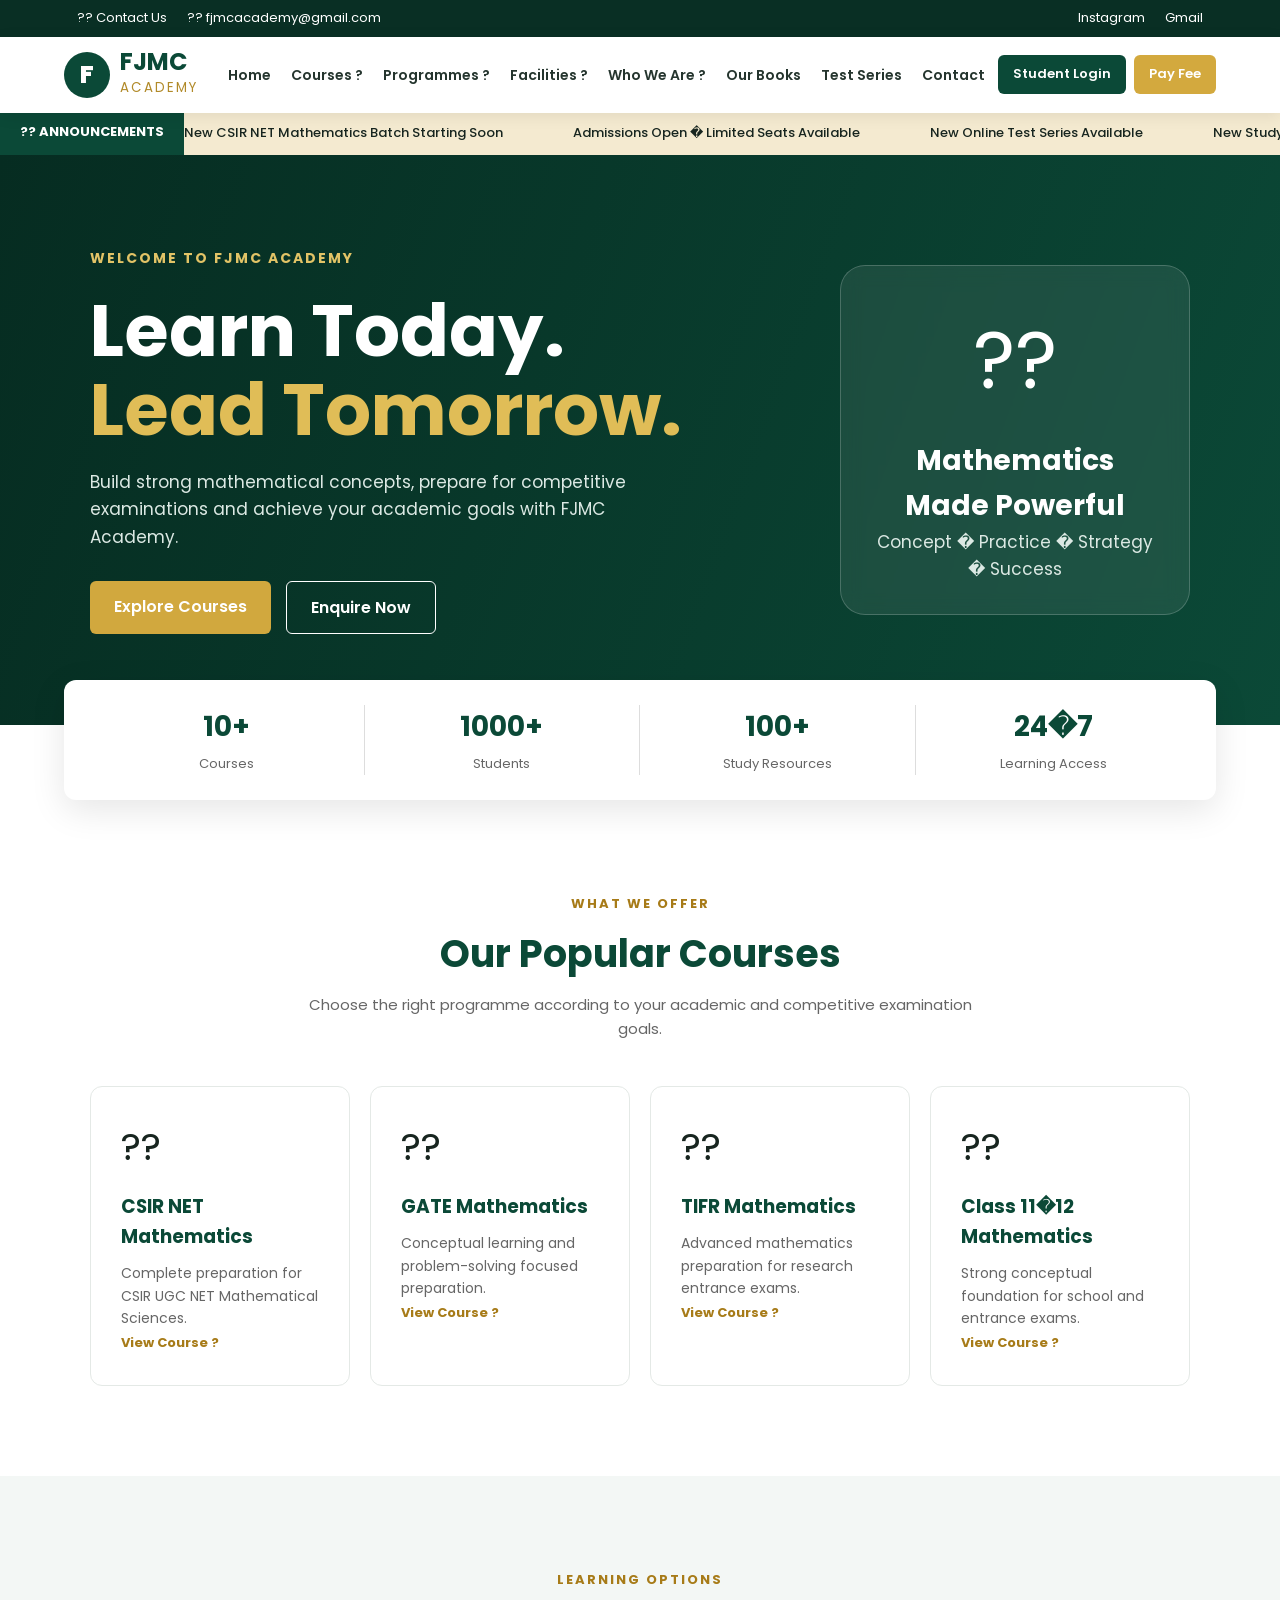
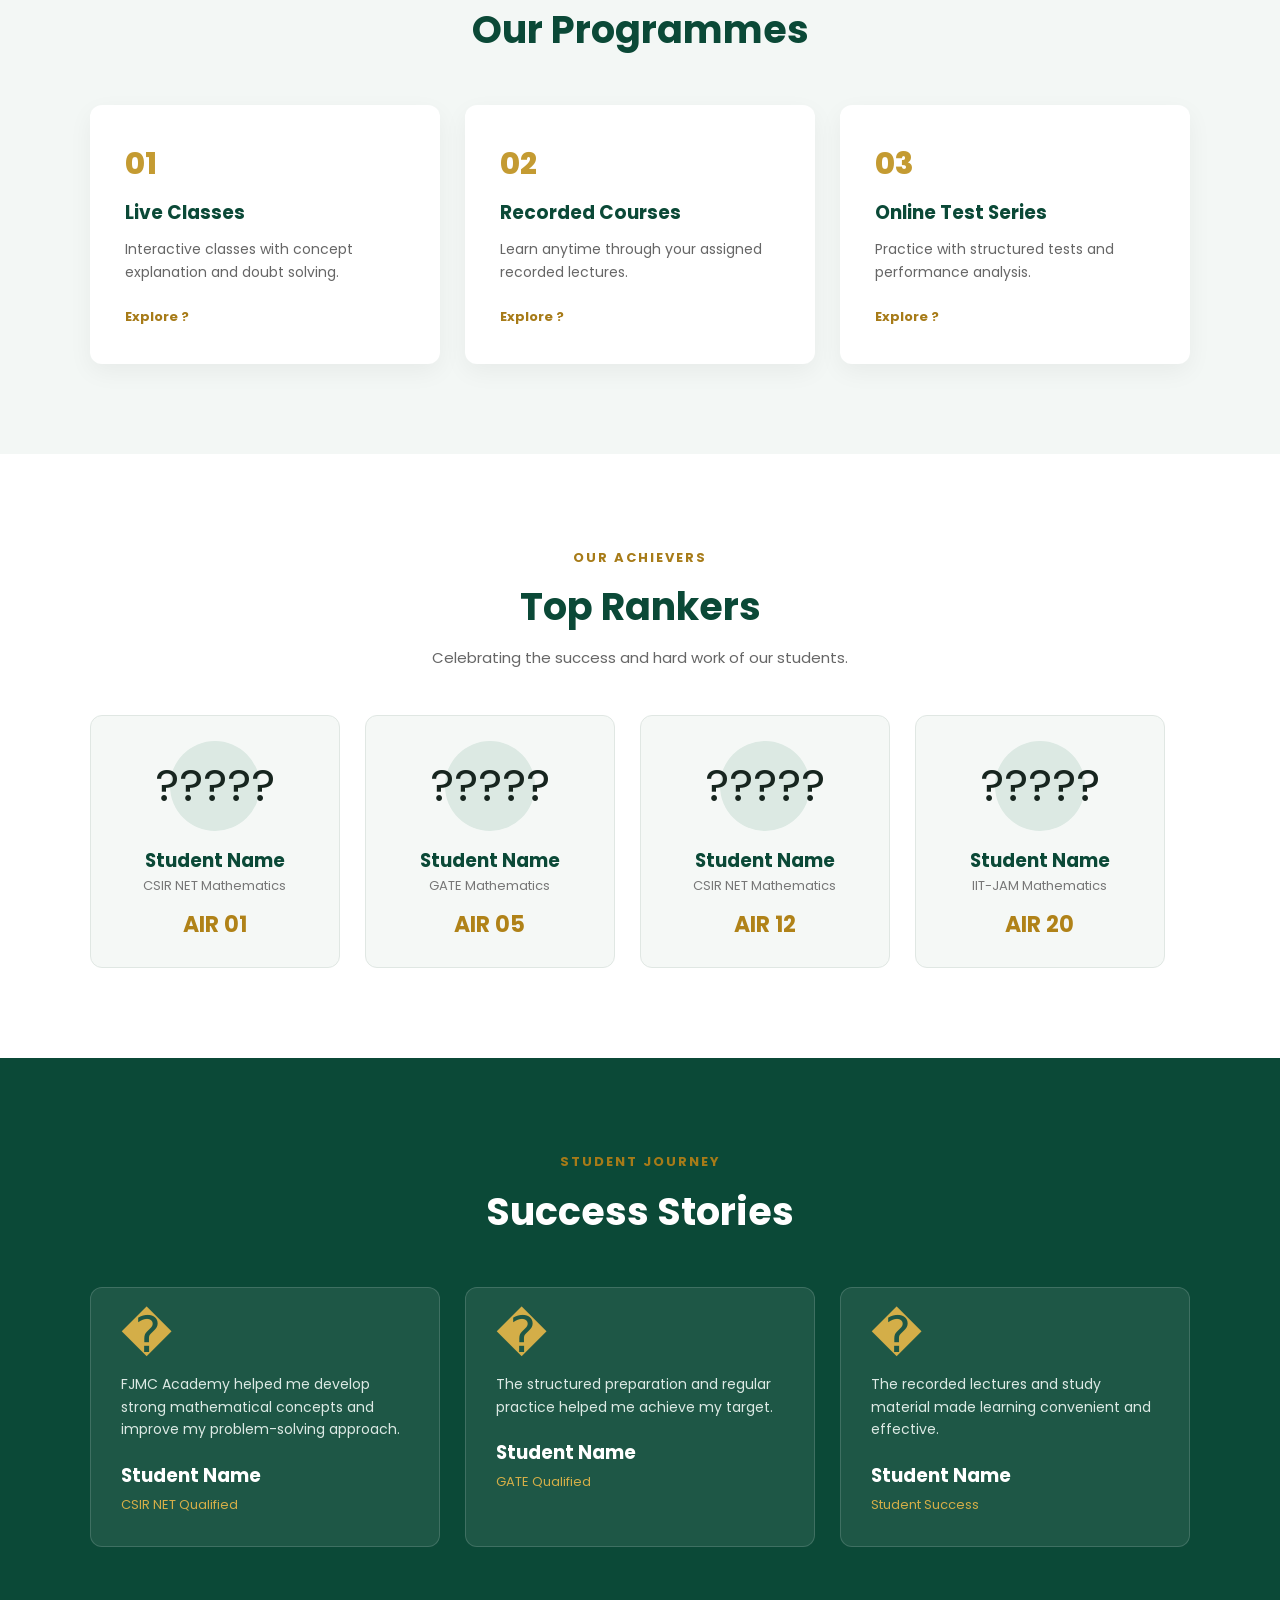
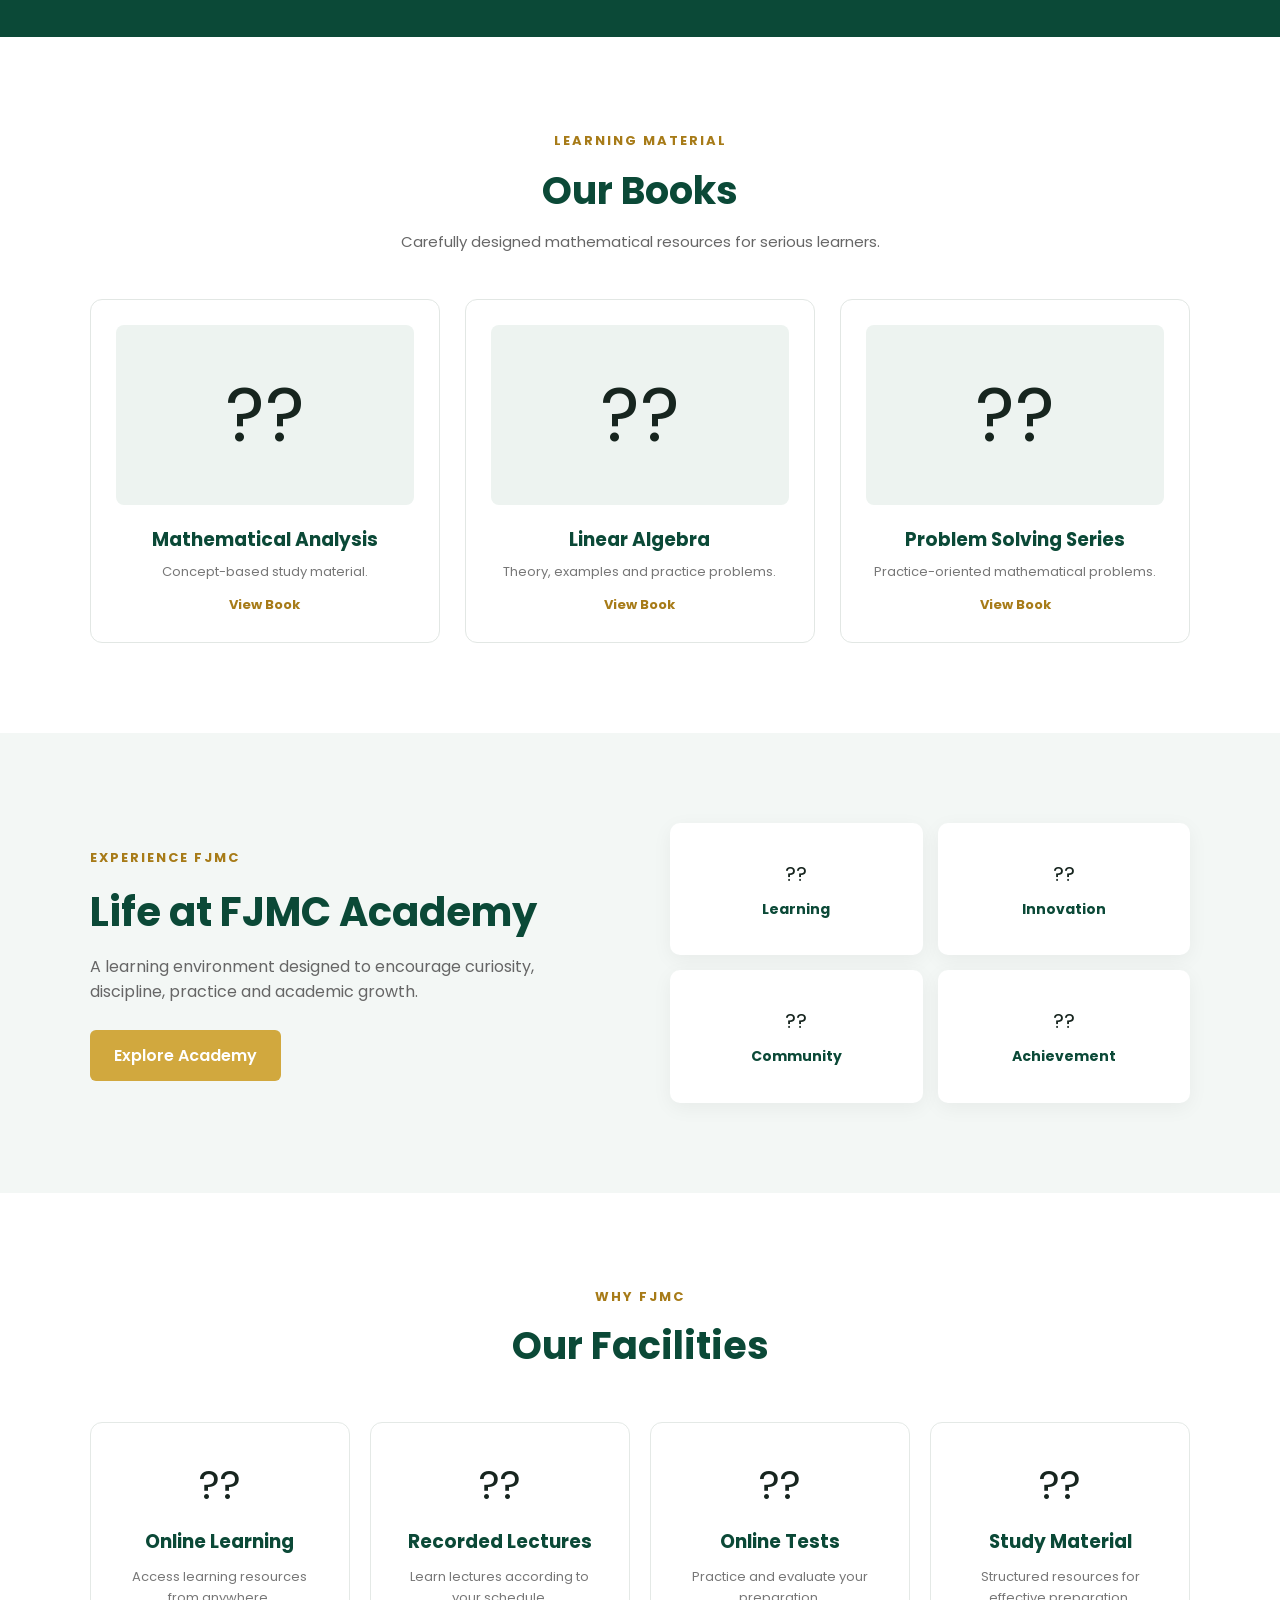
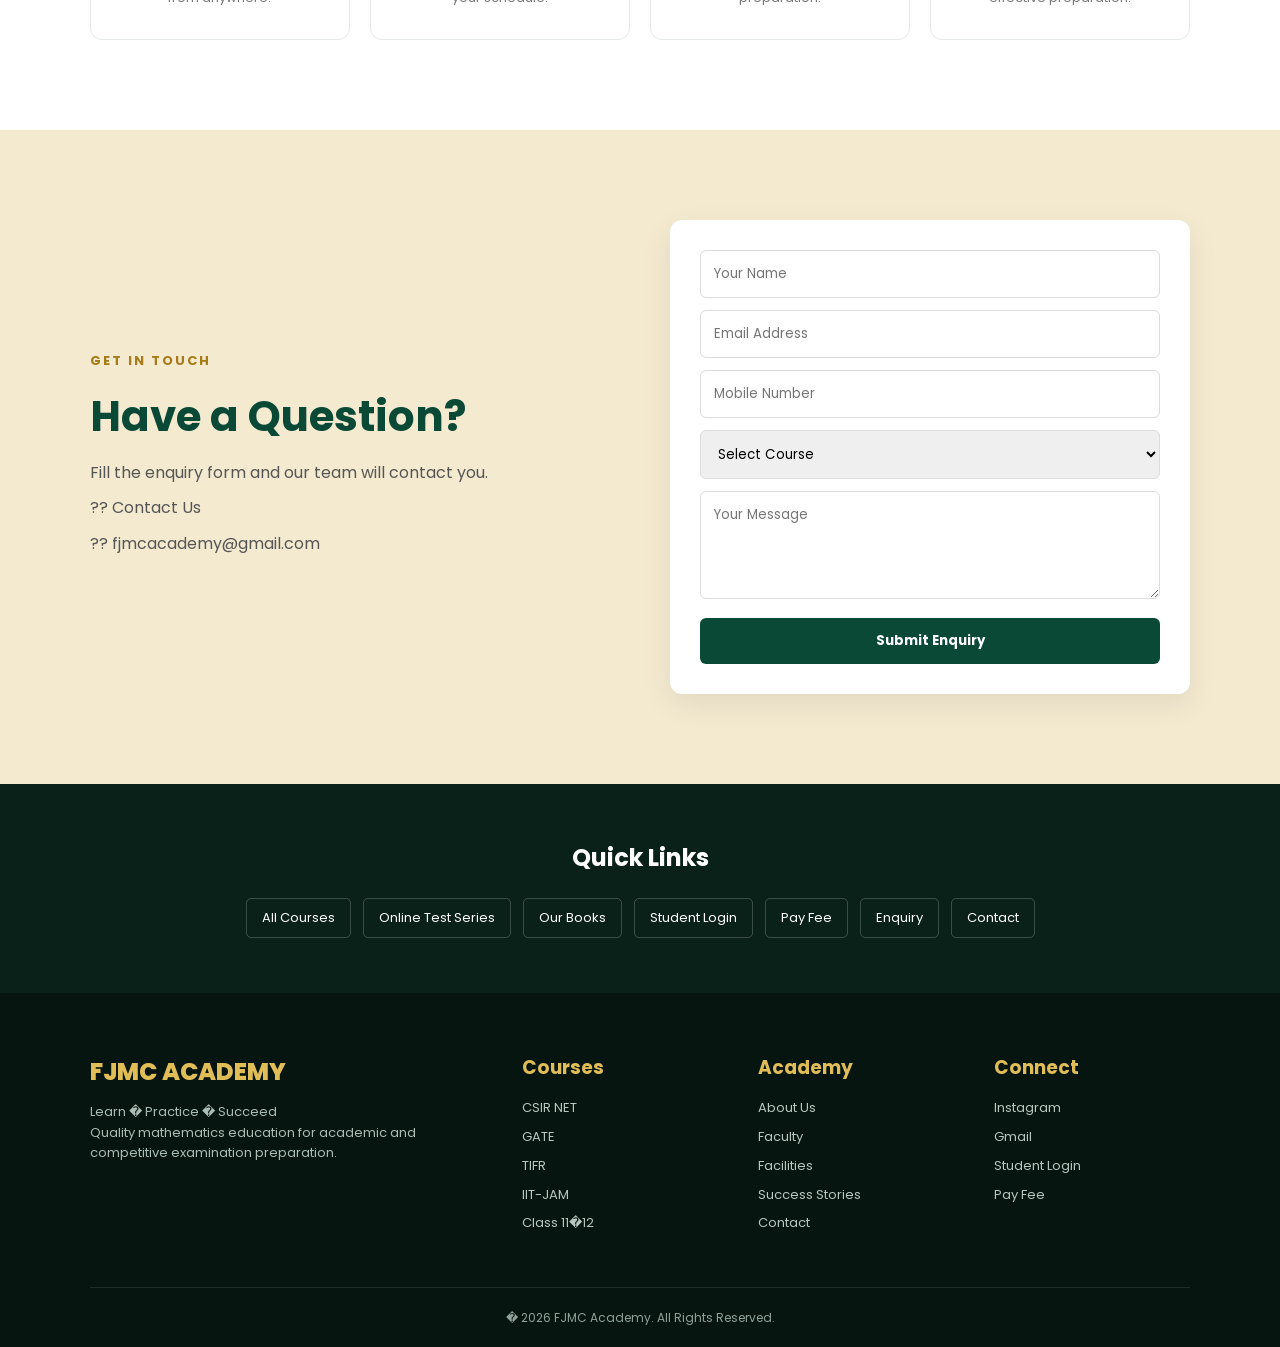
==== index.html @ 6f3a19d0 "Add files via upload" ====
<!DOCTYPE html>
<html lang="en">
<head>
    <meta charset="UTF-8">
    <meta name="viewport" content="width=device-width, initial-scale=1.0">

    <title>FJMC Academy | Learn � Practice � Succeed</title>

    <link rel="stylesheet" href="style.css">

    <link rel="preconnect" href="https://fonts.googleapis.com">
    <link rel="preconnect" href="https://fonts.gstatic.com" crossorigin>

    <link href="https://fonts.googleapis.com/css2?family=Poppins:wght@400;500;600;700;800&display=swap" rel="stylesheet">
</head>

<body>

<!-- ================= TOP BAR ================= -->

<div class="top-bar">

    <div class="top-left">
        <span>?? Contact Us</span>
        <span>?? fjmcacademy@gmail.com</span>
    </div>

    <div class="top-right">
        <a href="#" target="_blank">Instagram</a>
        <a href="mailto:fjmcacademy@gmail.com">Gmail</a>
    </div>

</div>


<!-- ================= NAVBAR ================= -->

<header class="navbar">

    <div class="logo">
        <div class="logo-circle">F</div>

        <div>
            <h2>FJMC</h2>
            <small>ACADEMY</small>
        </div>
    </div>


    <nav>

        <a href="index.html">Home</a>


        <!-- COURSES -->

        <div class="dropdown">

            <button class="drop-btn">
                Courses ?
            </button>

            <div class="dropdown-menu">

                <a href="courses.html">All Courses</a>
                <a href="#">CSIR NET Mathematics</a>
                <a href="#">GATE Mathematics</a>
                <a href="#">TIFR</a>
                <a href="#">IIT-JAM</a>
                <a href="#">IIT-JEE Mathematics</a>
                <a href="#">Class 11�12 Mathematics</a>

            </div>

        </div>


        <!-- PROGRAMMES -->

        <div class="dropdown">

            <button class="drop-btn">
                Programmes ?
            </button>

            <div class="dropdown-menu">

                <a href="programmes.html">Our Programmes</a>
                <a href="#">Online Classes</a>
                <a href="#">Live Classes</a>
                <a href="#">Recorded Courses</a>
                <a href="#">Test Series</a>

            </div>

        </div>


        <!-- FACILITIES -->

        <div class="dropdown">

            <button class="drop-btn">
                Facilities ?
            </button>

            <div class="dropdown-menu">

                <a href="facilities.html">Our Facilities</a>
                <a href="#">Online Learning</a>
                <a href="#">Study Material</a>
                <a href="#">Doubt Support</a>

            </div>

        </div>


        <!-- WHO WE ARE -->

        <div class="dropdown">

            <button class="drop-btn">
                Who We Are ?
            </button>

            <div class="dropdown-menu">

                <a href="#">About FJMC</a>
                <a href="#">Our Faculty</a>
                <a href="#">Our Mission</a>
                <a href="success-stories.html">Success Stories</a>

            </div>

        </div>


        <a href="books.html">Our Books</a>

        <a href="test-series.html">Test Series</a>

        <a href="contact.html">Contact</a>

    </nav>


    <div class="nav-buttons">

        <a href="student/login.html" class="login-btn">
            Student Login
        </a>

        <a href="pay-fee.html" class="fee-btn">
            Pay Fee
        </a>

    </div>

</header>


<!-- ================= ANNOUNCEMENT ================= -->

<div class="announcement">

    <div class="announcement-title">
        ?? ANNOUNCEMENTS
    </div>

    <div class="announcement-content">

        <div class="announcement-track">

            <span>
                New CSIR NET Mathematics Batch Starting Soon
            </span>

            <span>
                Admissions Open � Limited Seats Available
            </span>

            <span>
                New Online Test Series Available
            </span>

            <span>
                New Study Material Uploaded
            </span>

        </div>

    </div>

</div>


<!-- ================= HERO ================= -->

<section class="hero">

    <div class="hero-content">

        <div class="hero-text">

            <span class="hero-small">
                WELCOME TO FJMC ACADEMY
            </span>

            <h1>
                Learn Today.
                <br>
                <span>Lead Tomorrow.</span>
            </h1>

            <p>
                Build strong mathematical concepts, prepare for
                competitive examinations and achieve your academic goals
                with FJMC Academy.
            </p>


            <div class="hero-buttons">

                <a href="courses.html" class="primary-btn">
                    Explore Courses
                </a>

                <a href="enquiry.html" class="secondary-btn">
                    Enquire Now
                </a>

            </div>

        </div>


        <div class="hero-card">

            <div class="hero-card-icon">
                ??
            </div>

            <h2>
                Mathematics
                <br>
                Made Powerful
            </h2>

            <p>
                Concept � Practice � Strategy � Success
            </p>

        </div>

    </div>

</section>


<!-- ================= QUICK STATS ================= -->

<section class="stats">

    <div>
        <strong>10+</strong>
        <span>Courses</span>
    </div>

    <div>
        <strong>1000+</strong>
        <span>Students</span>
    </div>

    <div>
        <strong>100+</strong>
        <span>Study Resources</span>
    </div>

    <div>
        <strong>24�7</strong>
        <span>Learning Access</span>
    </div>

</section>


<!-- ================= COURSES ================= -->

<section class="section">

    <div class="section-heading">

        <span>WHAT WE OFFER</span>

        <h2>
            Our Popular Courses
        </h2>

        <p>
            Choose the right programme according to your academic
            and competitive examination goals.
        </p>

    </div>


    <div class="course-grid">


        <div class="course-card">

            <div class="course-icon">??</div>

            <h3>CSIR NET Mathematics</h3>

            <p>
                Complete preparation for CSIR UGC NET Mathematical Sciences.
            </p>

            <a href="#">View Course ?</a>

        </div>


        <div class="course-card">

            <div class="course-icon">??</div>

            <h3>GATE Mathematics</h3>

            <p>
                Conceptual learning and problem-solving focused preparation.
            </p>

            <a href="#">View Course ?</a>

        </div>


        <div class="course-card">

            <div class="course-icon">??</div>

            <h3>TIFR Mathematics</h3>

            <p>
                Advanced mathematics preparation for research entrance exams.
            </p>

            <a href="#">View Course ?</a>

        </div>


        <div class="course-card">

            <div class="course-icon">??</div>

            <h3>Class 11�12 Mathematics</h3>

            <p>
                Strong conceptual foundation for school and entrance exams.
            </p>

            <a href="#">View Course ?</a>

        </div>


    </div>

</section>


<!-- ================= PROGRAMMES ================= -->

<section class="program-section">

    <div class="section-heading">

        <span>LEARNING OPTIONS</span>

        <h2>Our Programmes</h2>

    </div>


    <div class="programme-grid">

        <div class="programme-card">

            <span>01</span>

            <h3>Live Classes</h3>

            <p>
                Interactive classes with concept explanation and doubt solving.
            </p>

            <a href="#">Explore ?</a>

        </div>


        <div class="programme-card">

            <span>02</span>

            <h3>Recorded Courses</h3>

            <p>
                Learn anytime through your assigned recorded lectures.
            </p>

            <a href="#">Explore ?</a>

        </div>


        <div class="programme-card">

            <span>03</span>

            <h3>Online Test Series</h3>

            <p>
                Practice with structured tests and performance analysis.
            </p>

            <a href="test-series.html">Explore ?</a>

        </div>

    </div>

</section>


<!-- ================= TOP RANKERS ================= -->

<section class="section">

    <div class="section-heading">

        <span>OUR ACHIEVERS</span>

        <h2>Top Rankers</h2>

        <p>
            Celebrating the success and hard work of our students.
        </p>

    </div>


    <div class="ranker-slider">

        <div class="ranker-track">


            <div class="ranker-card">

                <div class="ranker-photo">
                    ?????
                </div>

                <h3>Student Name</h3>

                <p>CSIR NET Mathematics</p>

                <strong>AIR 01</strong>

            </div>


            <div class="ranker-card">

                <div class="ranker-photo">
                    ?????
                </div>

                <h3>Student Name</h3>

                <p>GATE Mathematics</p>

                <strong>AIR 05</strong>

            </div>


            <div class="ranker-card">

                <div class="ranker-photo">
                    ?????
                </div>

                <h3>Student Name</h3>

                <p>CSIR NET Mathematics</p>

                <strong>AIR 12</strong>

            </div>


            <div class="ranker-card">

                <div class="ranker-photo">
                    ?????
                </div>

                <h3>Student Name</h3>

                <p>IIT-JAM Mathematics</p>

                <strong>AIR 20</strong>

            </div>

        </div>

    </div>

</section>


<!-- ================= SUCCESS STORIES ================= -->

<section class="success-section">

    <div class="section-heading">

        <span>STUDENT JOURNEY</span>

        <h2>Success Stories</h2>

    </div>


    <div class="success-grid">


        <div class="success-card">

            <div class="quote">
                �
            </div>

            <p>
                FJMC Academy helped me develop strong mathematical
                concepts and improve my problem-solving approach.
            </p>

            <h3>Student Name</h3>

            <span>CSIR NET Qualified</span>

        </div>


        <div class="success-card">

            <div class="quote">
                �
            </div>

            <p>
                The structured preparation and regular practice
                helped me achieve my target.
            </p>

            <h3>Student Name</h3>

            <span>GATE Qualified</span>

        </div>


        <div class="success-card">

            <div class="quote">
                �
            </div>

            <p>
                The recorded lectures and study material made learning
                convenient and effective.
            </p>

            <h3>Student Name</h3>

            <span>Student Success</span>

        </div>


    </div>

</section>


<!-- ================= BOOKS ================= -->

<section class="section">

    <div class="section-heading">

        <span>LEARNING MATERIAL</span>

        <h2>Our Books</h2>

        <p>
            Carefully designed mathematical resources for serious learners.
        </p>

    </div>


    <div class="book-grid">


        <div class="book-card">

            <div class="book-cover">
                ??
            </div>

            <h3>Mathematical Analysis</h3>

            <p>
                Concept-based study material.
            </p>

            <a href="books.html">View Book</a>

        </div>


        <div class="book-card">

            <div class="book-cover">
                ??
            </div>

            <h3>Linear Algebra</h3>

            <p>
                Theory, examples and practice problems.
            </p>

            <a href="books.html">View Book</a>

        </div>


        <div class="book-card">

            <div class="book-cover">
                ??
            </div>

            <h3>Problem Solving Series</h3>

            <p>
                Practice-oriented mathematical problems.
            </p>

            <a href="books.html">View Book</a>

        </div>

    </div>

</section>


<!-- ================= LIFE AT ACADEMY ================= -->

<section class="life-section">

    <div class="life-content">

        <div>

            <span>EXPERIENCE FJMC</span>

            <h2>
                Life at FJMC Academy
            </h2>

            <p>
                A learning environment designed to encourage
                curiosity, discipline, practice and academic growth.
            </p>

            <a href="life-at-academy.html" class="primary-btn">
                Explore Academy
            </a>

        </div>


        <div class="life-boxes">

            <div>?? <b>Learning</b></div>

            <div>?? <b>Innovation</b></div>

            <div>?? <b>Community</b></div>

            <div>?? <b>Achievement</b></div>

        </div>

    </div>

</section>


<!-- ================= FACILITIES ================= -->

<section class="section">

    <div class="section-heading">

        <span>WHY FJMC</span>

        <h2>Our Facilities</h2>

    </div>


    <div class="facility-grid">


        <div class="facility-card">
            <div>??</div>
            <h3>Online Learning</h3>
            <p>Access learning resources from anywhere.</p>
        </div>


        <div class="facility-card">
            <div>??</div>
            <h3>Recorded Lectures</h3>
            <p>Learn lectures according to your schedule.</p>
        </div>


        <div class="facility-card">
            <div>??</div>
            <h3>Online Tests</h3>
            <p>Practice and evaluate your preparation.</p>
        </div>


        <div class="facility-card">
            <div>??</div>
            <h3>Study Material</h3>
            <p>Structured resources for effective preparation.</p>
        </div>

    </div>

</section>


<!-- ================= ENQUIRY ================= -->

<section class="enquiry-section">

    <div class="enquiry-container">

        <div class="enquiry-info">

            <span>GET IN TOUCH</span>

            <h2>
                Have a Question?
            </h2>

            <p>
                Fill the enquiry form and our team will contact you.
            </p>

            <p>?? Contact Us</p>
            <p>?? fjmcacademy@gmail.com</p>

        </div>


        <form class="enquiry-form" id="enquiryForm">

            <input
                type="text"
                id="name"
                placeholder="Your Name"
                required
            >

            <input
                type="email"
                id="email"
                placeholder="Email Address"
                required
            >

            <input
                type="tel"
                id="phone"
                placeholder="Mobile Number"
                required
            >

            <select id="course">

                <option value="">
                    Select Course
                </option>

                <option>
                    CSIR NET Mathematics
                </option>

                <option>
                    GATE Mathematics
                </option>

                <option>
                    TIFR
                </option>

                <option>
                    Class 11�12 Mathematics
                </option>

            </select>


            <textarea
                id="message"
                placeholder="Your Message"
                rows="4"
            ></textarea>


            <button type="submit">
                Submit Enquiry
            </button>

        </form>

    </div>

</section>


<!-- ================= QUICK LINKS ================= -->

<section class="quick-links">

    <h2>Quick Links</h2>

    <div>

        <a href="courses.html">All Courses</a>

        <a href="test-series.html">Online Test Series</a>

        <a href="books.html">Our Books</a>

        <a href="student/login.html">Student Login</a>

        <a href="pay-fee.html">Pay Fee</a>

        <a href="enquiry.html">Enquiry</a>

        <a href="contact.html">Contact</a>

    </div>

</section>


<!-- ================= FOOTER ================= -->

<footer>

    <div class="footer-grid">


        <div>

            <div class="footer-logo">
                FJMC ACADEMY
            </div>

            <p>
                Learn � Practice � Succeed
            </p>

            <p>
                Quality mathematics education for academic
                and competitive examination preparation.
            </p>

        </div>


        <div>

            <h3>Courses</h3>

            <a href="#">CSIR NET</a>
            <a href="#">GATE</a>
            <a href="#">TIFR</a>
            <a href="#">IIT-JAM</a>
            <a href="#">Class 11�12</a>

        </div>


        <div>

            <h3>Academy</h3>

            <a href="#">About Us</a>
            <a href="#">Faculty</a>
            <a href="#">Facilities</a>
            <a href="#">Success Stories</a>
            <a href="#">Contact</a>

        </div>


        <div>

            <h3>Connect</h3>

            <a href="#">Instagram</a>

            <a href="mailto:fjmcacademy@gmail.com">
                Gmail
            </a>

            <a href="student/login.html">
                Student Login
            </a>

            <a href="pay-fee.html">
                Pay Fee
            </a>

        </div>

    </div>


    <div class="copyright">

        � 2026 FJMC Academy. All Rights Reserved.

    </div>

</footer>


<script>

document
.getElementById("enquiryForm")
.addEventListener("submit", function(event) {

    event.preventDefault();

    alert(
        "Thank you! Your enquiry has been submitted."
    );

    this.reset();

});

</script>

</body>
</html>
---- style.css ----
* {
    margin: 0;
    padding: 0;
    box-sizing: border-box;
}

body {
    font-family: "Poppins", sans-serif;
    color: #17251f;
    background: #ffffff;
    line-height: 1.6;
}

a {
    text-decoration: none;
    color: inherit;
}


/* ================= TOP BAR ================= */

.top-bar {
    background: #092f24;
    color: white;

    padding: 8px 6%;

    display: flex;
    justify-content: space-between;
    align-items: center;

    font-size: 13px;
}

.top-left,
.top-right {
    display: flex;
    gap: 20px;
}

.top-right a:hover {
    color: #d9b85c;
}


/* ================= NAVBAR ================= */

.navbar {
    min-height: 76px;

    padding: 10px 5%;

    display: flex;
    align-items: center;
    justify-content: space-between;

    background: white;

    box-shadow: 0 3px 15px rgba(0,0,0,.08);

    position: sticky;
    top: 0;
    z-index: 1000;
}


/* LOGO */

.logo {
    display: flex;
    align-items: center;
    gap: 10px;

    min-width: 150px;
}

.logo-circle {
    width: 46px;
    height: 46px;

    border-radius: 50%;

    background: #0b4937;
    color: white;

    display: flex;
    align-items: center;
    justify-content: center;

    font-size: 25px;
    font-weight: 800;
}

.logo h2 {
    color: #0b4937;
    line-height: 1;
}

.logo small {
    color: #b18a29;
    letter-spacing: 2px;
}


/* NAV */

.navbar nav {
    display: flex;
    align-items: center;
    gap: 20px;
}

.navbar nav > a,
.drop-btn {
    font-family: inherit;

    border: none;
    background: none;

    font-size: 14px;
    font-weight: 600;

    cursor: pointer;

    color: #25352e;
}

.navbar nav > a:hover,
.drop-btn:hover {
    color: #a77b18;
}


/* DROPDOWN */

.dropdown {
    position: relative;
}

.dropdown-menu {
    position: absolute;

    top: 35px;
    left: -10px;

    min-width: 220px;

    background: white;

    border-radius: 8px;

    box-shadow: 0 10px 30px rgba(0,0,0,.15);

    padding: 8px;

    display: none;
}

.dropdown:hover .dropdown-menu {
    display: block;
}

.dropdown-menu a {
    display: block;

    padding: 10px 14px;

    font-size: 13px;

    border-radius: 5px;
}

.dropdown-menu a:hover {
    background: #edf5f1;
    color: #0b4937;
}


/* BUTTONS */

.nav-buttons {
    display: flex;
    gap: 8px;
}

.login-btn,
.fee-btn {
    padding: 9px 15px;

    border-radius: 6px;

    font-size: 13px;
    font-weight: 600;
}

.login-btn {
    background: #0b4937;
    color: white;
}

.fee-btn {
    background: #d3a93e;
    color: white;
}


/* ================= ANNOUNCEMENT ================= */

.announcement {
    display: flex;

    background: #f4ead0;

    height: 42px;

    overflow: hidden;
}

.announcement-title {
    background: #0b4937;
    color: white;

    padding: 9px 20px;

    font-size: 13px;
    font-weight: 700;

    white-space: nowrap;
}

.announcement-content {
    overflow: hidden;
    flex: 1;
}

.announcement-track {
    height: 100%;

    display: flex;
    align-items: center;

    gap: 70px;

    width: max-content;

    animation: announcement 25s linear infinite;
}

.announcement-track span {
    font-size: 13px;
    font-weight: 500;
}

@keyframes announcement {

    from {
        transform: translateX(100%);
    }

    to {
        transform: translateX(-100%);
    }

}


/* ================= HERO ================= */

.hero {
    min-height: 570px;

    background:
        linear-gradient(
            110deg,
            #062c21,
            #0b4937
        );

    color: white;

    display: flex;
    align-items: center;

    padding: 70px 7%;
}

.hero-content {
    width: 100%;

    display: flex;
    justify-content: space-between;
    align-items: center;

    gap: 50px;
}

.hero-text {
    max-width: 650px;
}

.hero-small {
    color: #e2c366;

    font-size: 14px;

    font-weight: 700;

    letter-spacing: 2px;
}

.hero h1 {
    font-size: clamp(42px, 6vw, 72px);

    line-height: 1.1;

    margin: 20px 0;
}

.hero h1 span {
    color: #e0bd57;
}

.hero p {
    max-width: 600px;

    color: #dce9e4;

    font-size: 17px;
}

.hero-buttons {
    margin-top: 30px;

    display: flex;
    gap: 15px;
}

.primary-btn,
.secondary-btn {
    padding: 13px 24px;

    border-radius: 6px;

    font-weight: 600;

    display: inline-block;
}

.primary-btn {
    background: #d1a83e;
    color: white;
}

.secondary-btn {
    border: 1px solid white;
    color: white;
}

.hero-card {
    width: 350px;
    height: 350px;

    border-radius: 25px;

    background: rgba(255,255,255,.08);

    border: 1px solid rgba(255,255,255,.2);

    backdrop-filter: blur(10px);

    display: flex;

    flex-direction: column;

    justify-content: center;

    align-items: center;

    text-align: center;

    padding: 30px;
}

.hero-card-icon {
    font-size: 80px;

    margin-bottom: 15px;
}

.hero-card h2 {
    font-size: 28px;
}


/* ================= STATS ================= */

.stats {
    background: white;

    width: 90%;

    margin: -45px auto 0;

    position: relative;

    border-radius: 12px;

    box-shadow: 0 10px 35px rgba(0,0,0,.1);

    padding: 25px;

    display: grid;

    grid-template-columns: repeat(4,1fr);

    text-align: center;
}

.stats div {
    border-right: 1px solid #ddd;
}

.stats div:last-child {
    border: none;
}

.stats strong {
    display: block;

    color: #0b4937;

    font-size: 28px;
}

.stats span {
    font-size: 13px;
    color: #666;
}


/* ================= SECTIONS ================= */

.section {
    padding: 90px 7%;
}

.section-heading {
    text-align: center;

    max-width: 700px;

    margin: 0 auto 45px;
}

.section-heading span,
.life-section span,
.enquiry-info span {
    color: #a77b18;

    font-size: 13px;

    font-weight: 700;

    letter-spacing: 2px;
}

.section-heading h2 {
    color: #0b4937;

    font-size: 38px;

    margin: 8px 0;
}

.section-heading p {
    color: #666;

    font-size: 15px;
}


/* ================= COURSES ================= */

.course-grid {
    display: grid;

    grid-template-columns: repeat(4,1fr);

    gap: 20px;
}

.course-card {
    padding: 30px;

    border: 1px solid #e4e9e6;

    border-radius: 12px;

    transition: .3s;

    background: white;
}

.course-card:hover {
    transform: translateY(-8px);

    box-shadow: 0 15px 35px rgba(0,0,0,.1);

    border-color: #c9a746;
}

.course-icon {
    font-size: 38px;

    margin-bottom: 15px;
}

.course-card h3 {
    color: #0b4937;

    margin-bottom: 10px;
}

.course-card p {
    color: #666;

    font-size: 14px;

    min-height: 65px;
}

.course-card a {
    color: #a77b18;

    font-size: 13px;

    font-weight: 700;
}


/* ================= PROGRAMMES ================= */

.program-section {
    padding: 90px 7%;

    background: #f3f7f5;
}

.programme-grid {
    max-width: 1100px;

    margin: auto;

    display: grid;

    grid-template-columns: repeat(3,1fr);

    gap: 25px;
}

.programme-card {
    background: white;

    padding: 35px;

    border-radius: 12px;

    box-shadow: 0 8px 25px rgba(0,0,0,.05);
}

.programme-card span {
    color: #c49b32;

    font-size: 30px;

    font-weight: 800;
}

.programme-card h3 {
    color: #0b4937;

    margin: 10px 0;
}

.programme-card p {
    color: #666;

    font-size: 14px;

    margin-bottom: 20px;
}

.programme-card a {
    color: #a77b18;

    font-weight: 700;

    font-size: 13px;
}


/* ================= RANKERS ================= */

.ranker-slider {
    overflow: hidden;
}

.ranker-track {
    display: flex;

    gap: 25px;

    width: max-content;

    animation: rankerMove 20s linear infinite;
}

.ranker-slider:hover .ranker-track {
    animation-play-state: paused;
}

.ranker-card {
    width: 250px;

    padding: 25px;

    text-align: center;

    border-radius: 12px;

    background: #f5f8f6;

    border: 1px solid #e0e7e3;
}

.ranker-photo {
    width: 90px;
    height: 90px;

    border-radius: 50%;

    margin: auto;

    background: #dce9e3;

    display: flex;

    align-items: center;
    justify-content: center;

    font-size: 45px;
}

.ranker-card h3 {
    margin-top: 15px;

    color: #0b4937;
}

.ranker-card p {
    font-size: 13px;

    color: #777;
}

.ranker-card strong {
    display: block;

    color: #b08218;

    font-size: 22px;

    margin-top: 10px;
}

@keyframes rankerMove {

    from {
        transform: translateX(0);
    }

    to {
        transform: translateX(-50%);
    }

}


/* ================= SUCCESS ================= */

.success-section {
    padding: 90px 7%;

    background: #0b4937;

    color: white;
}

.success-section .section-heading h2 {
    color: white;
}

.success-grid {
    display: grid;

    grid-template-columns: repeat(3,1fr);

    gap: 25px;
}

.success-card {
    background: rgba(255,255,255,.08);

    border: 1px solid rgba(255,255,255,.15);

    padding: 30px;

    border-radius: 12px;
}

.quote {
    color: #d4ae48;

    font-size: 50px;

    line-height: .7;
}

.success-card p {
    color: #dce9e4;

    font-size: 14px;

    margin: 20px 0;
}

.success-card h3 {
    color: white;
}

.success-card span {
    color: #d4ae48;

    font-size: 13px;
}


/* ================= BOOKS ================= */

.book-grid {
    display: grid;

    grid-template-columns: repeat(3,1fr);

    gap: 25px;
}

.book-card {
    text-align: center;

    border: 1px solid #e2e7e4;

    padding: 25px;

    border-radius: 12px;
}

.book-cover {
    height: 180px;

    background: #edf3f0;

    border-radius: 8px;

    display: flex;

    align-items: center;
    justify-content: center;

    font-size: 75px;

    margin-bottom: 20px;
}

.book-card h3 {
    color: #0b4937;
}

.book-card p {
    color: #777;

    font-size: 13px;

    margin: 8px;
}

.book-card a {
    color: #a77b18;

    font-weight: 700;

    font-size: 13px;
}


/* ================= LIFE ================= */

.life-section {
    padding: 90px 7%;

    background: #f3f7f5;
}

.life-content {
    max-width: 1100px;

    margin: auto;

    display: grid;

    grid-template-columns: 1fr 1fr;

    gap: 60px;

    align-items: center;
}

.life-content h2 {
    color: #0b4937;

    font-size: 40px;

    margin: 10px 0;
}

.life-content p {
    color: #666;

    margin-bottom: 25px;
}

.life-boxes {
    display: grid;

    grid-template-columns: 1fr 1fr;

    gap: 15px;
}

.life-boxes div {
    background: white;

    padding: 35px 20px;

    border-radius: 10px;

    text-align: center;

    font-size: 20px;

    box-shadow: 0 5px 20px rgba(0,0,0,.05);
}

.life-boxes b {
    display: block;

    font-size: 14px;

    margin-top: 8px;

    color: #0b4937;
}


/* ================= FACILITIES ================= */

.facility-grid {
    display: grid;

    grid-template-columns: repeat(4,1fr);

    gap: 20px;
}

.facility-card {
    text-align: center;

    padding: 30px;

    border: 1px solid #e4e9e6;

    border-radius: 12px;
}

.facility-card > div {
    font-size: 40px;
}

.facility-card h3 {
    color: #0b4937;

    margin: 10px 0;
}

.facility-card p {
    color: #777;

    font-size: 13px;
}


/* ================= ENQUIRY ================= */

.enquiry-section {
    padding: 90px 7%;

    background: #f4ead0;
}

.enquiry-container {
    max-width: 1100px;

    margin: auto;

    display: grid;

    grid-template-columns: 1fr 1fr;

    gap: 60px;

    align-items: center;
}

.enquiry-info h2 {
    color: #0b4937;

    font-size: 42px;

    margin: 10px 0;
}

.enquiry-info p {
    color: #555;

    margin: 10px 0;
}

.enquiry-form {
    background: white;

    padding: 30px;

    border-radius: 12px;

    box-shadow: 0 10px 30px rgba(0,0,0,.08);
}

.enquiry-form input,
.enquiry-form select,
.enquiry-form textarea {
    width: 100%;

    padding: 13px;

    margin-bottom: 12px;

    border: 1px solid #ddd;

    border-radius: 6px;

    font-family: inherit;

    outline: none;
}

.enquiry-form input:focus,
.enquiry-form select:focus,
.enquiry-form textarea:focus {
    border-color: #0b4937;
}

.enquiry-form button {
    width: 100%;

    padding: 13px;

    border: none;

    border-radius: 6px;

    background: #0b4937;

    color: white;

    font-family: inherit;

    font-weight: 700;

    cursor: pointer;
}

.enquiry-form button:hover {
    background: #062c21;
}


/* ================= QUICK LINKS ================= */

.quick-links {
    padding: 55px 7%;

    text-align: center;

    background: #0a211a;

    color: white;
}

.quick-links h2 {
    margin-bottom: 20px;
}

.quick-links div {
    display: flex;

    justify-content: center;

    flex-wrap: wrap;

    gap: 12px;
}

.quick-links a {
    padding: 9px 15px;

    border: 1px solid rgba(255,255,255,.2);

    border-radius: 5px;

    font-size: 13px;
}

.quick-links a:hover {
    background: #d0a63d;
}


/* ================= FOOTER ================= */

footer {
    background: #06150f;

    color: white;

    padding: 60px 7% 0;
}

.footer-grid {
    display: grid;

    grid-template-columns: 2fr 1fr 1fr 1fr;

    gap: 40px;

    padding-bottom: 45px;
}

.footer-logo {
    font-size: 24px;

    font-weight: 800;

    color: #e0bd57;

    margin-bottom: 10px;
}

.footer-grid p {
    color: #aabdb5;

    font-size: 13px;

    max-width: 350px;
}

.footer-grid h3 {
    margin-bottom: 15px;

    color: #e0bd57;
}

.footer-grid a {
    display: block;

    color: #b8c8c1;

    font-size: 13px;

    margin: 8px 0;
}

.footer-grid a:hover {
    color: white;
}

.copyright {
    border-top: 1px solid rgba(255,255,255,.1);

    padding: 20px 0;

    text-align: center;

    color: #8fa39a;

    font-size: 12px;
}


/* ================= MOBILE ================= */

@media(max-width:1100px) {

    .navbar nav {
        display: none;
    }

    .course-grid {
        grid-template-columns: repeat(2,1fr);
    }

    .facility-grid {
        grid-template-columns: repeat(2,1fr);
    }

}


@media(max-width:700px) {

    .top-bar {
        flex-direction: column;

        gap: 5px;

        text-align: center;
    }

    .top-left,
    .top-right {
        gap: 10px;
    }

    .navbar {
        padding: 10px 4%;
    }

    .nav-buttons .fee-btn {
        display: none;
    }

    .hero {
        padding: 60px 6%;
    }

    .hero-content {
        flex-direction: column;

        text-align: center;
    }

    .hero-card {
        width: 280px;
        height: 280px;
    }

    .hero-buttons {
        justify-content: center;
    }

    .stats {
        grid-template-columns: 1fr 1fr;

        gap: 20px;
    }

    .stats div {
        border: none;
    }

    .course-grid,
    .programme-grid,
    .success-grid,
    .book-grid,
    .facility-grid {
        grid-template-columns: 1fr;
    }

    .life-content,
    .enquiry-container {
        grid-template-columns: 1fr;
    }

    .footer-grid {
        grid-template-columns: 1fr 1fr;
    }

}

@media(max-width:450px) {

    .footer-grid {
        grid-template-columns: 1fr;
    }

    .hero h1 {
        font-size: 42px;
    }

    .section-heading h2 {
        font-size: 30px;
    }

}
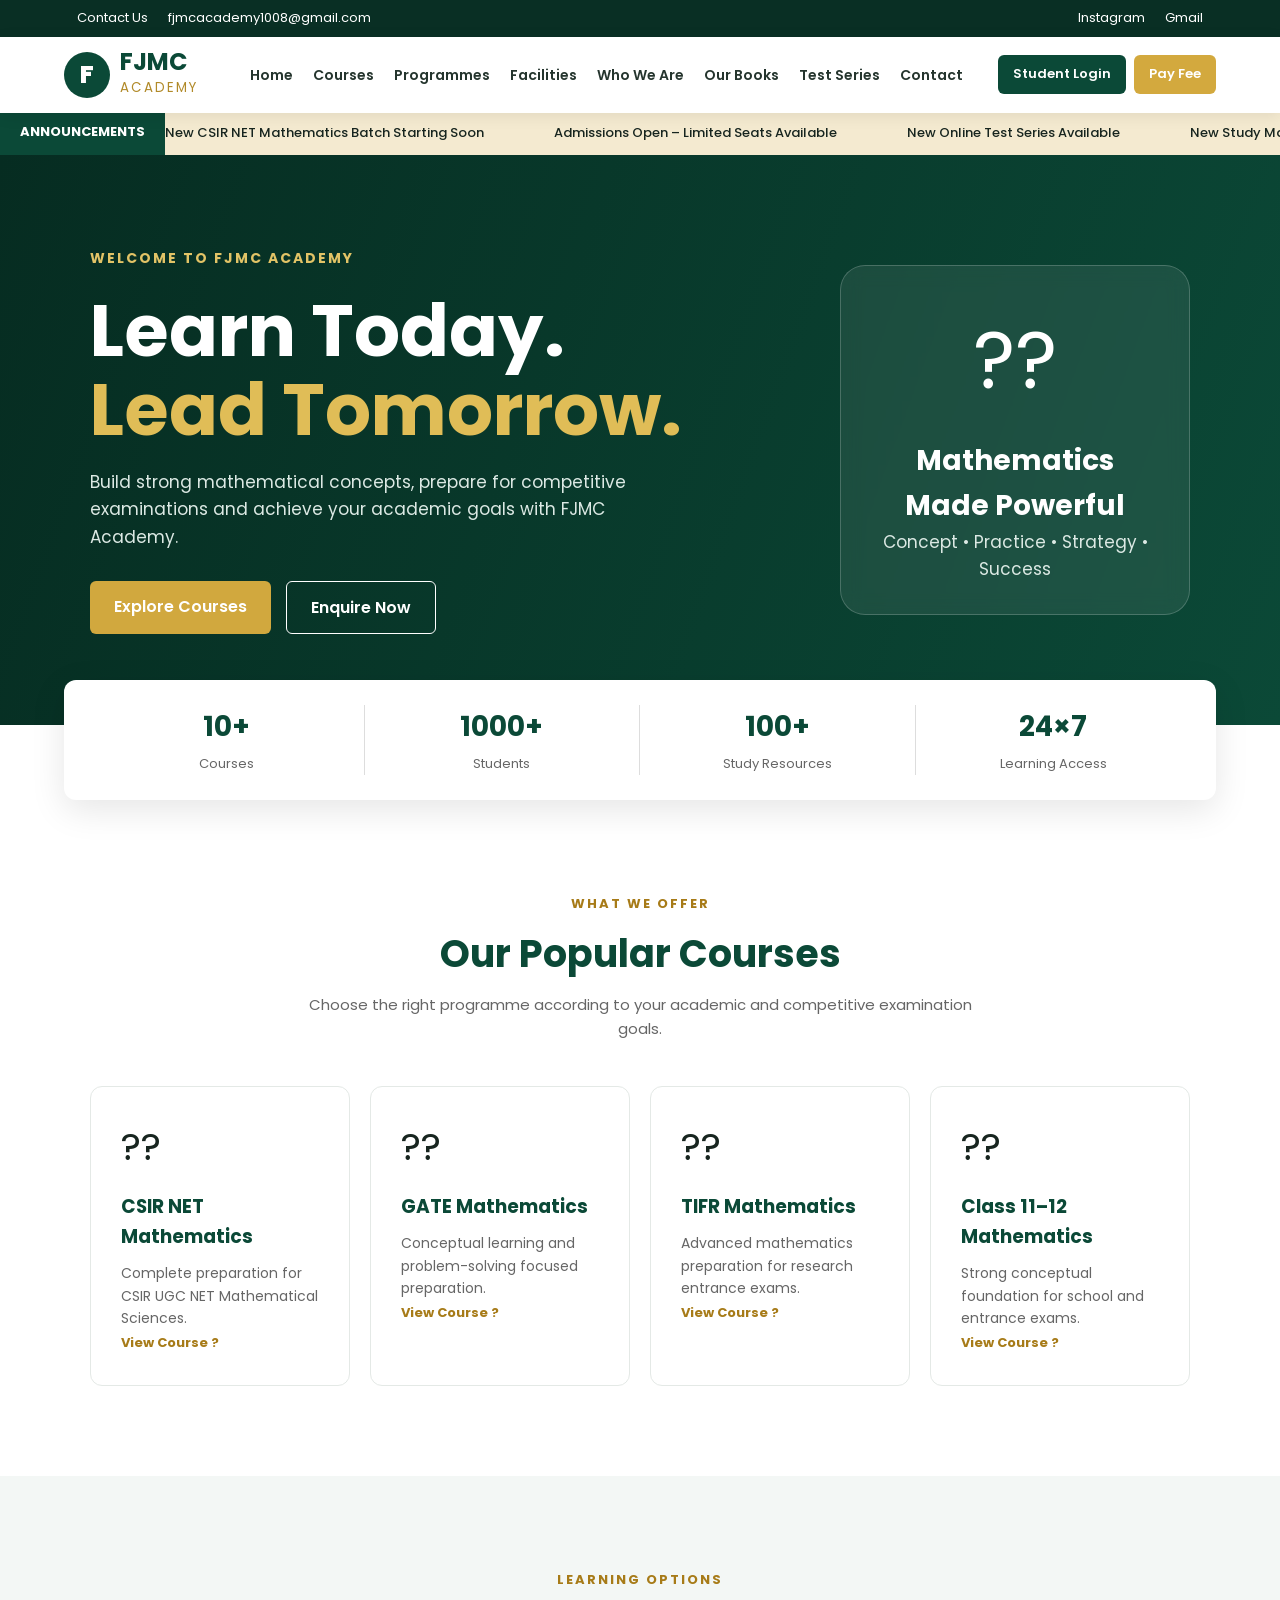
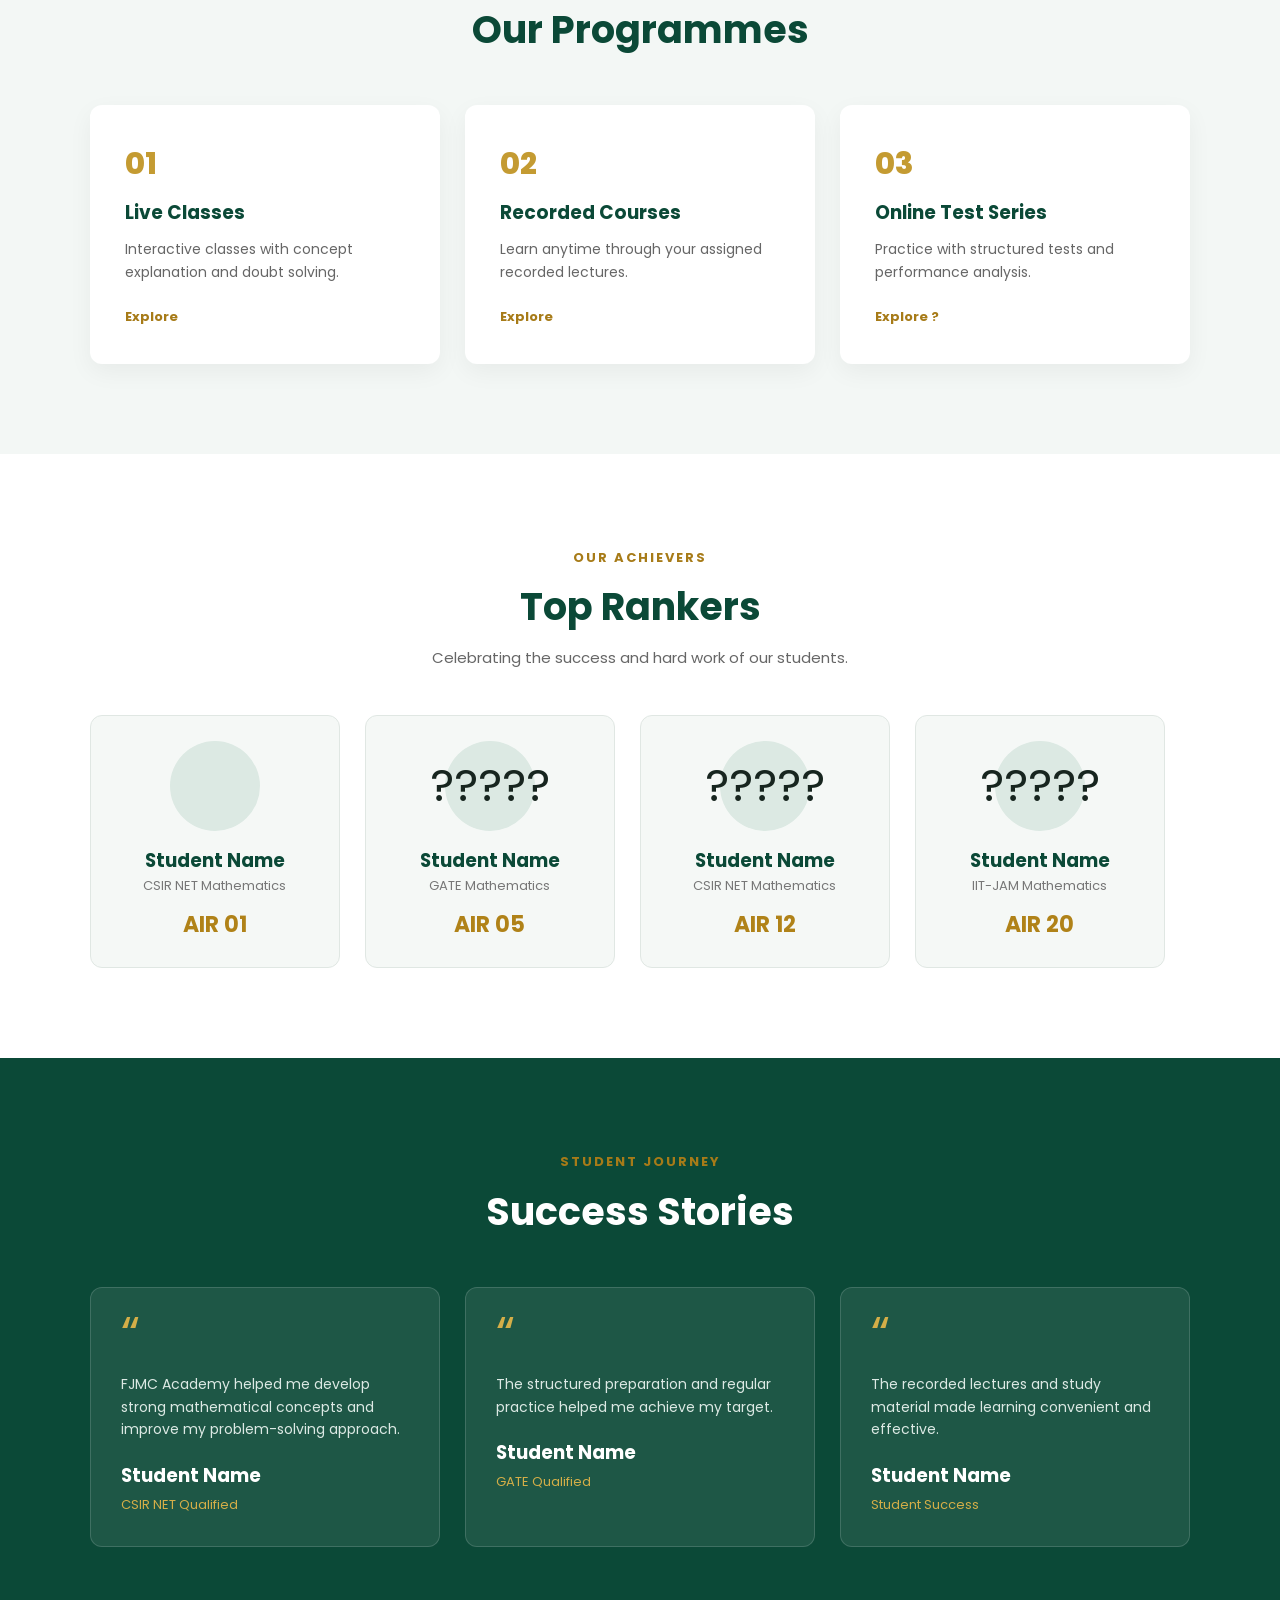
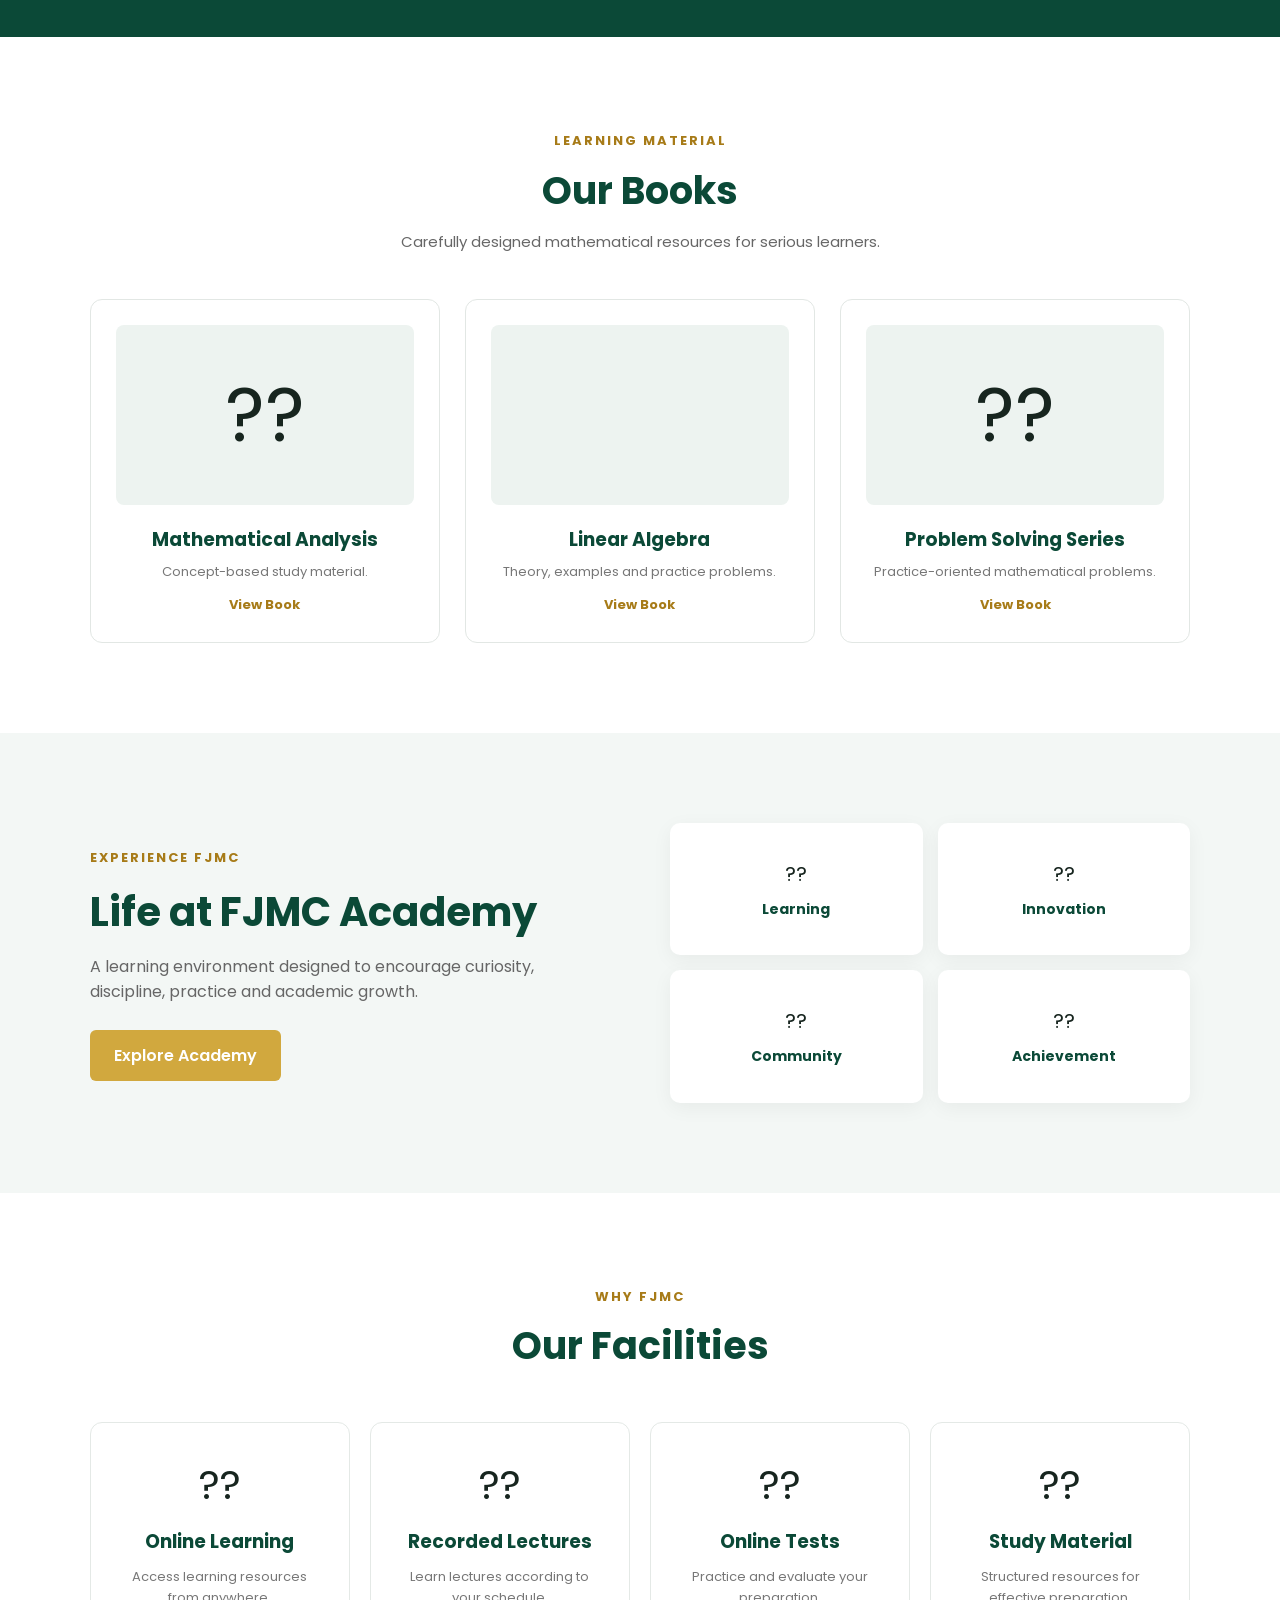
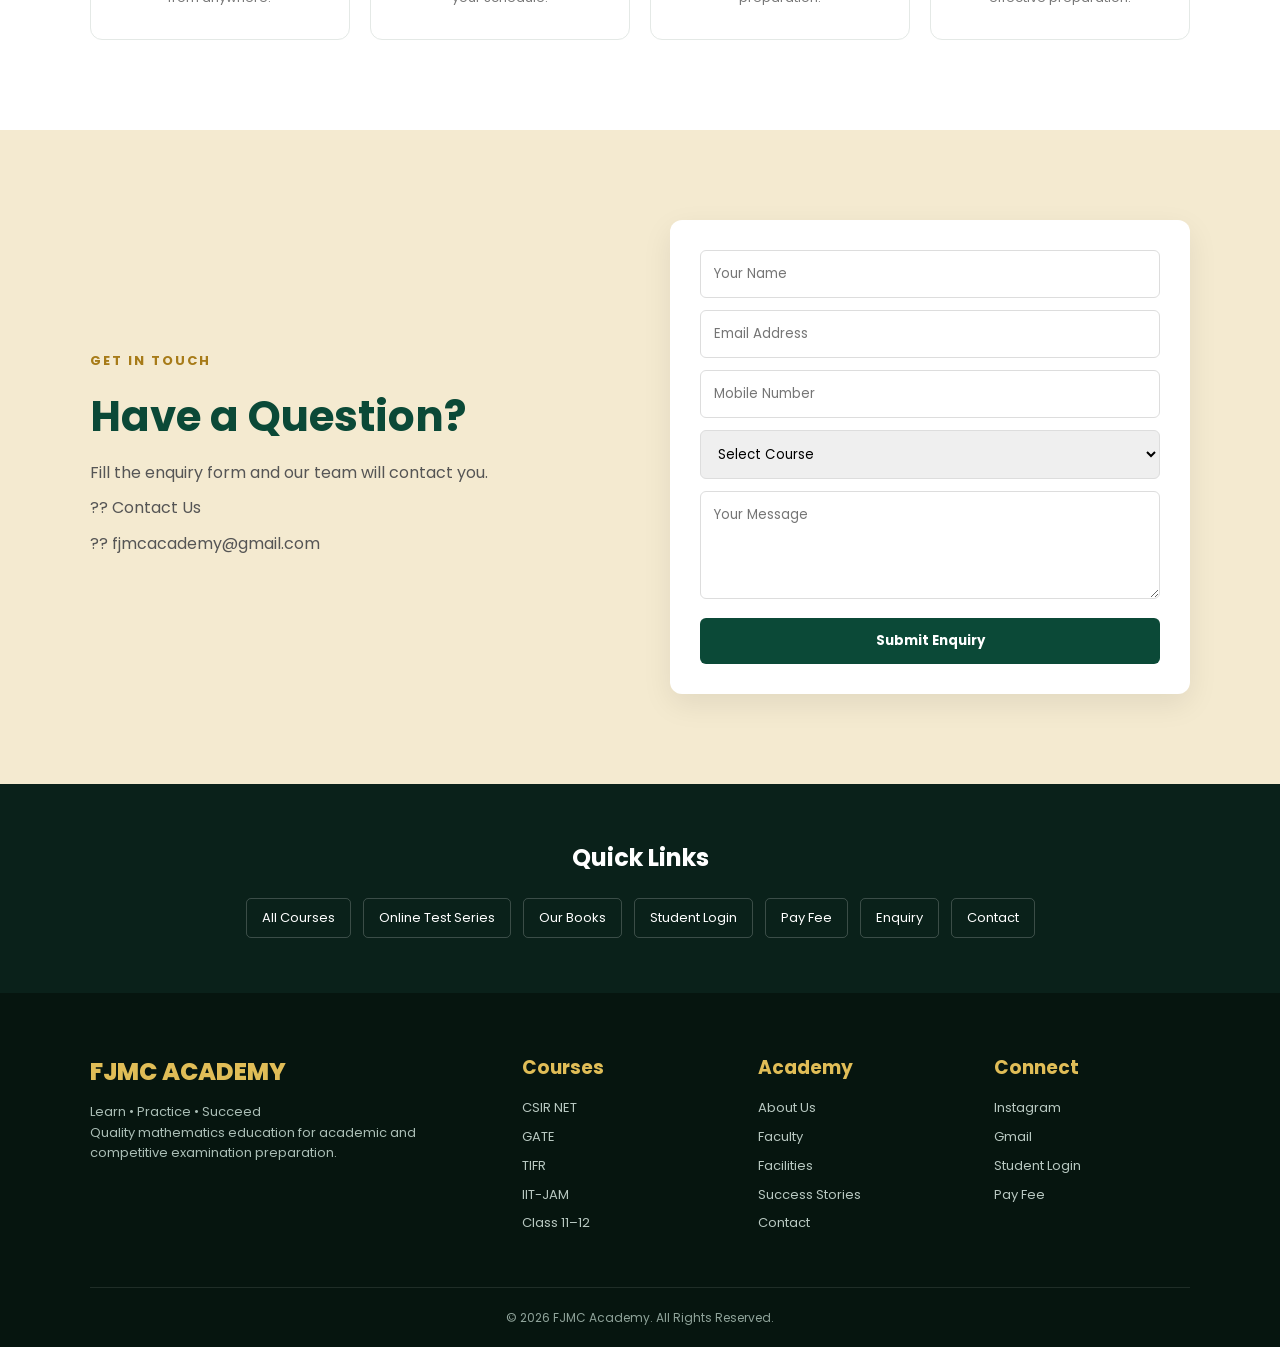
==== commit 51deebd2: "Update index.html" ====
--- a/index.html
+++ b/index.html
@@ -4,7 +4,7 @@
     <meta charset="UTF-8">
     <meta name="viewport" content="width=device-width, initial-scale=1.0">
 
-    <title>FJMC Academy | Learn � Practice � Succeed</title>
+    <title>FJMC Academy | Learn • Practice • Succeed</title>
 
     <link rel="stylesheet" href="style.css">
 
@@ -21,13 +21,13 @@
 <div class="top-bar">
 
     <div class="top-left">
-        <span>?? Contact Us</span>
-        <span>?? fjmcacademy@gmail.com</span>
+        <span> Contact Us</span>
+        <span> fjmcacademy1008@gmail.com</span>
     </div>
 
     <div class="top-right">
         <a href="#" target="_blank">Instagram</a>
-        <a href="mailto:fjmcacademy@gmail.com">Gmail</a>
+        <a href="mailto:fjmcacademy1008@gmail.com">Gmail</a>
     </div>
 
 </div>
@@ -57,7 +57,7 @@
         <div class="dropdown">
 
             <button class="drop-btn">
-                Courses ?
+                Courses 
             </button>
 
             <div class="dropdown-menu">
@@ -68,7 +68,7 @@
                 <a href="#">TIFR</a>
                 <a href="#">IIT-JAM</a>
                 <a href="#">IIT-JEE Mathematics</a>
-                <a href="#">Class 11�12 Mathematics</a>
+                <a href="#">Class 11–12 Mathematics</a>
 
             </div>
 
@@ -80,7 +80,7 @@
         <div class="dropdown">
 
             <button class="drop-btn">
-                Programmes ?
+                Programmes 
             </button>
 
             <div class="dropdown-menu">
@@ -101,7 +101,7 @@
         <div class="dropdown">
 
             <button class="drop-btn">
-                Facilities ?
+                Facilities 
             </button>
 
             <div class="dropdown-menu">
@@ -121,7 +121,7 @@
         <div class="dropdown">
 
             <button class="drop-btn">
-                Who We Are ?
+                Who We Are 
             </button>
 
             <div class="dropdown-menu">
@@ -165,7 +165,7 @@
 <div class="announcement">
 
     <div class="announcement-title">
-        ?? ANNOUNCEMENTS
+         ANNOUNCEMENTS
     </div>
 
     <div class="announcement-content">
@@ -177,7 +177,7 @@
             </span>
 
             <span>
-                Admissions Open � Limited Seats Available
+                Admissions Open – Limited Seats Available
             </span>
 
             <span>
@@ -248,7 +248,7 @@
             </h2>
 
             <p>
-                Concept � Practice � Strategy � Success
+                Concept • Practice • Strategy • Success
             </p>
 
         </div>
@@ -278,7 +278,7 @@
     </div>
 
     <div>
-        <strong>24�7</strong>
+        <strong>24×7</strong>
         <span>Learning Access</span>
     </div>
 
@@ -357,7 +357,7 @@
 
             <div class="course-icon">??</div>
 
-            <h3>Class 11�12 Mathematics</h3>
+            <h3>Class 11–12 Mathematics</h3>
 
             <p>
                 Strong conceptual foundation for school and entrance exams.
@@ -398,7 +398,7 @@
                 Interactive classes with concept explanation and doubt solving.
             </p>
 
-            <a href="#">Explore ?</a>
+            <a href="#">Explore </a>
 
         </div>
 
@@ -413,7 +413,7 @@
                 Learn anytime through your assigned recorded lectures.
             </p>
 
-            <a href="#">Explore ?</a>
+            <a href="#">Explore </a>
 
         </div>
 
@@ -462,7 +462,7 @@
             <div class="ranker-card">
 
                 <div class="ranker-photo">
-                    ?????
+                    
                 </div>
 
                 <h3>Student Name</h3>
@@ -544,7 +544,7 @@
         <div class="success-card">
 
             <div class="quote">
-                �
+                “
             </div>
 
             <p>
@@ -562,7 +562,7 @@
         <div class="success-card">
 
             <div class="quote">
-                �
+                “
             </div>
 
             <p>
@@ -580,7 +580,7 @@
         <div class="success-card">
 
             <div class="quote">
-                �
+                “
             </div>
 
             <p>
@@ -640,7 +640,7 @@
         <div class="book-card">
 
             <div class="book-cover">
-                ??
+                
             </div>
 
             <h3>Linear Algebra</h3>
@@ -832,7 +832,7 @@
                 </option>
 
                 <option>
-                    Class 11�12 Mathematics
+                    Class 11–12 Mathematics
                 </option>
 
             </select>
@@ -897,7 +897,7 @@
             </div>
 
             <p>
-                Learn � Practice � Succeed
+                Learn • Practice • Succeed
             </p>
 
             <p>
@@ -916,7 +916,7 @@
             <a href="#">GATE</a>
             <a href="#">TIFR</a>
             <a href="#">IIT-JAM</a>
-            <a href="#">Class 11�12</a>
+            <a href="#">Class 11–12</a>
 
         </div>
 
@@ -959,7 +959,7 @@
 
     <div class="copyright">
 
-        � 2026 FJMC Academy. All Rights Reserved.
+        © 2026 FJMC Academy. All Rights Reserved.
 
     </div>
 
@@ -985,4 +985,4 @@
 </script>
 
 </body>
-</html>+</html>
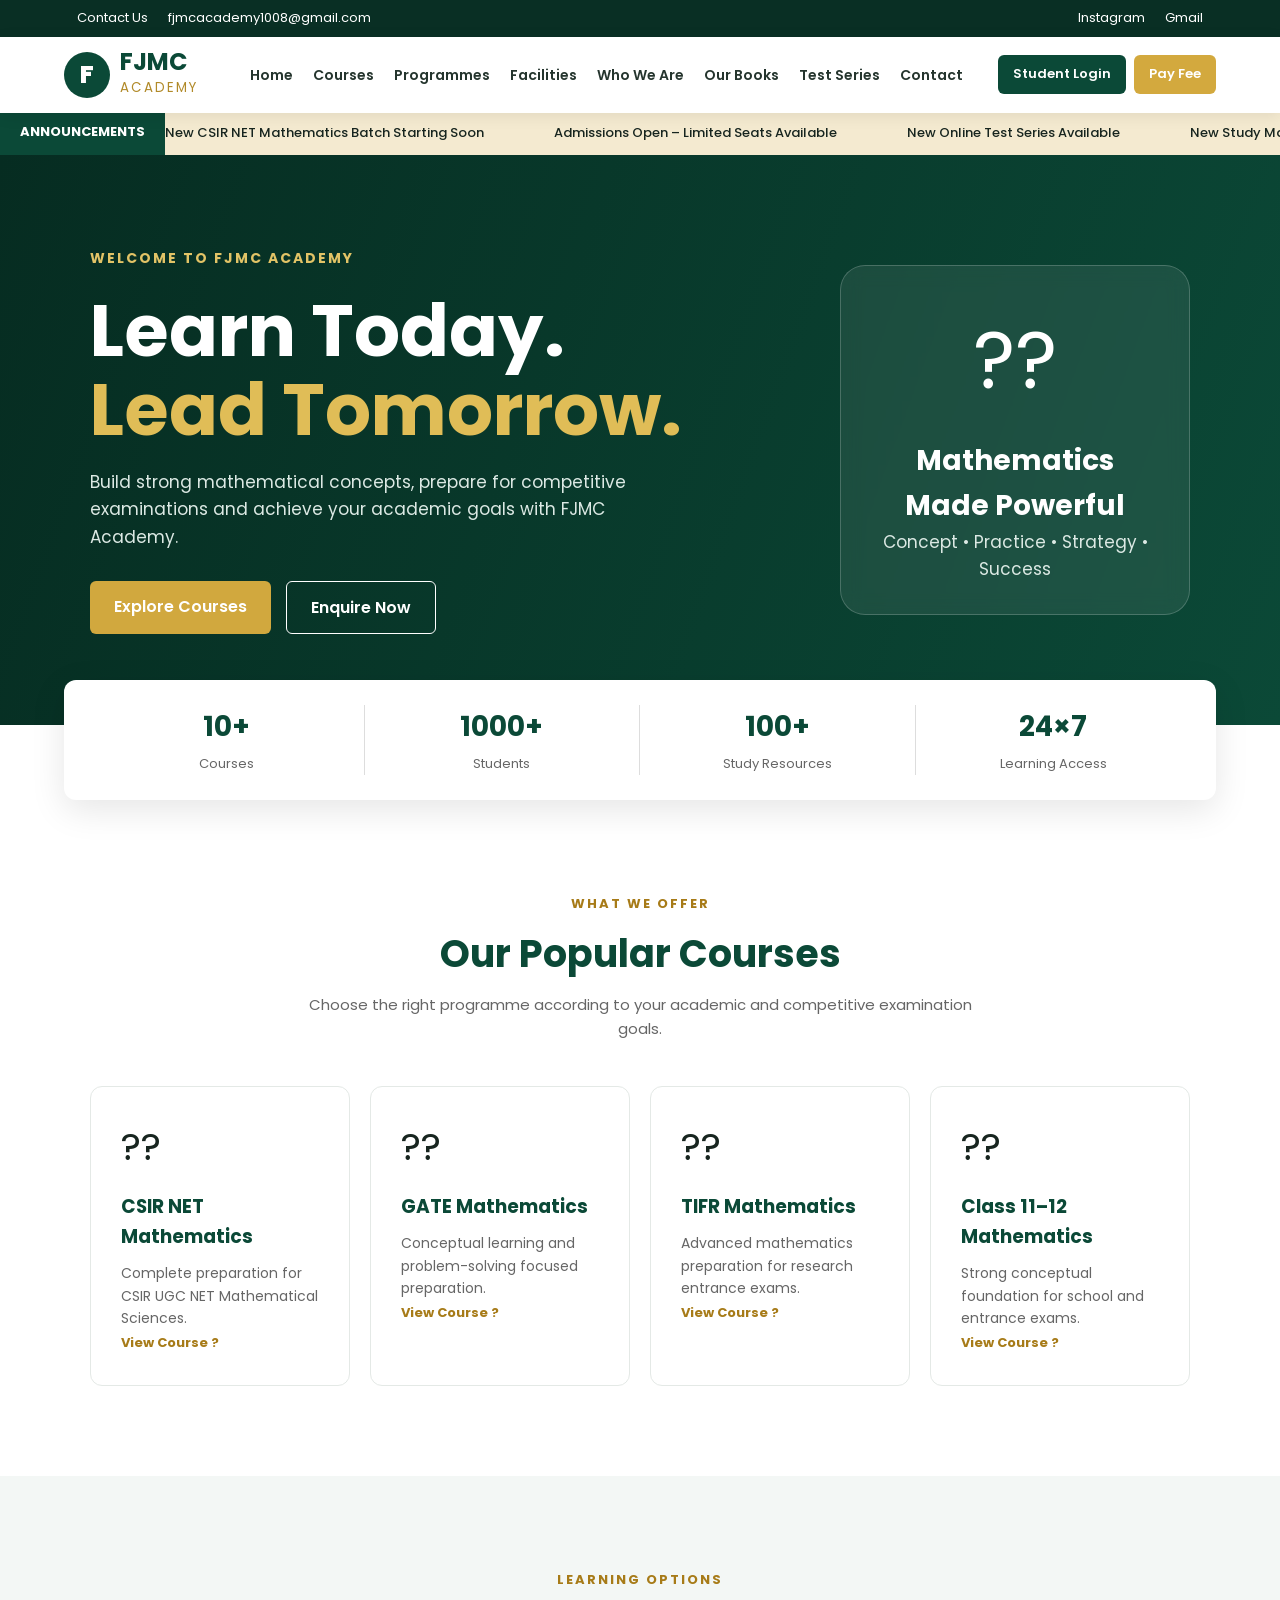
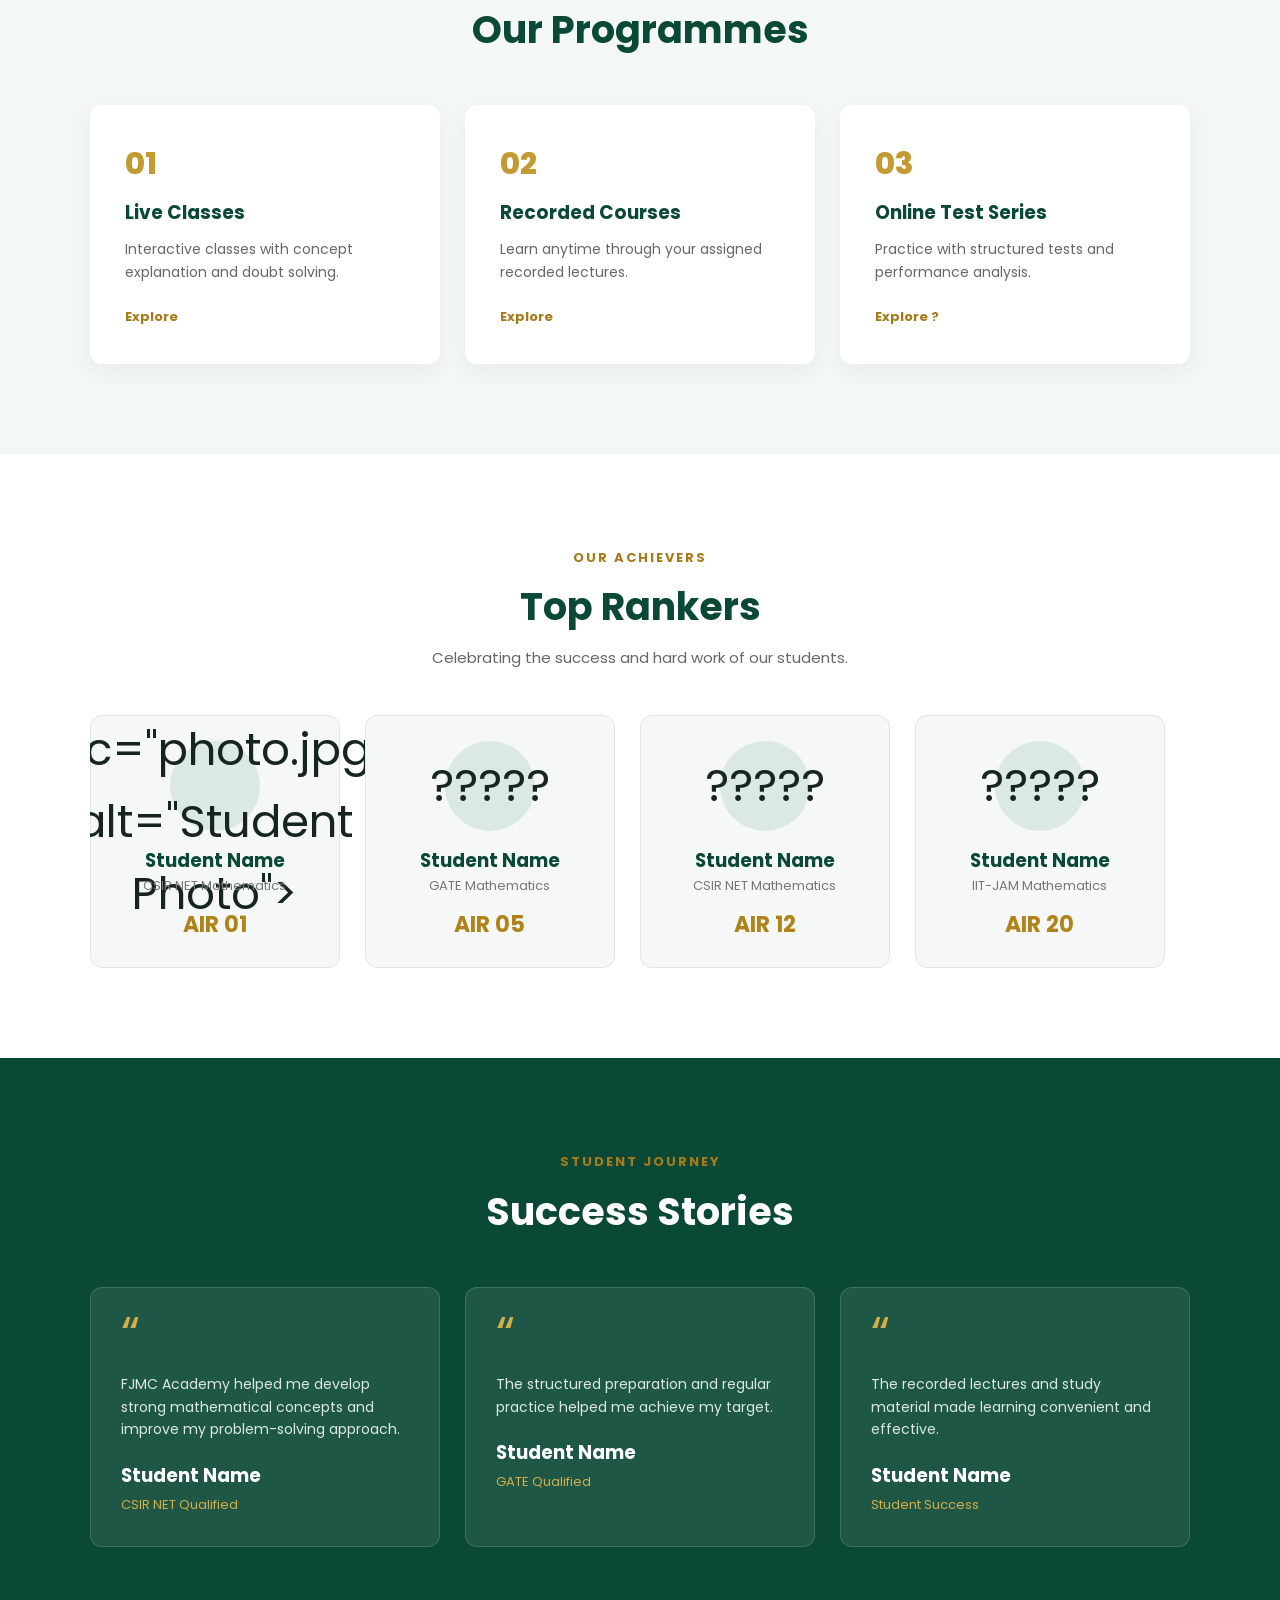
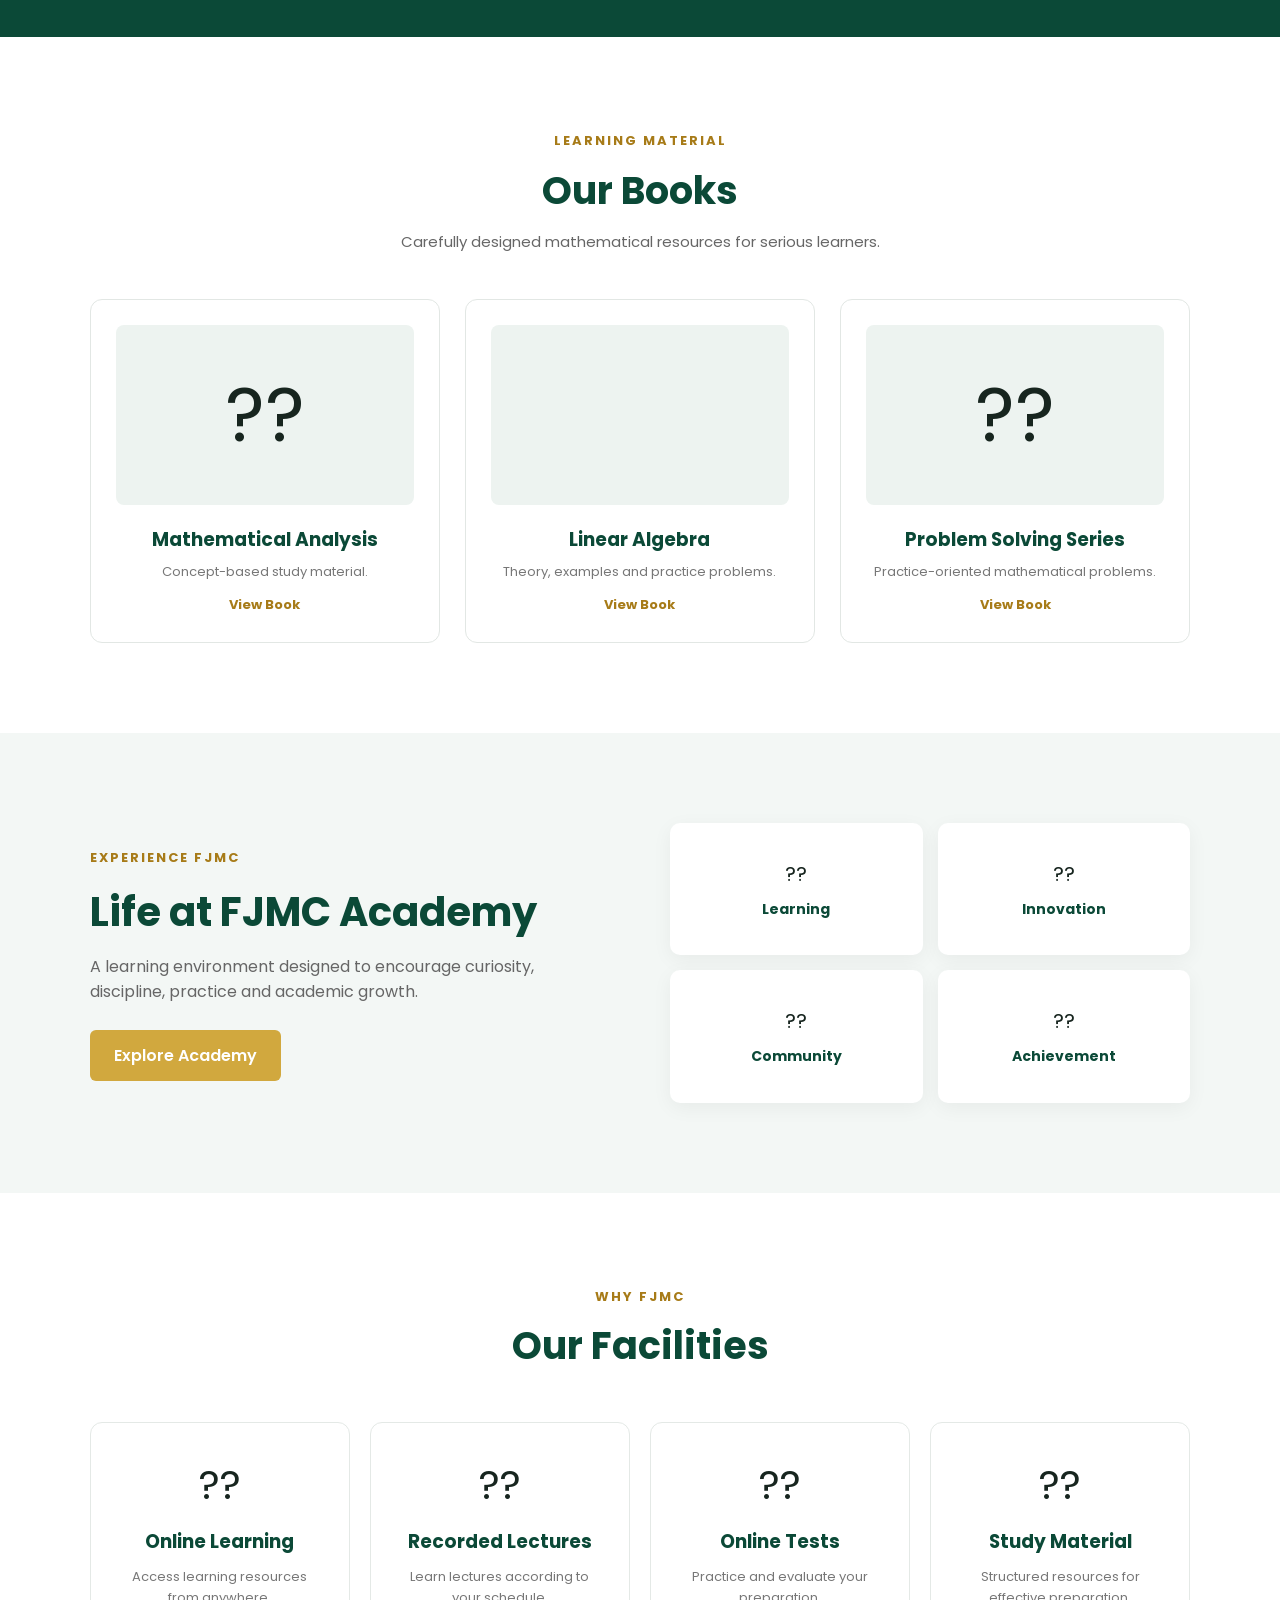
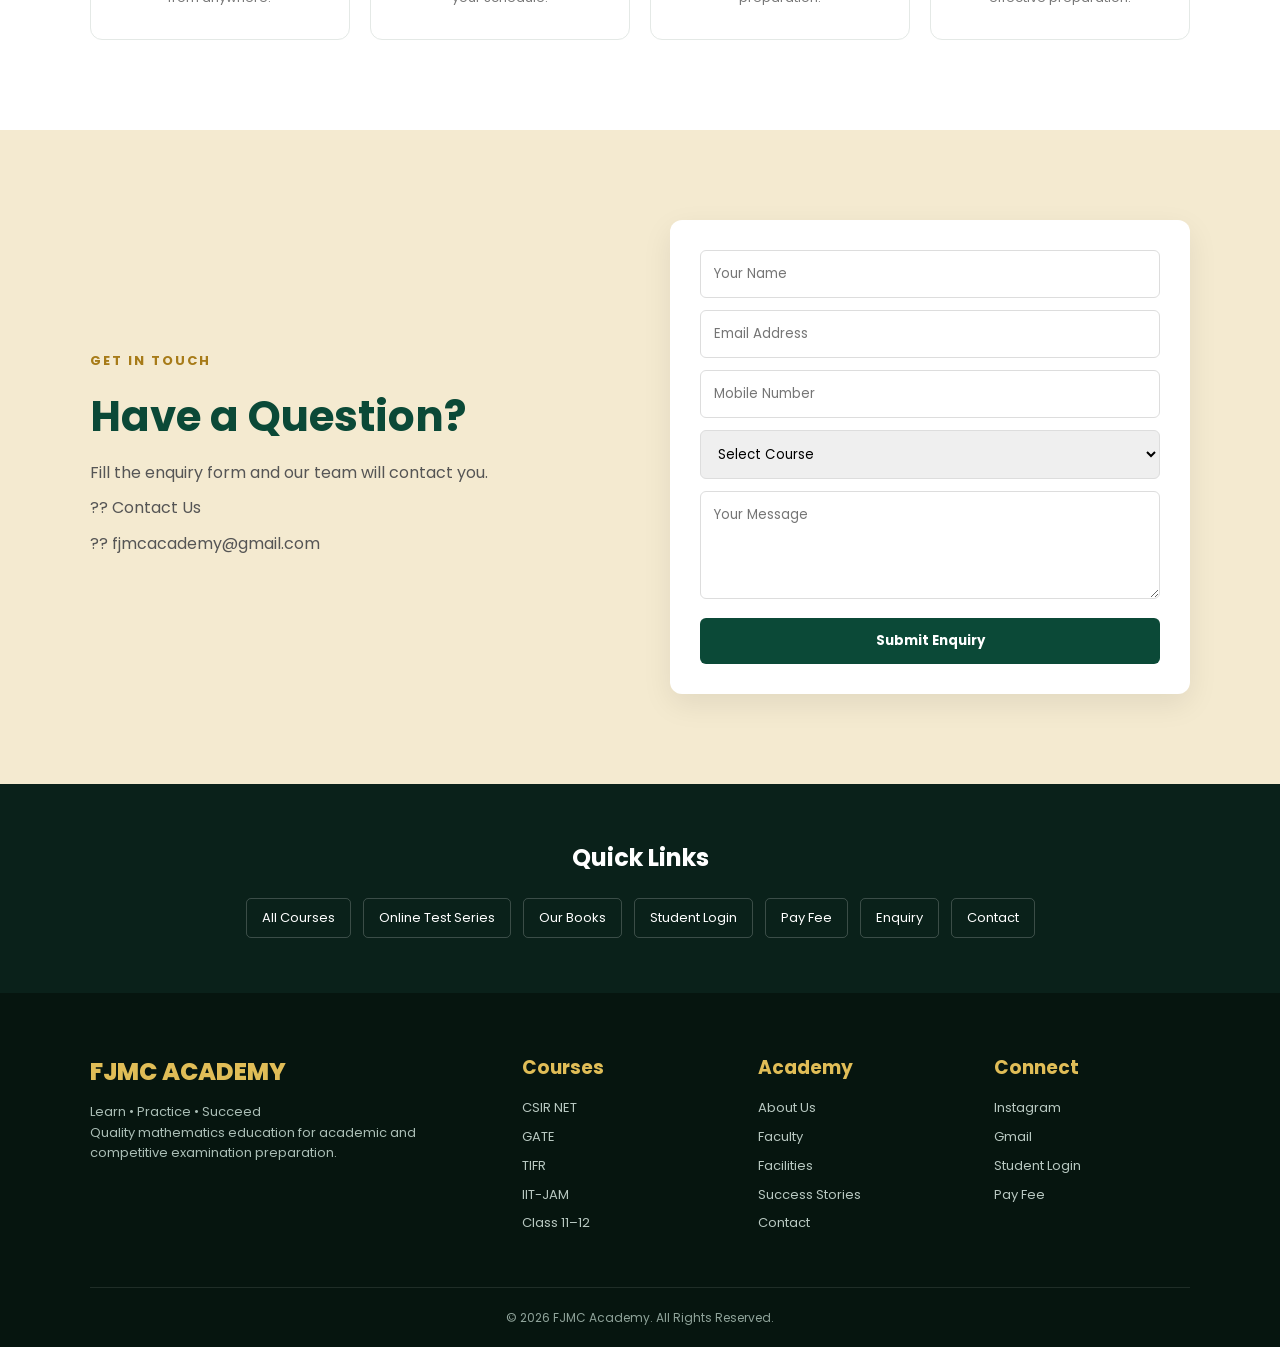
==== commit 89cb513f: "Update index.html" ====
--- a/index.html
+++ b/index.html
@@ -462,6 +462,7 @@
             <div class="ranker-card">
 
                 <div class="ranker-photo">
+                    img src="photo.jpg" alt="Student Photo">
                     
                 </div>
 
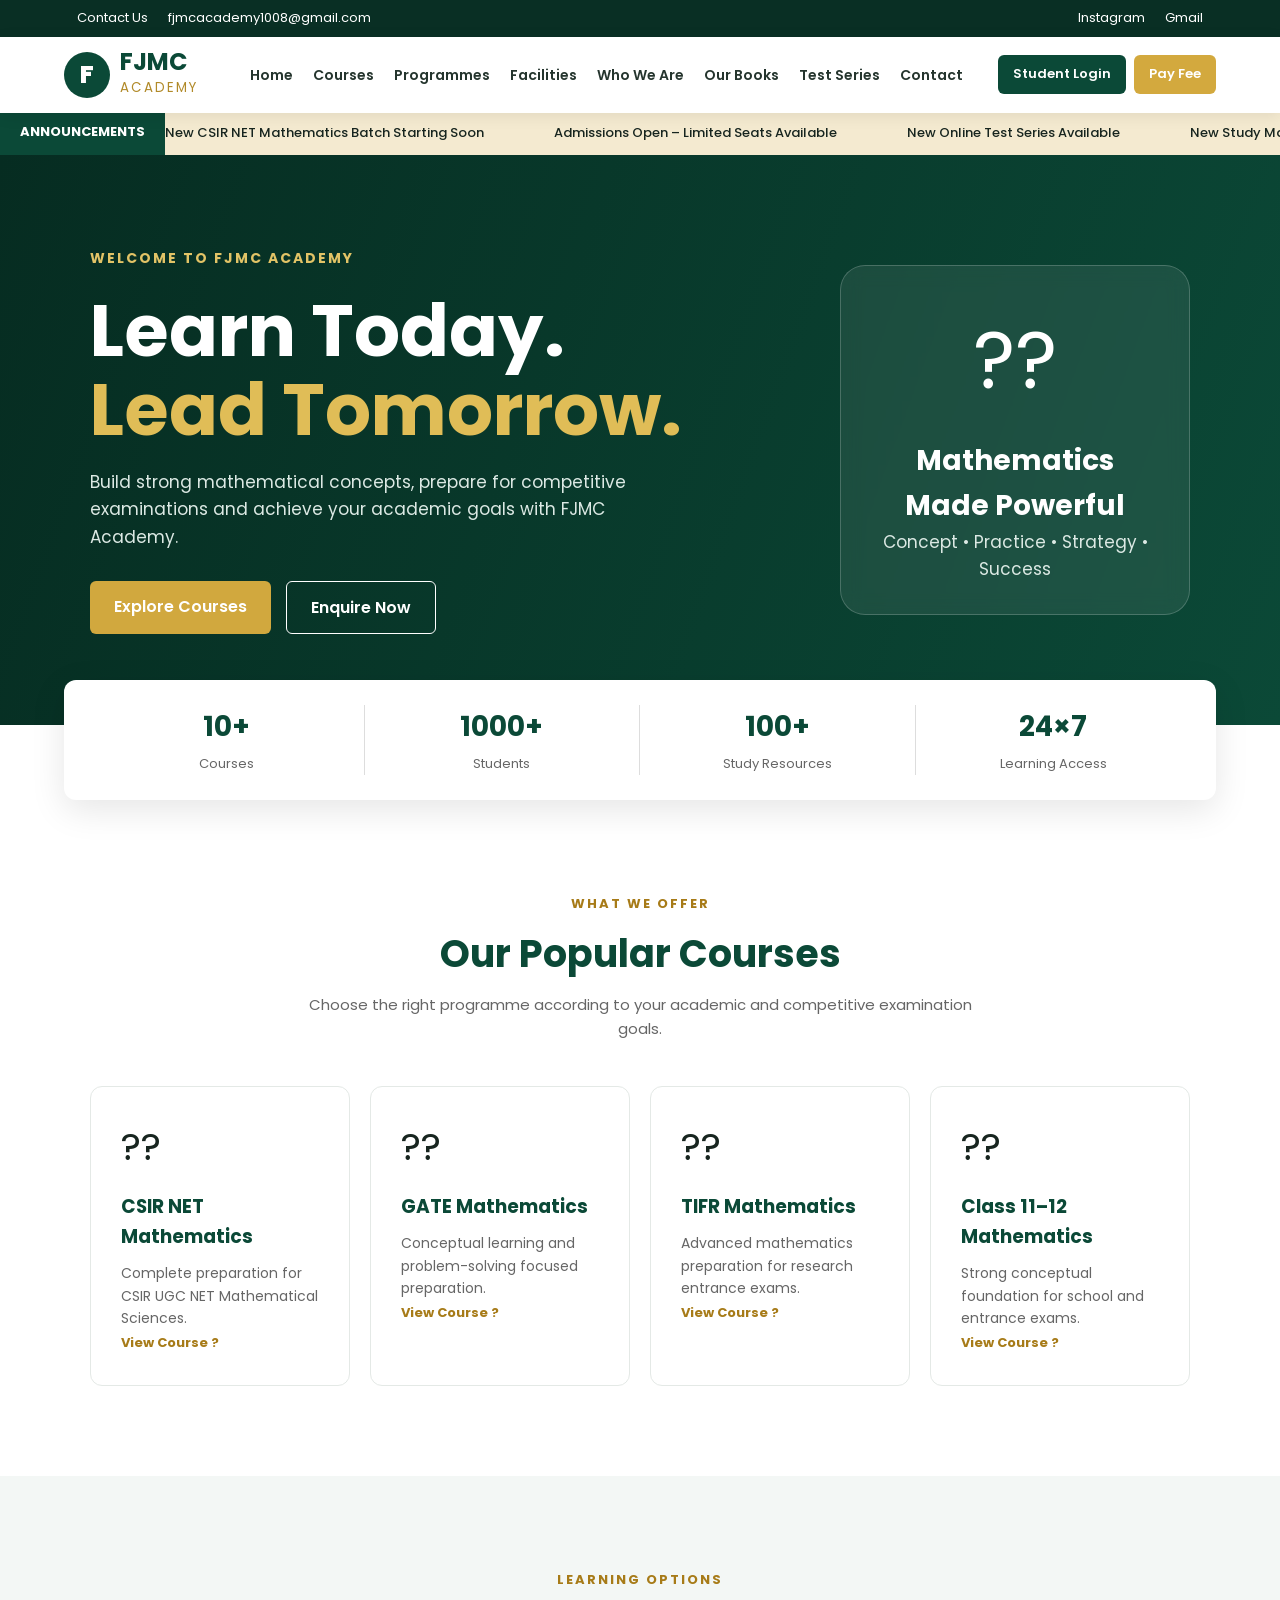
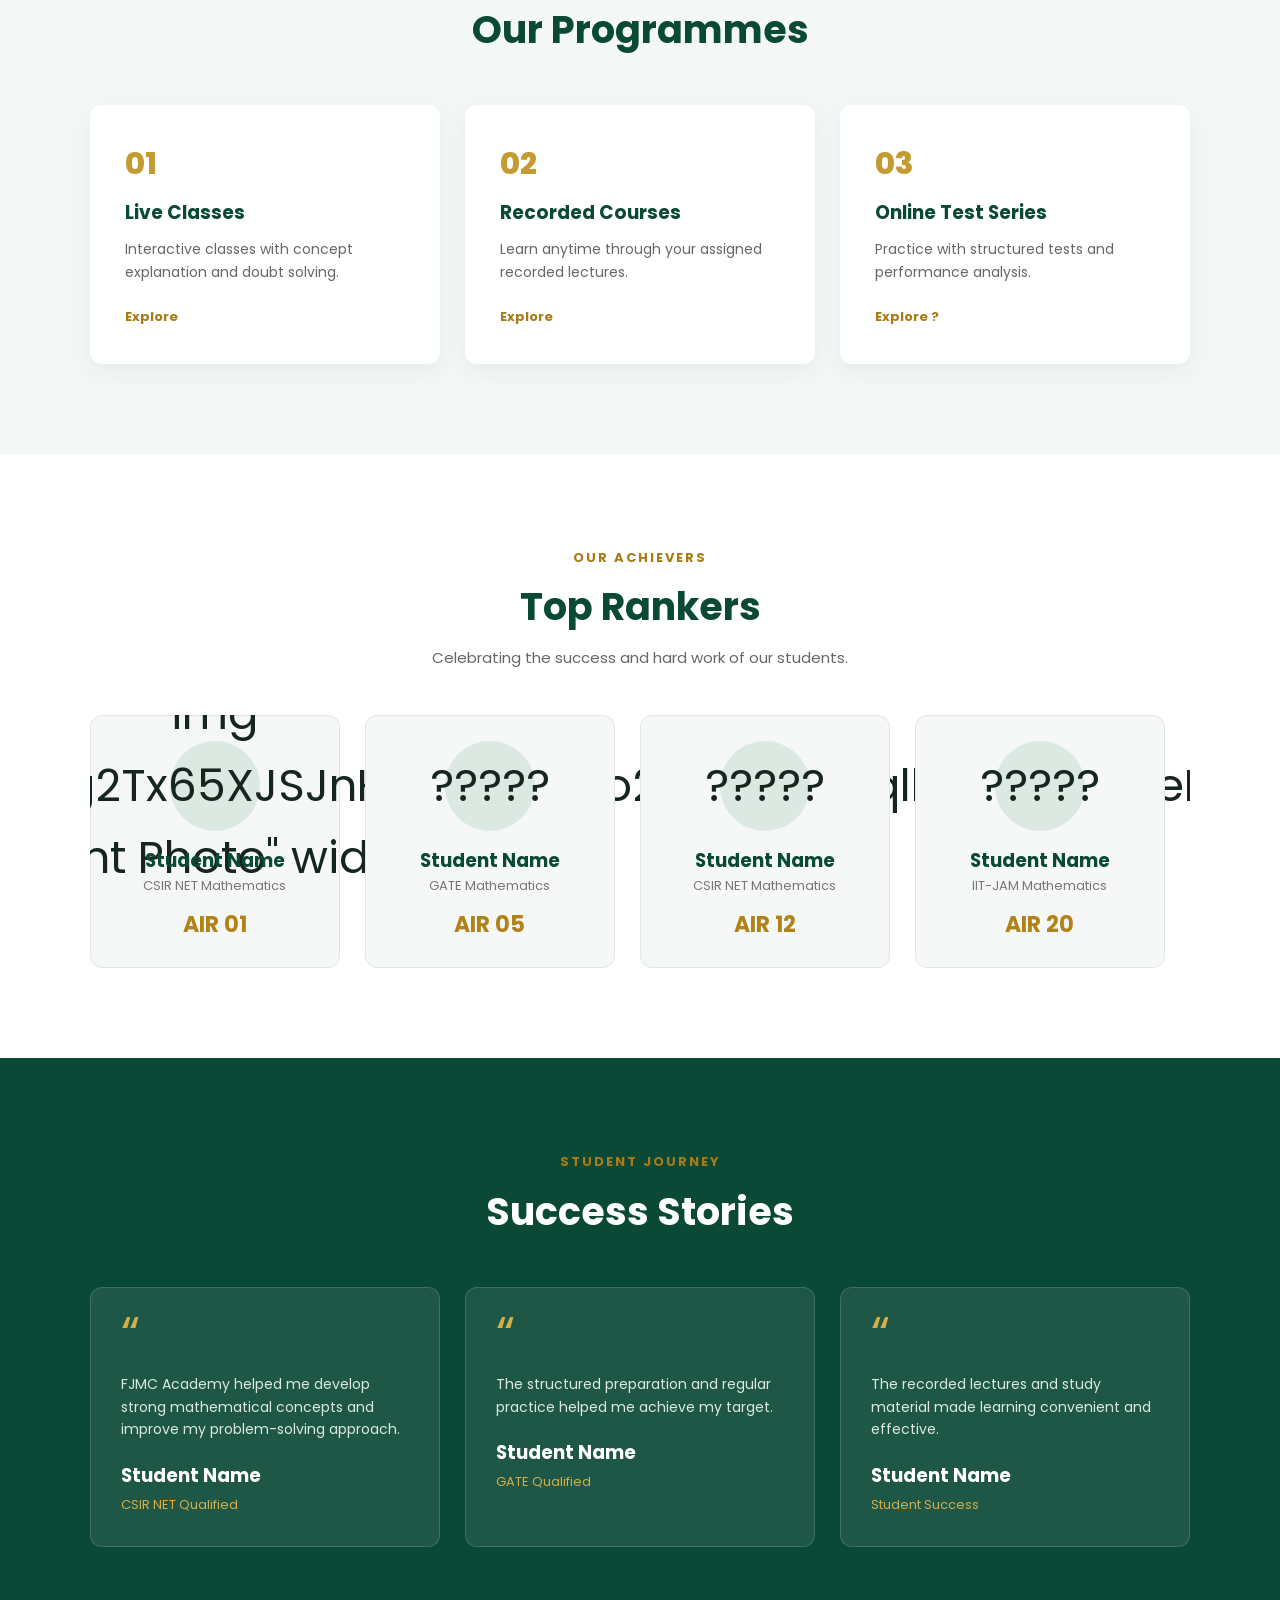
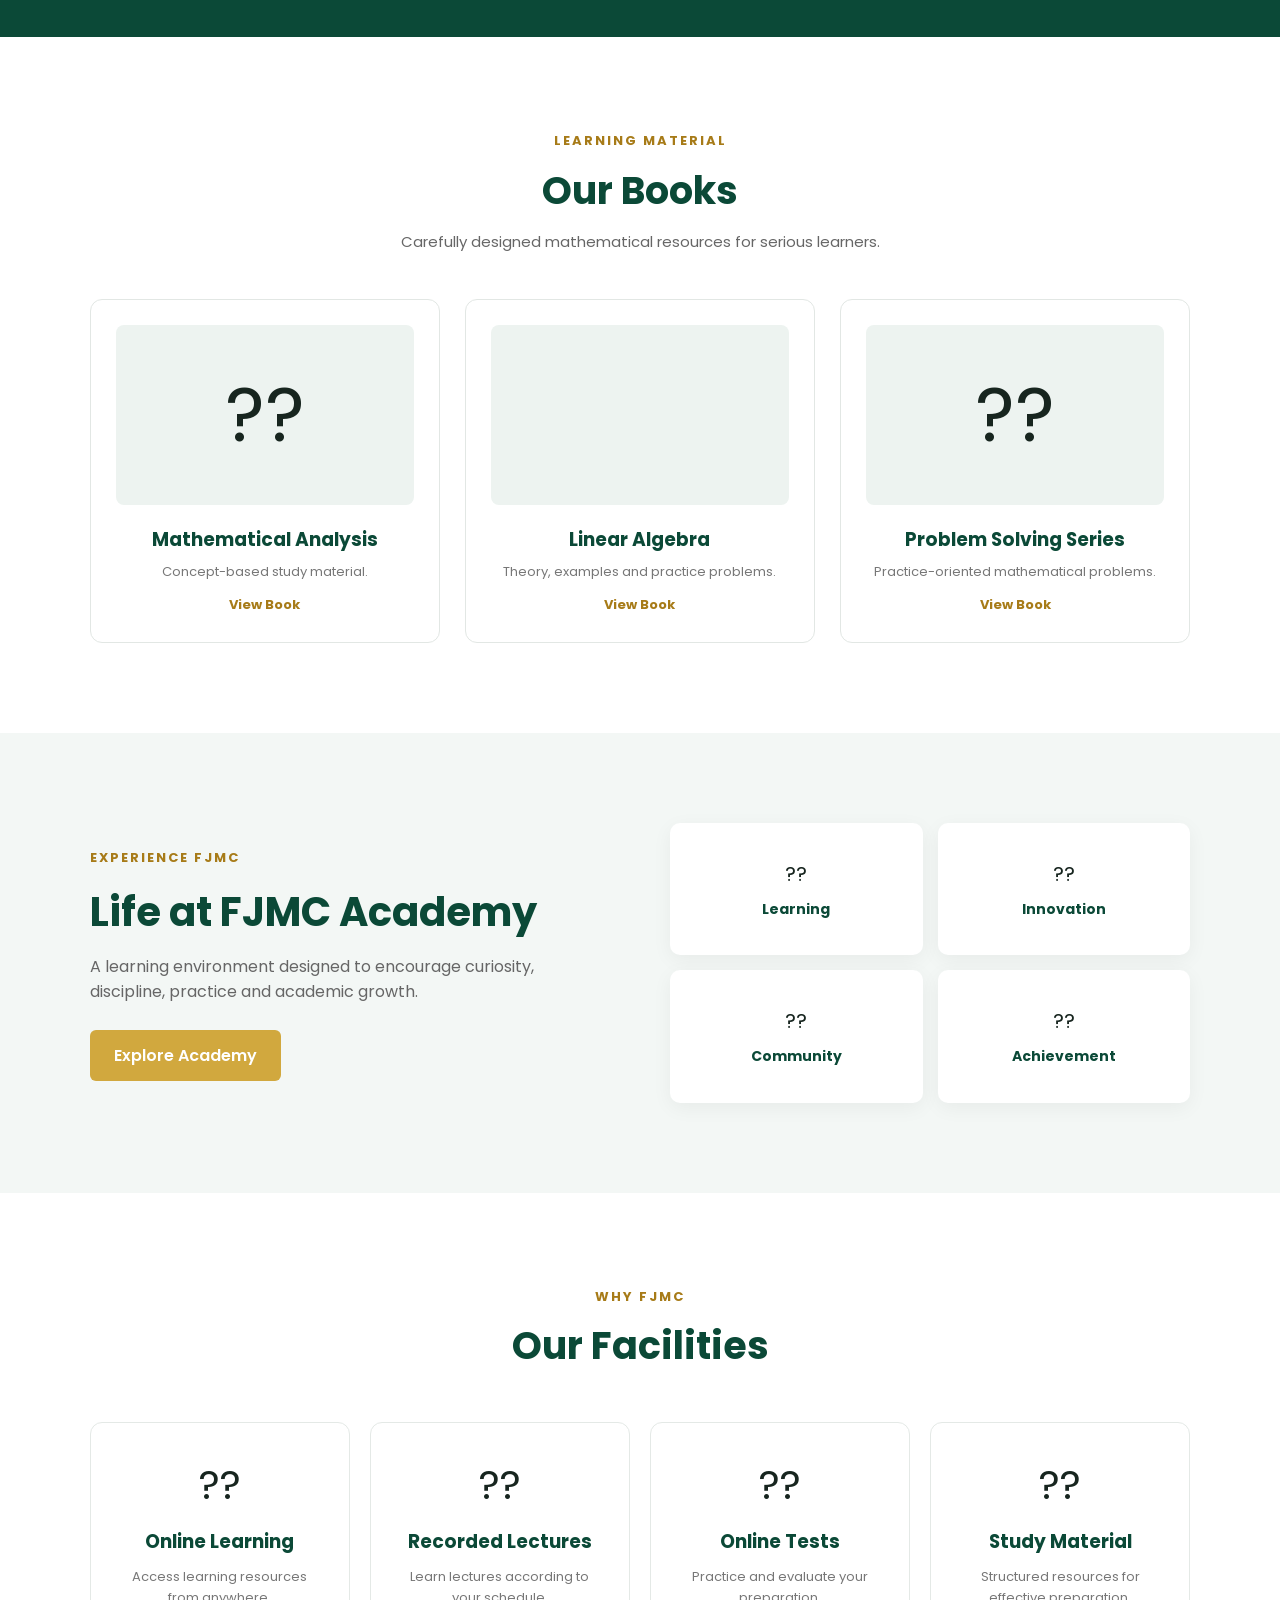
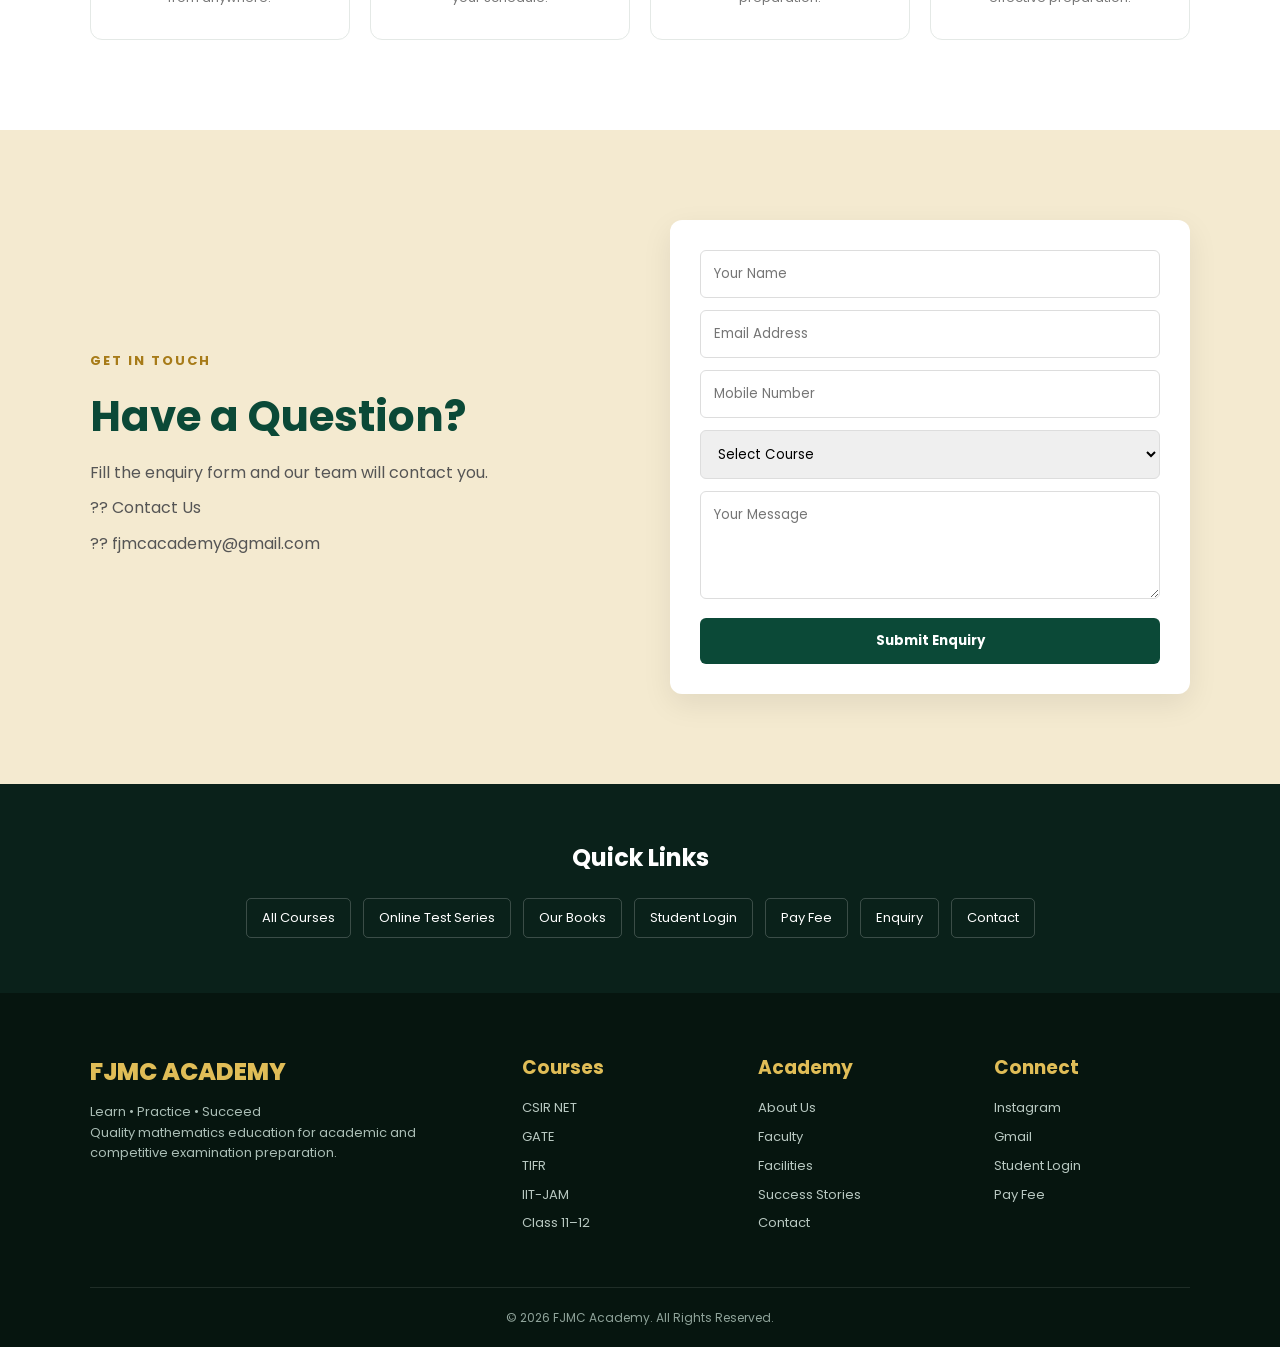
==== commit 243a5bfd: "Update index.html" ====
--- a/index.html
+++ b/index.html
@@ -462,7 +462,7 @@
             <div class="ranker-card">
 
                 <div class="ranker-photo">
-                    img src="photo.jpg" alt="Student Photo">
+                    img src="[data-uri]" alt="Student Photo" width="200">
                     
                 </div>
 
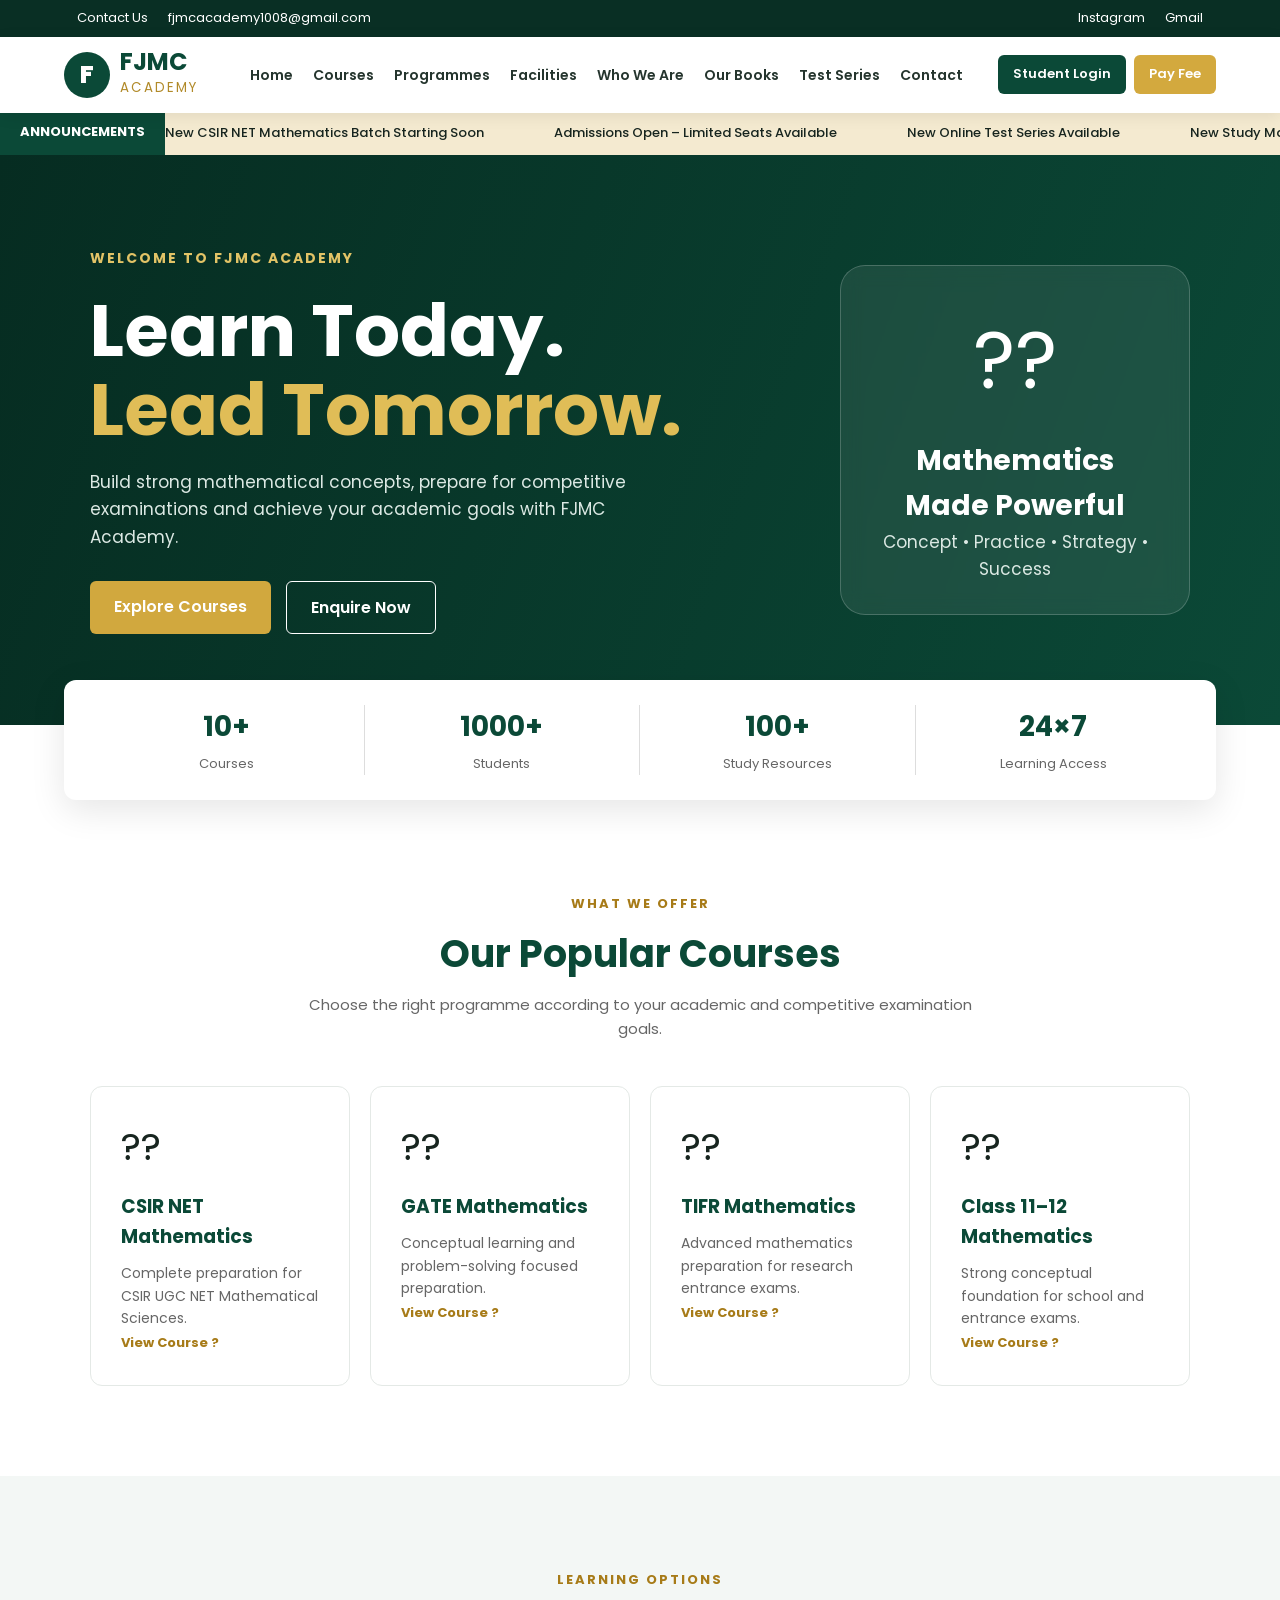
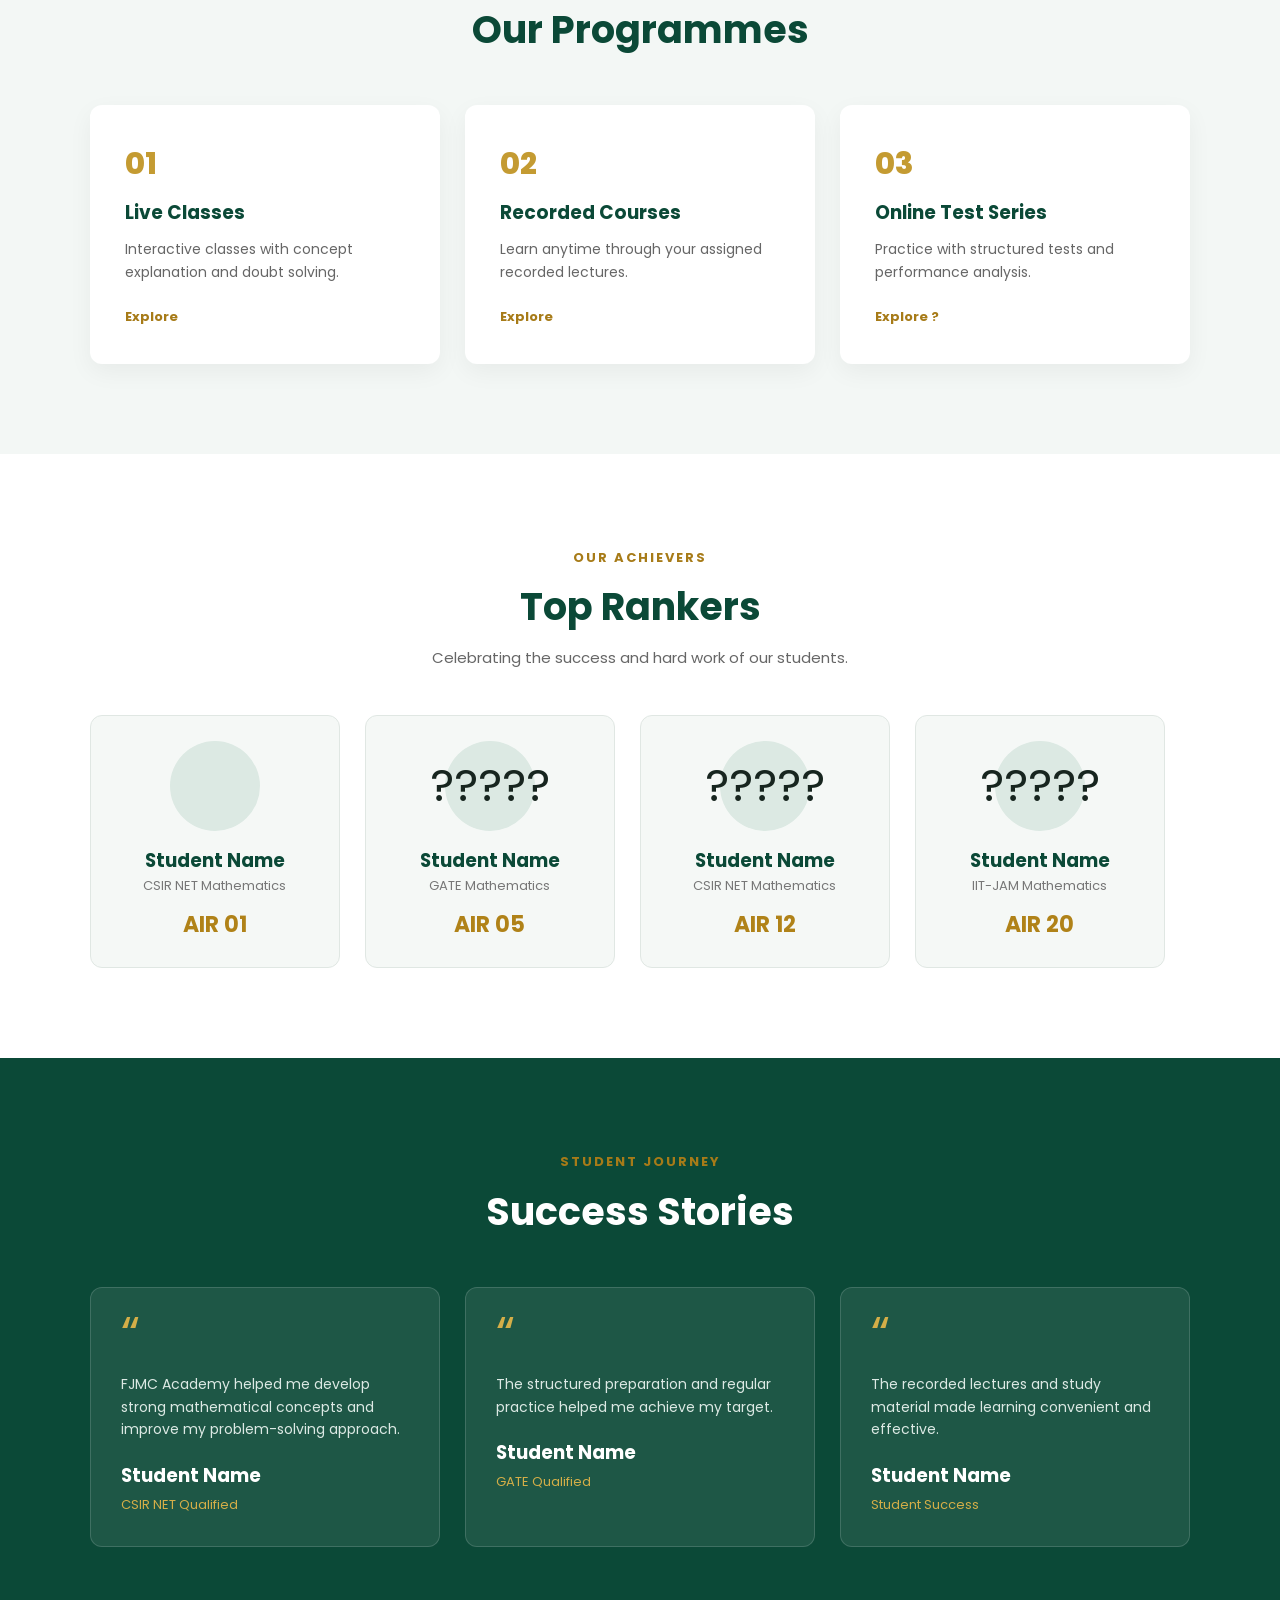
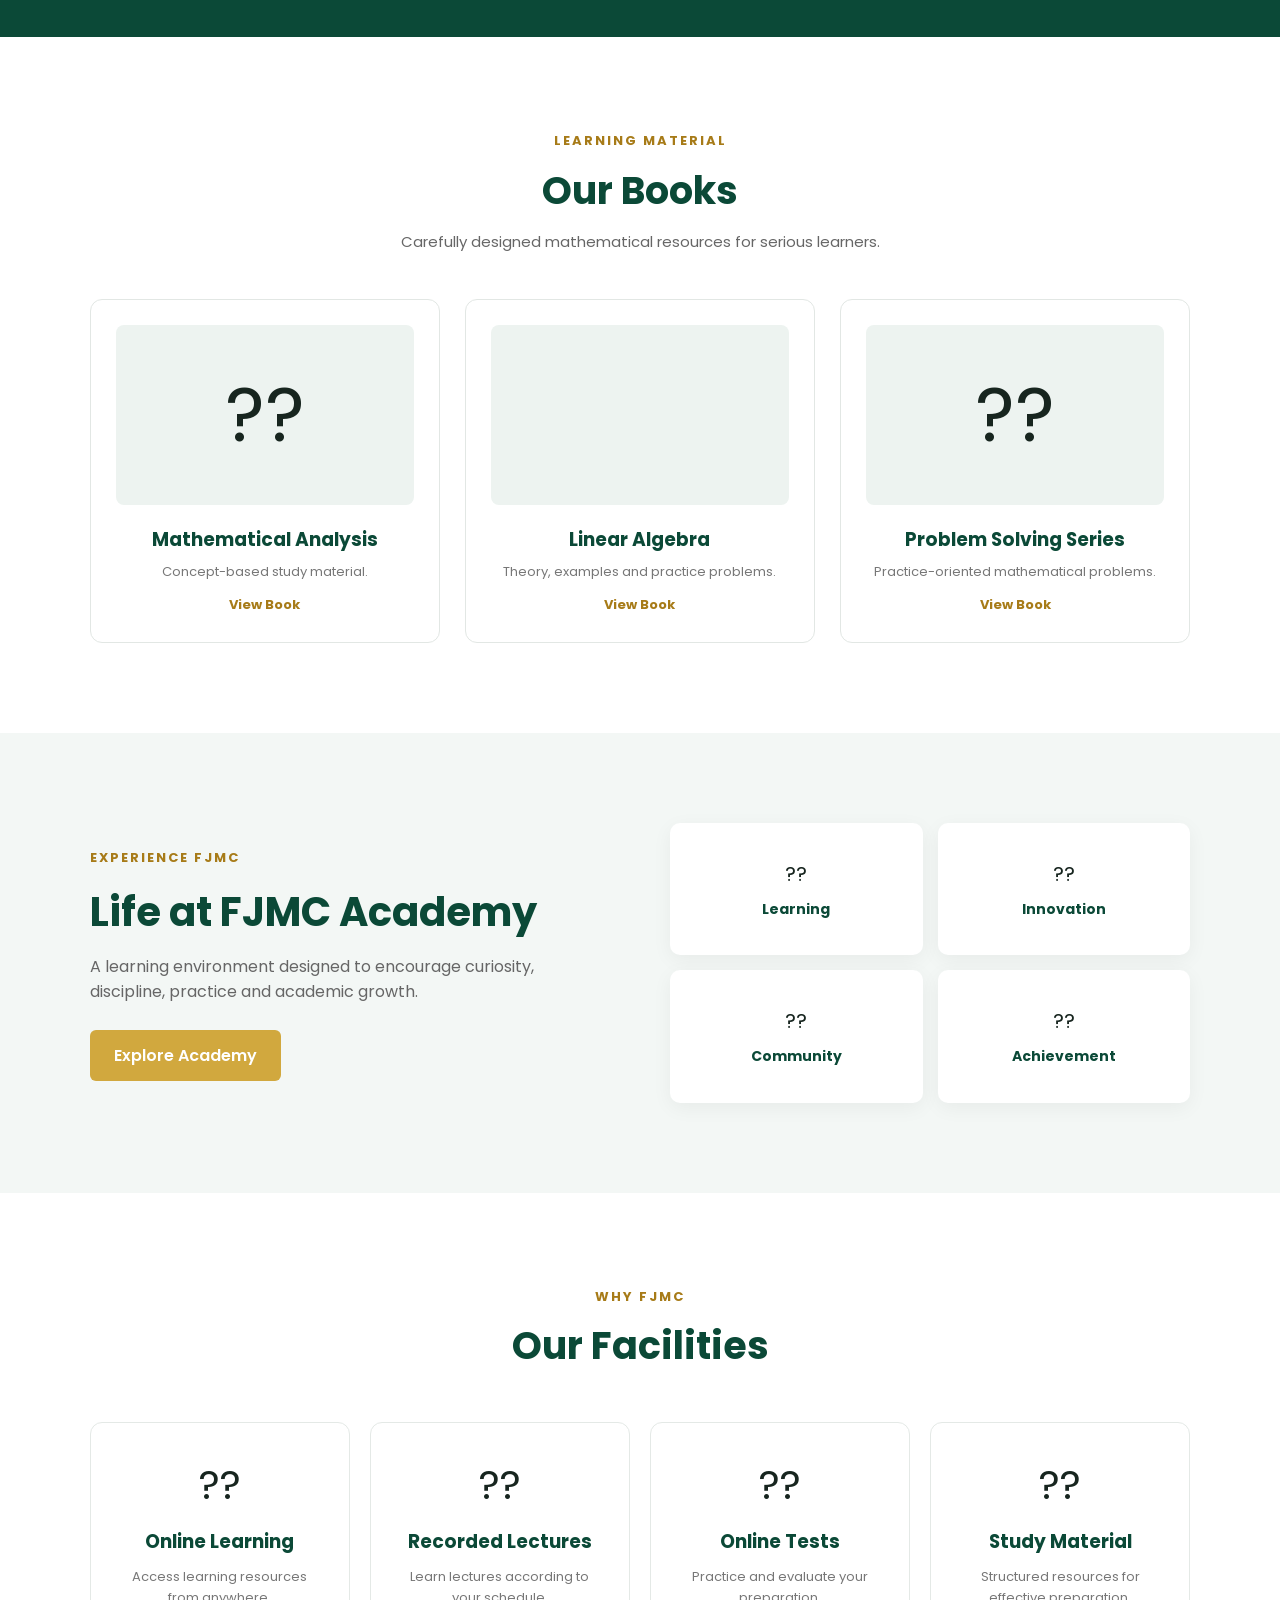
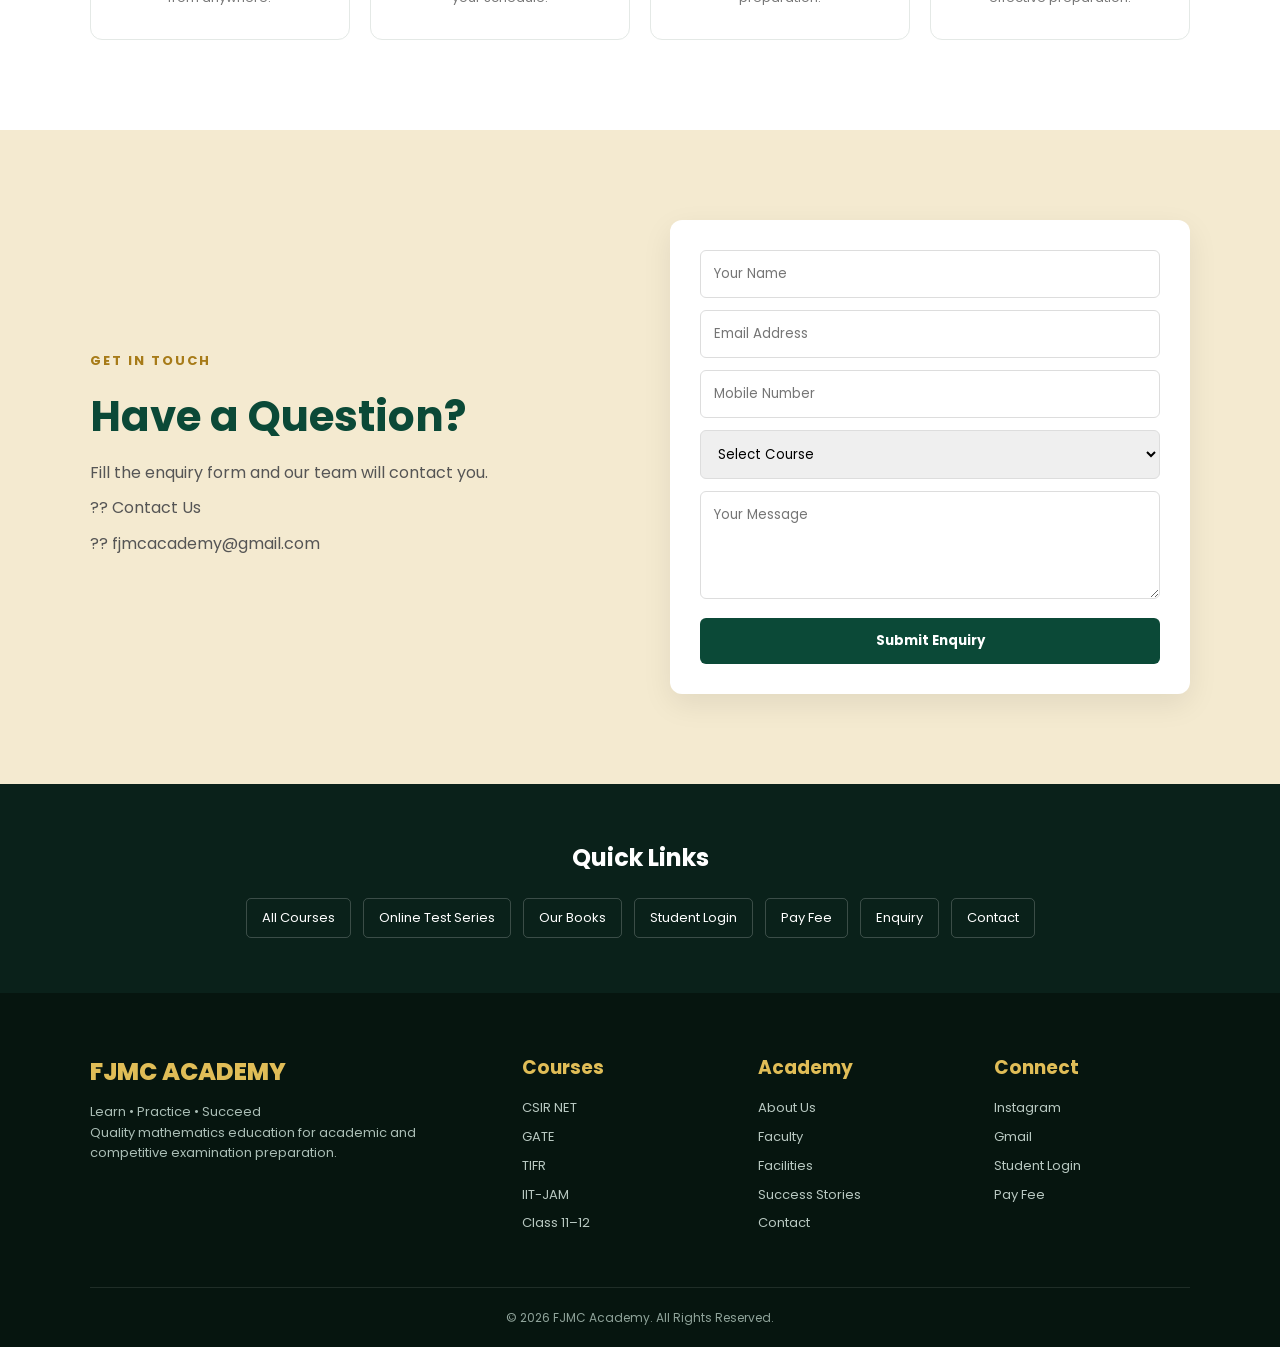
==== commit 91f393b7: "Update index.html" ====
--- a/index.html
+++ b/index.html
@@ -462,9 +462,8 @@
             <div class="ranker-card">
 
                 <div class="ranker-photo">
-                    img src="[data-uri]" alt="Student Photo" width="200">
                     
-                </div>
+                    </div>
 
                 <h3>Student Name</h3>
 
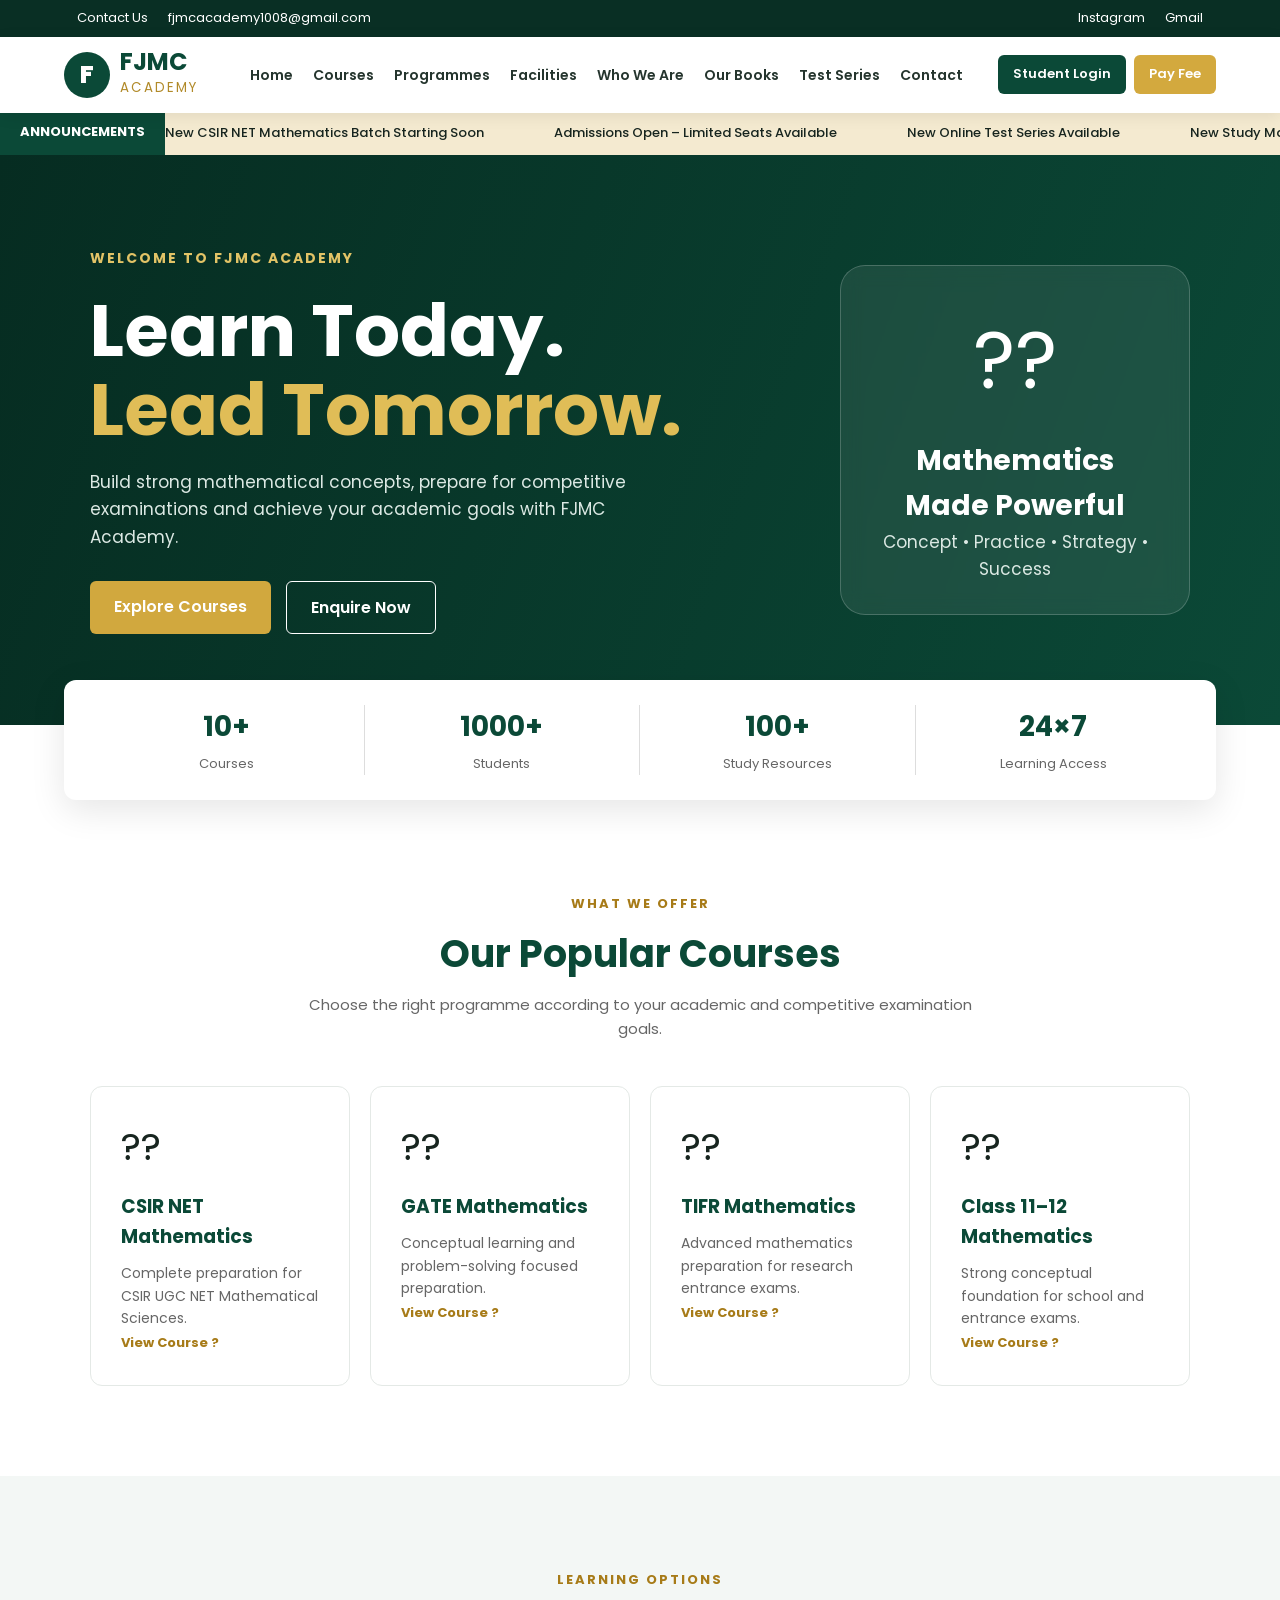
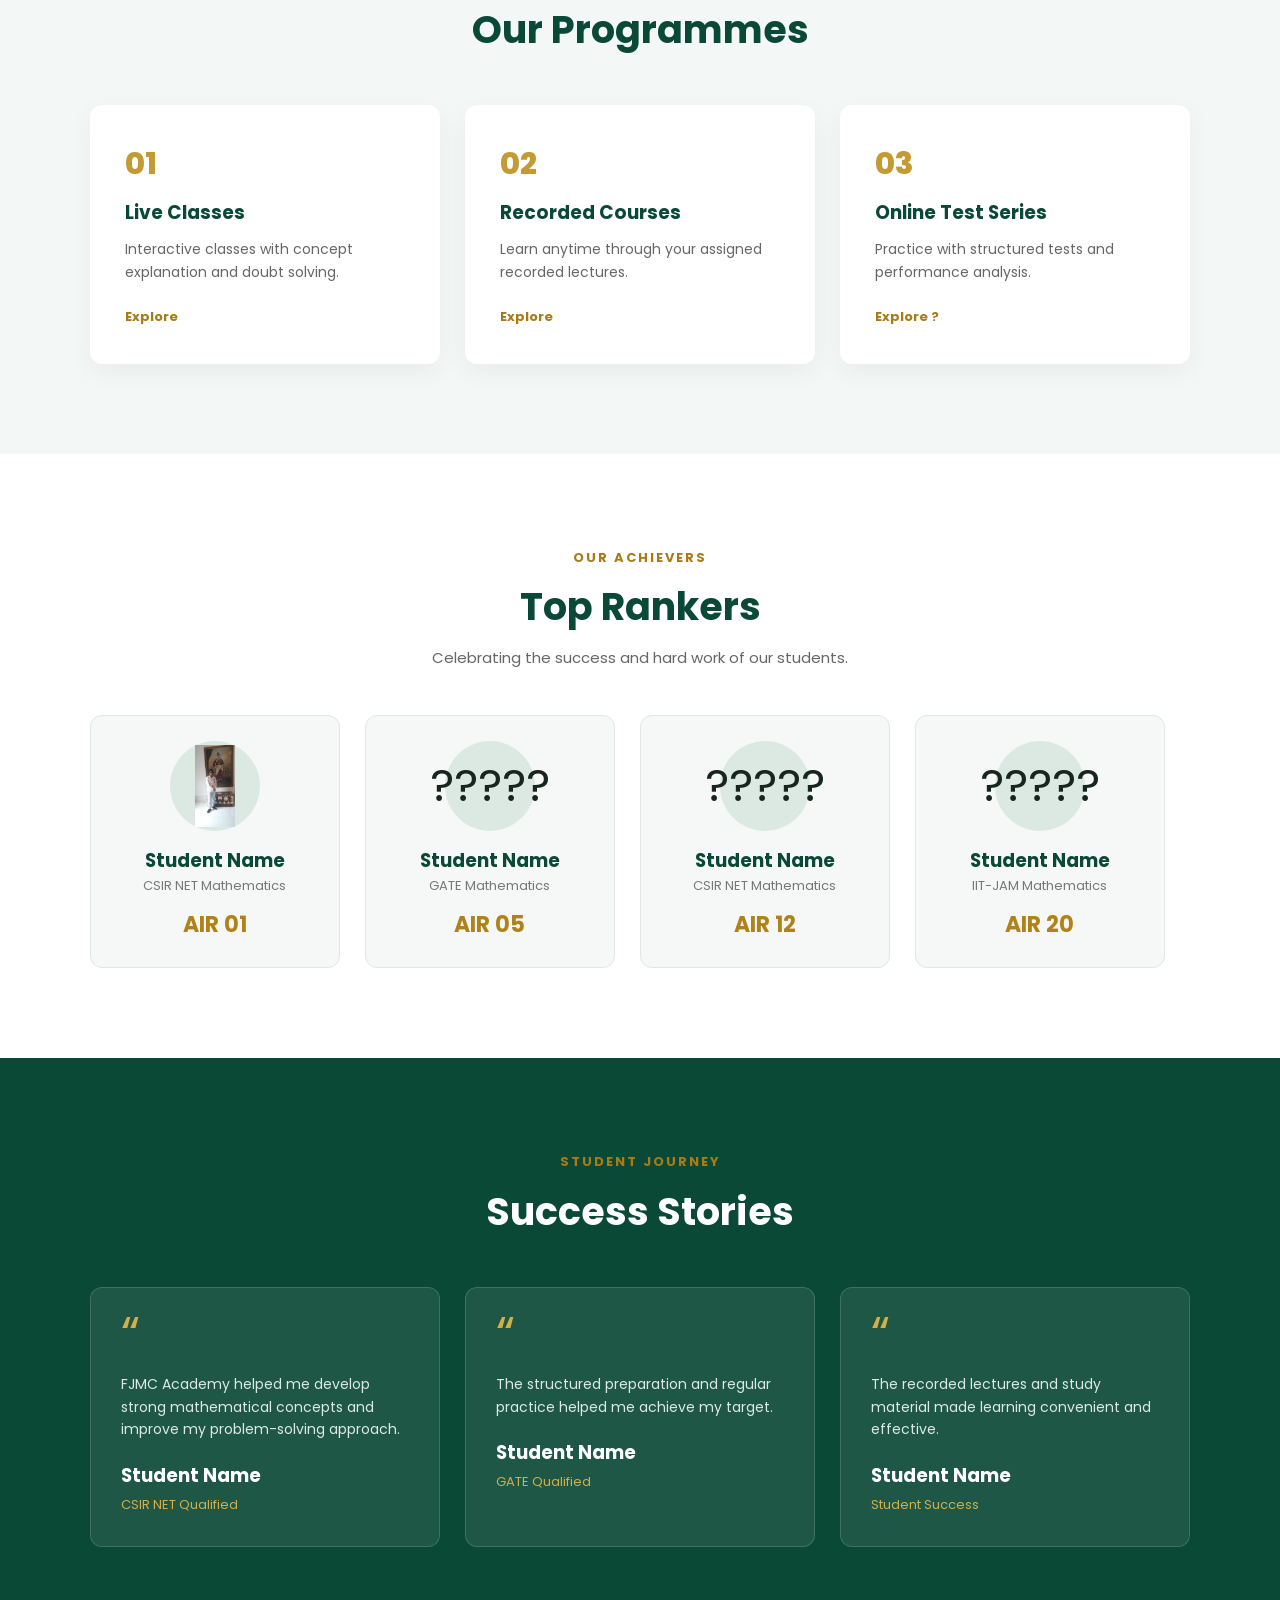
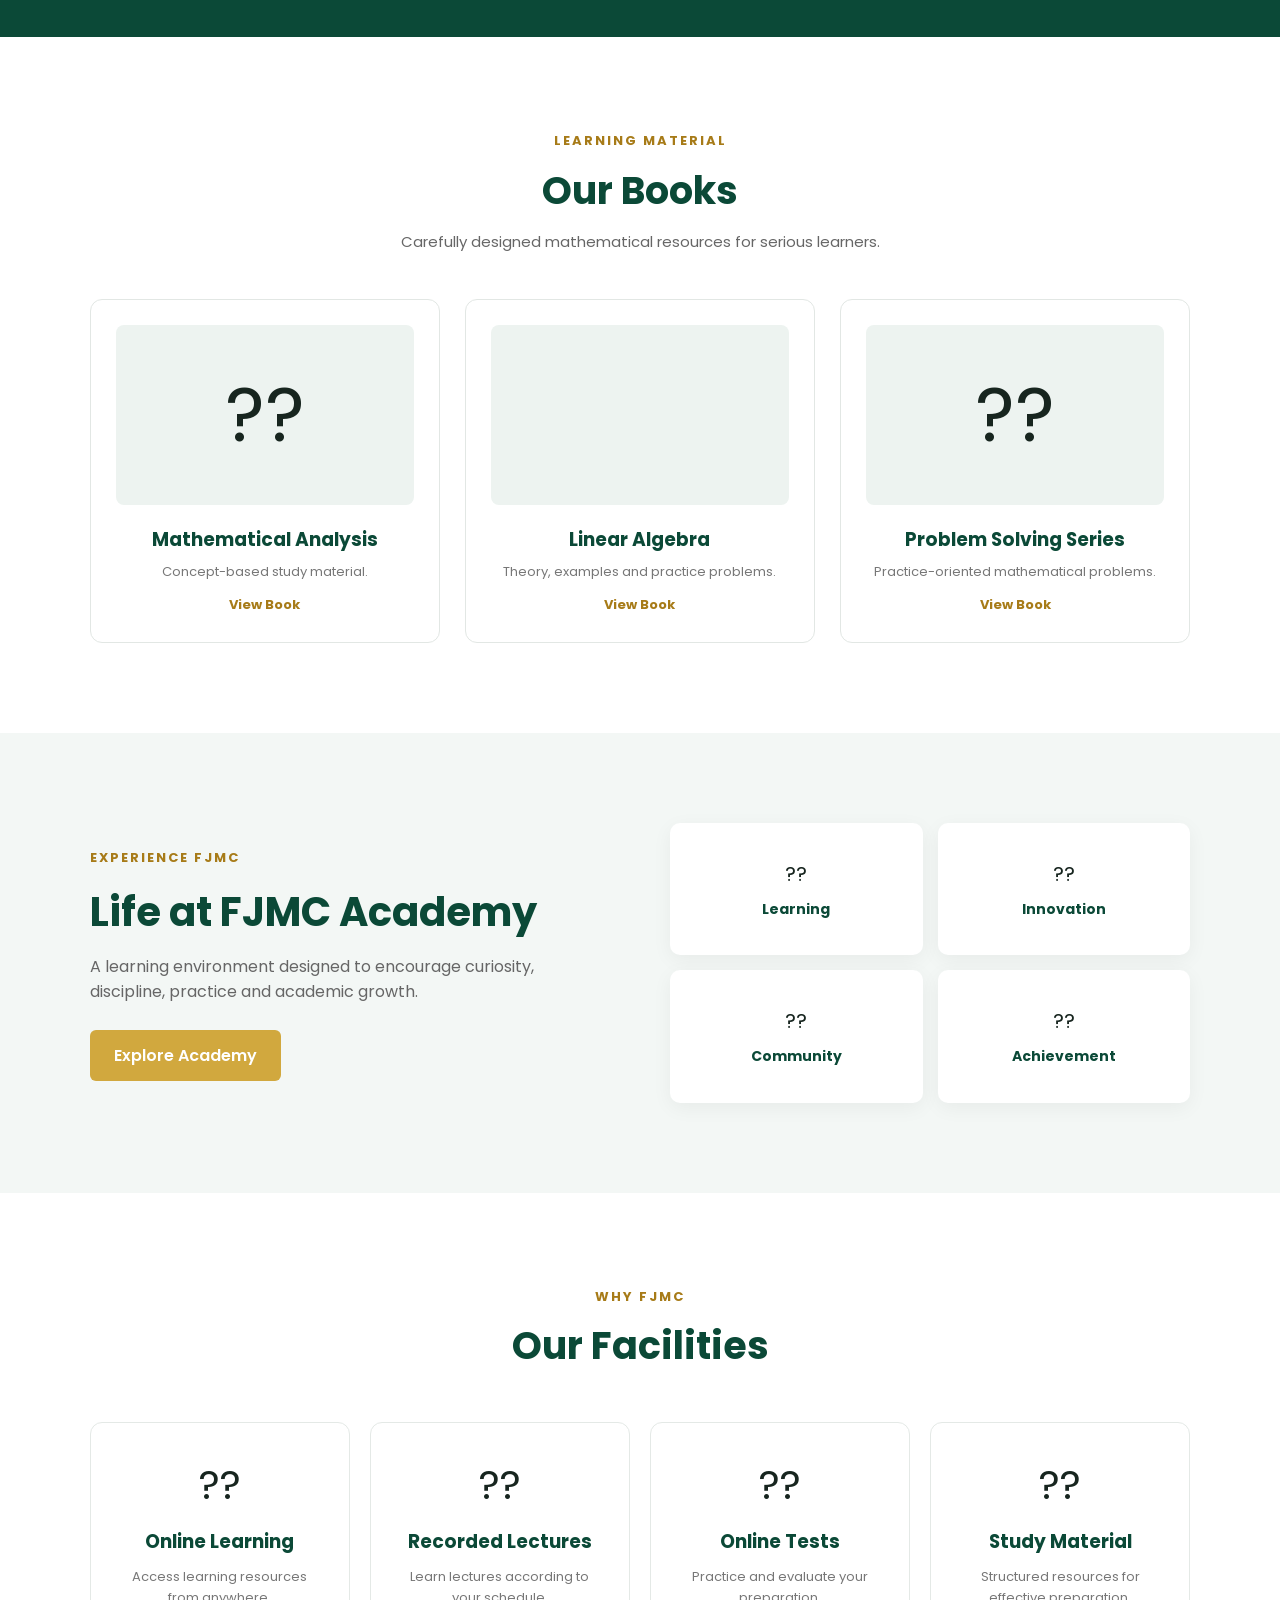
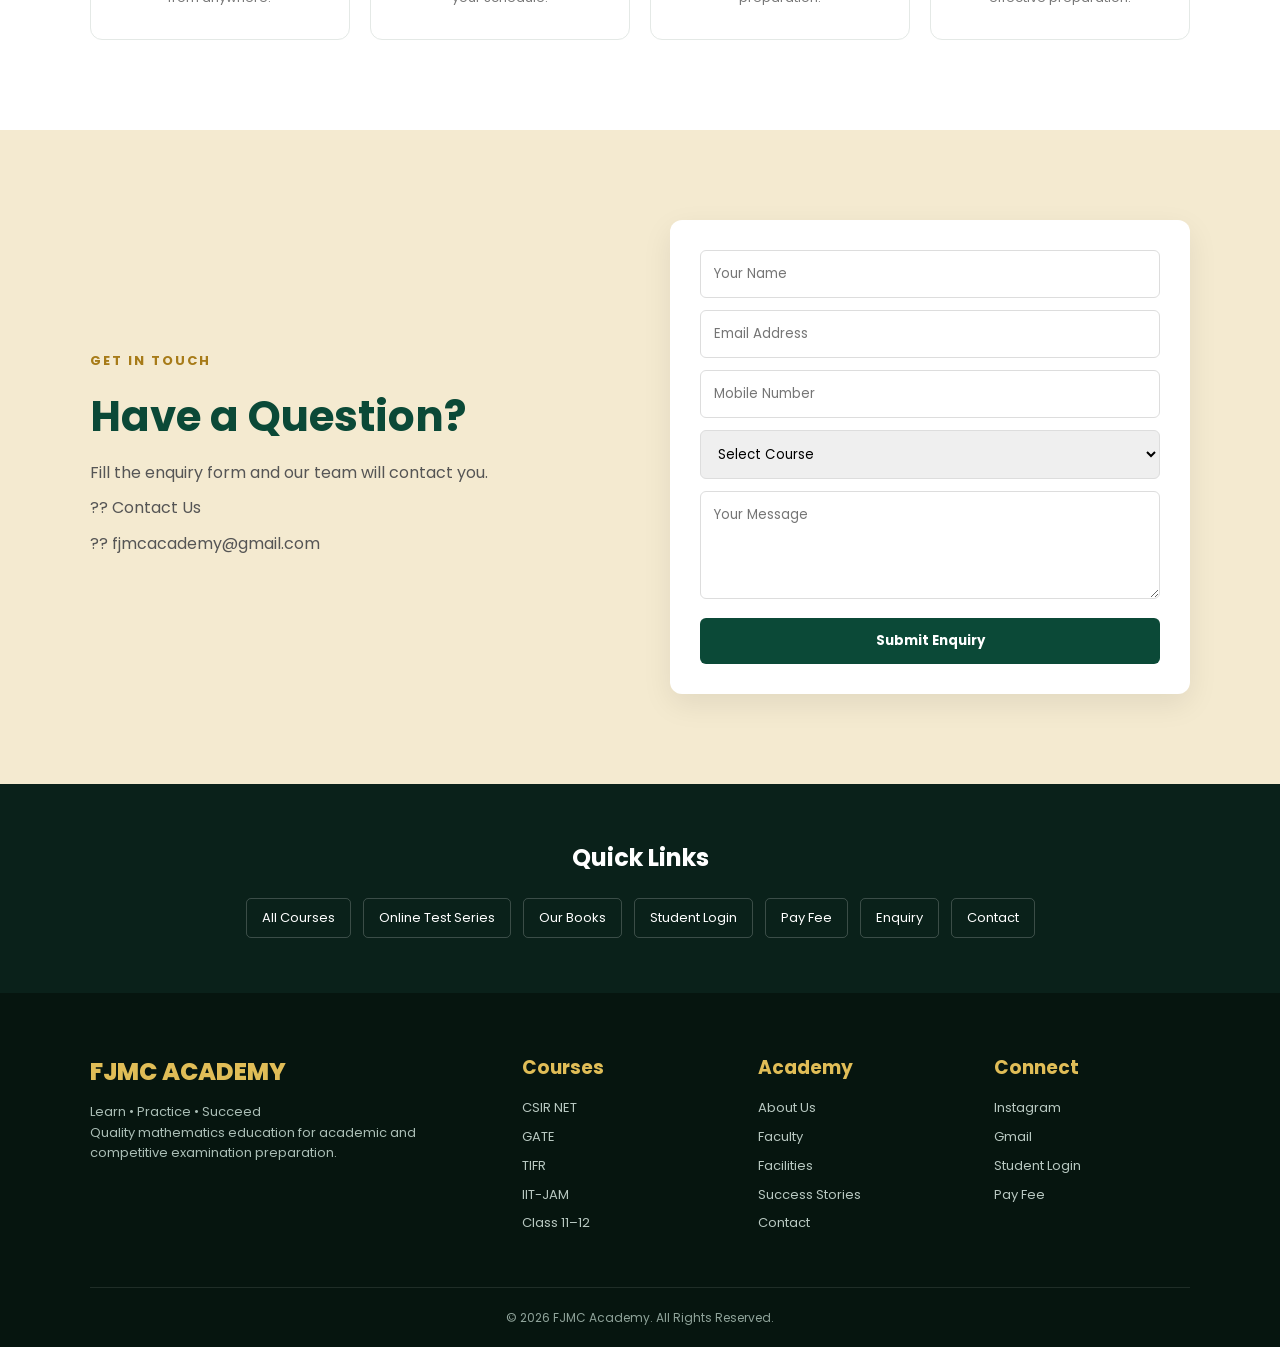
==== commit 8c714177: "Update index.html" ====
--- a/index.html
+++ b/index.html
@@ -462,6 +462,7 @@
             <div class="ranker-card">
 
                 <div class="ranker-photo">
+                    <img src="hbb 007.jpg" alt="Student Photo" width="40">
                     
                     </div>
 
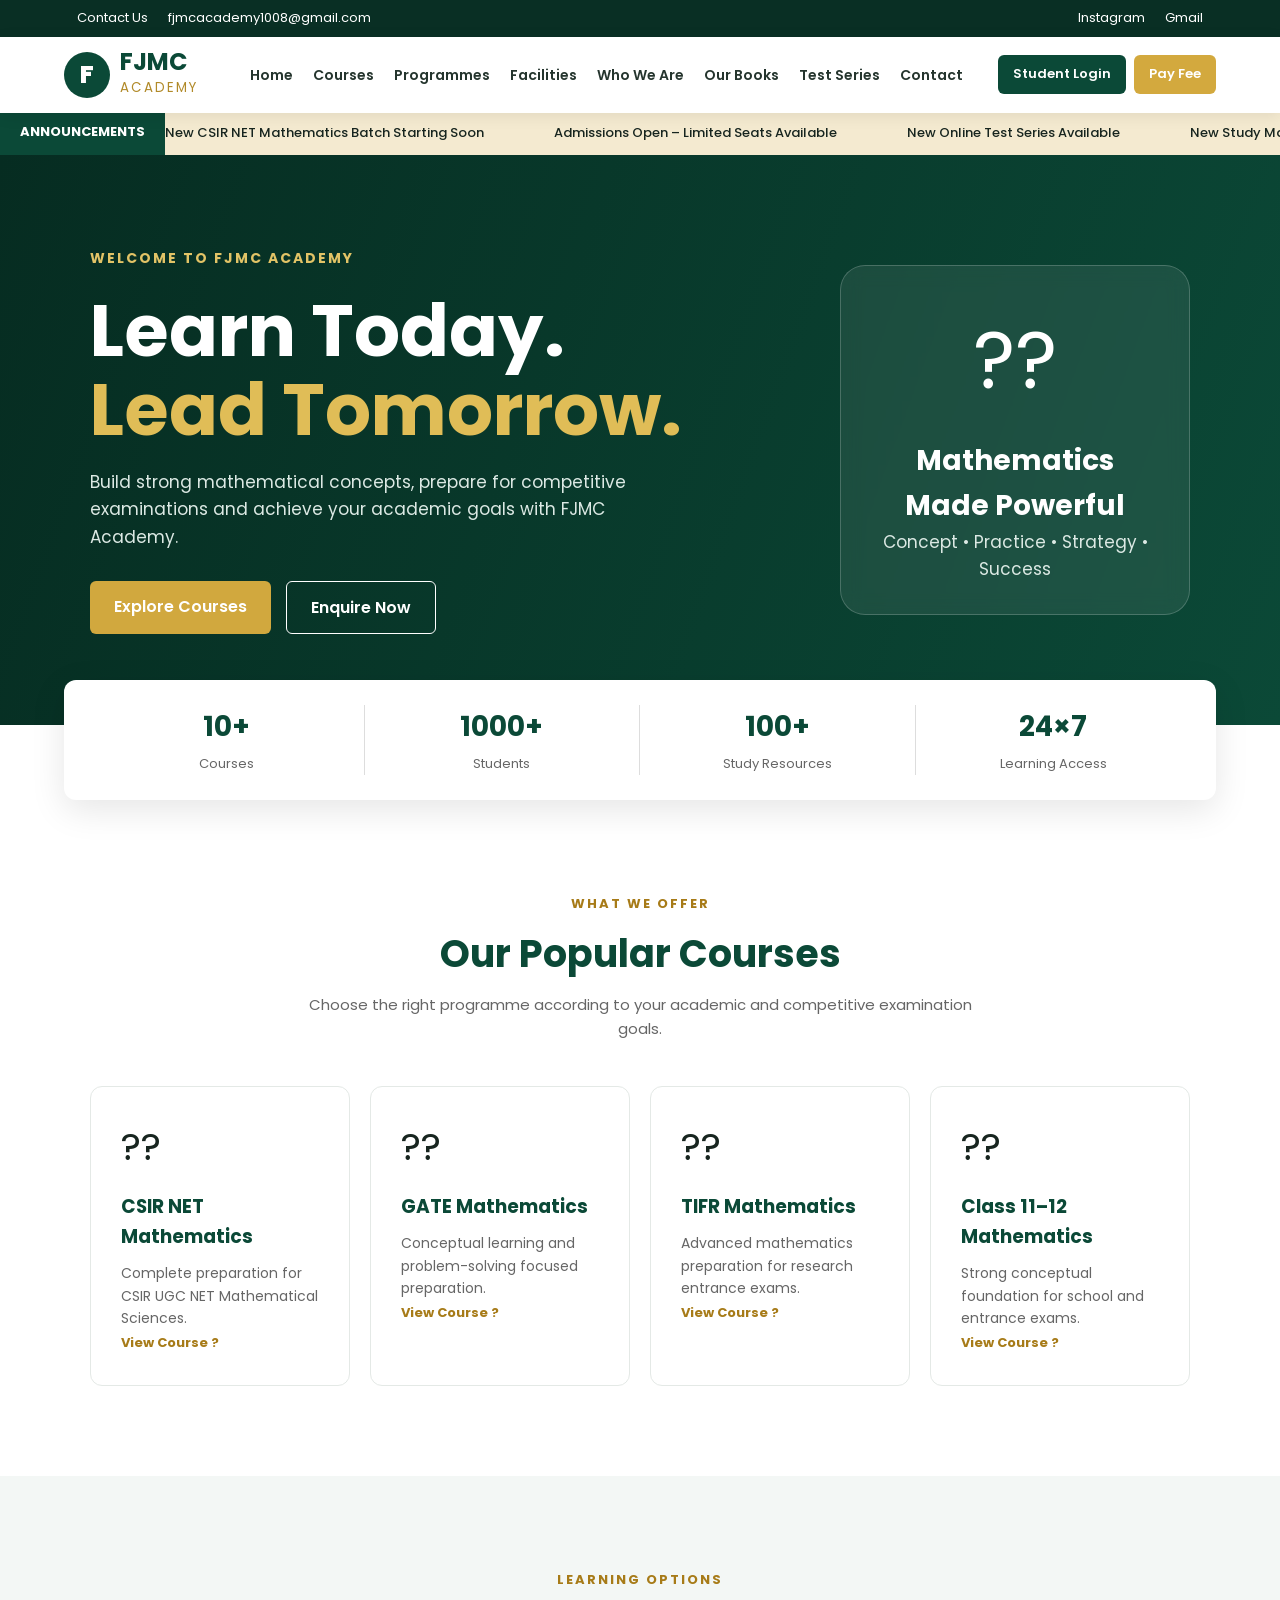
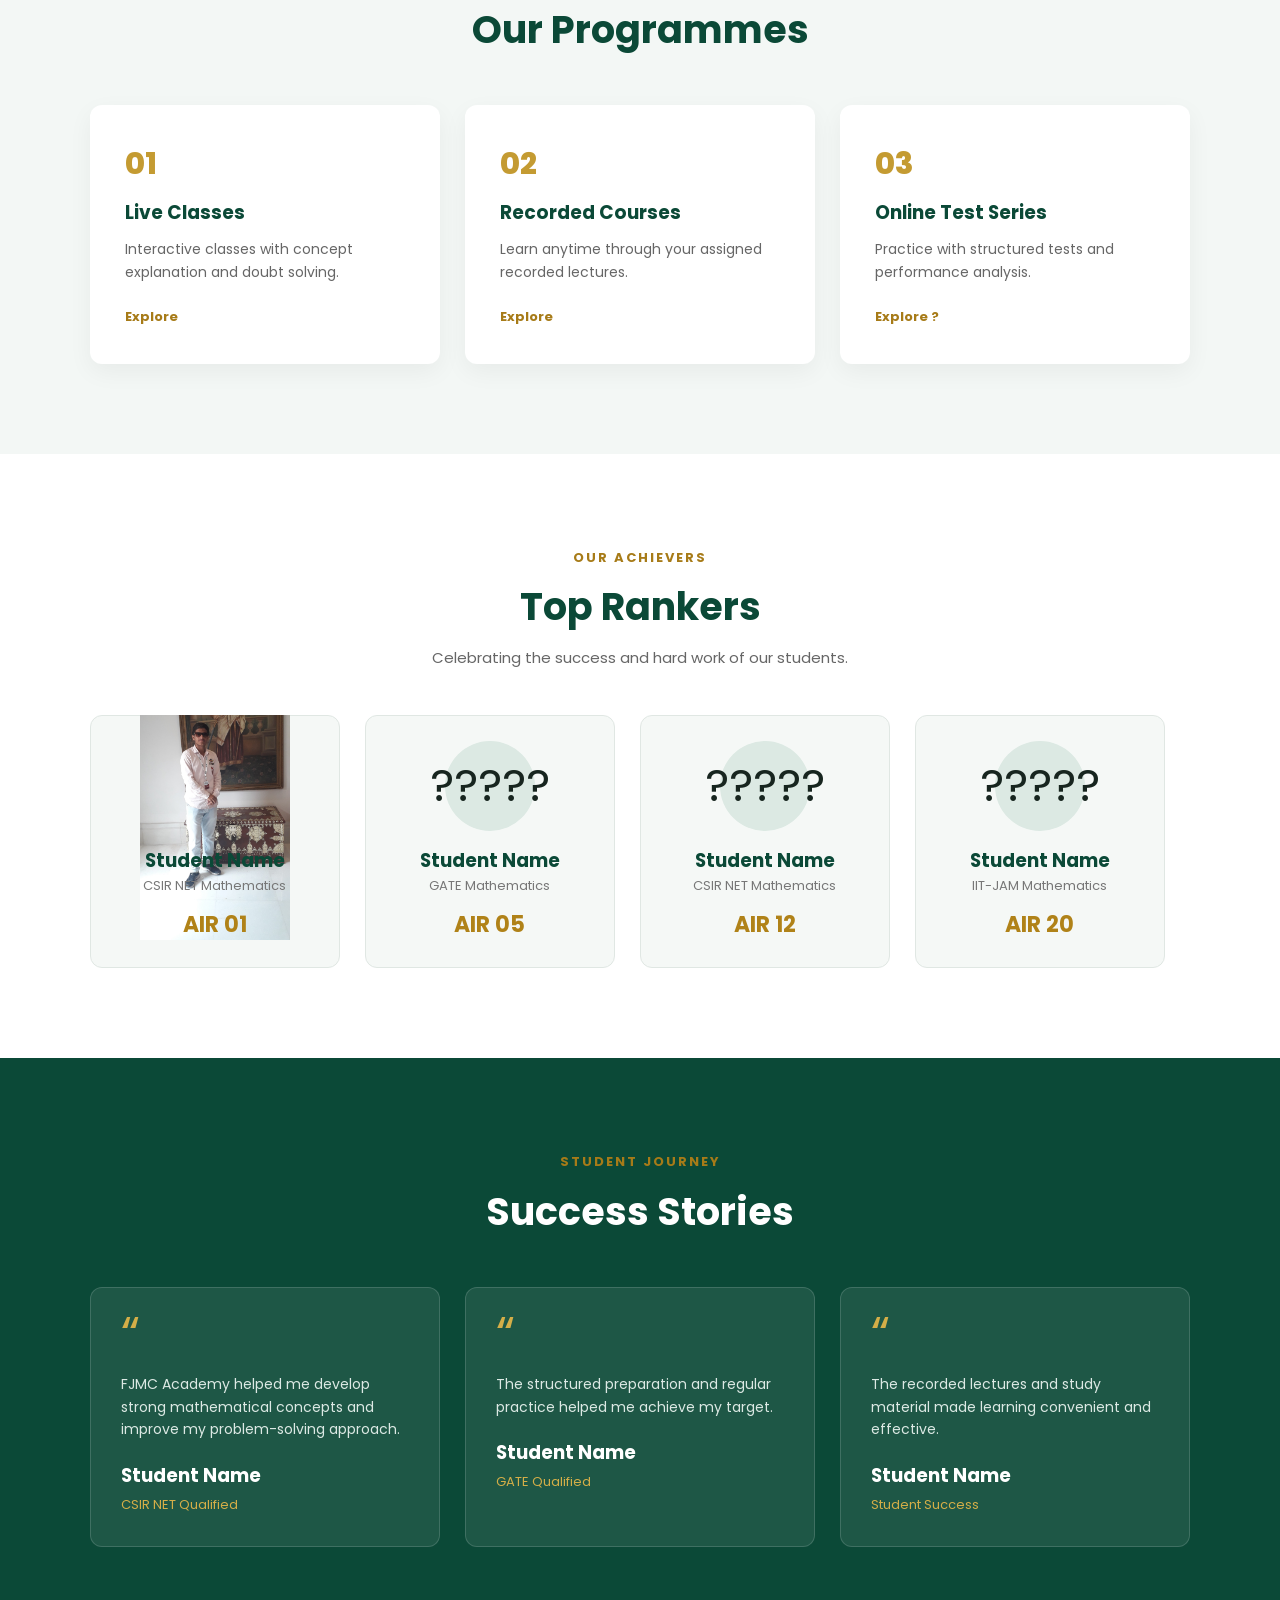
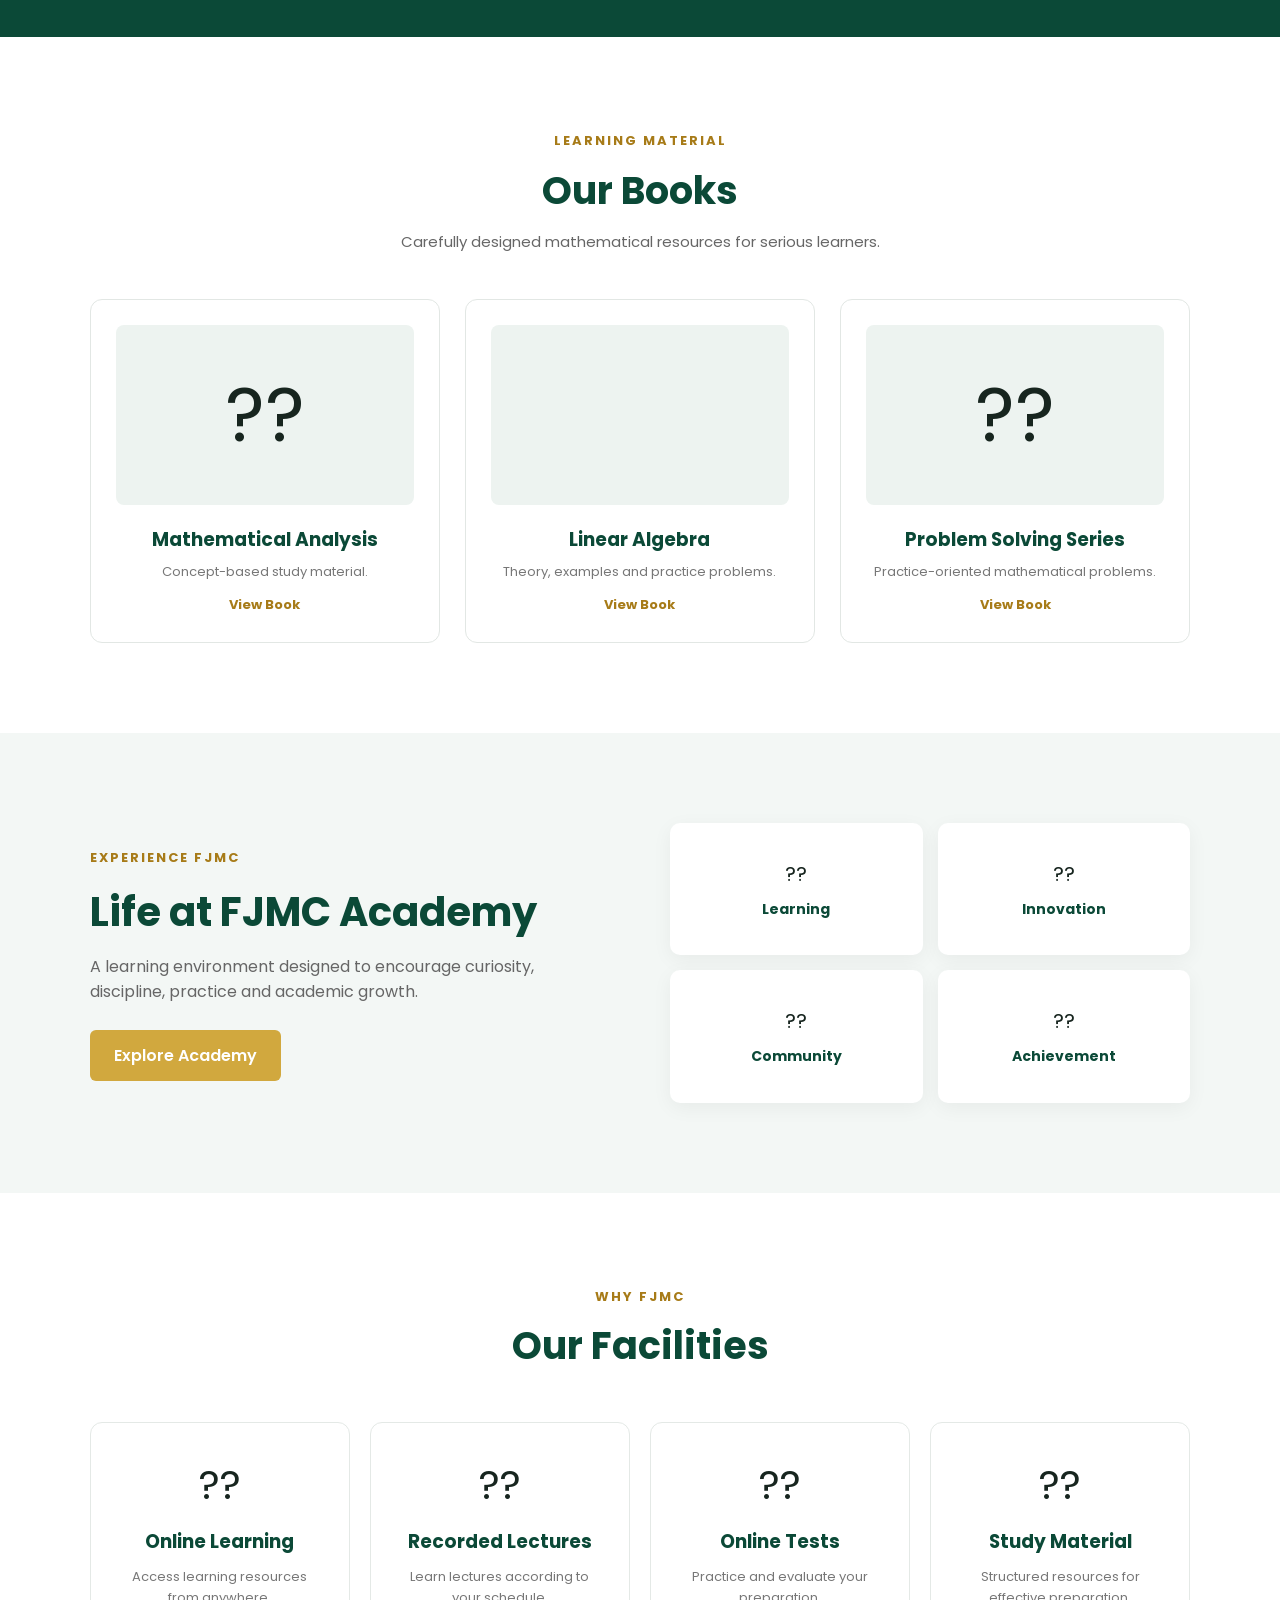
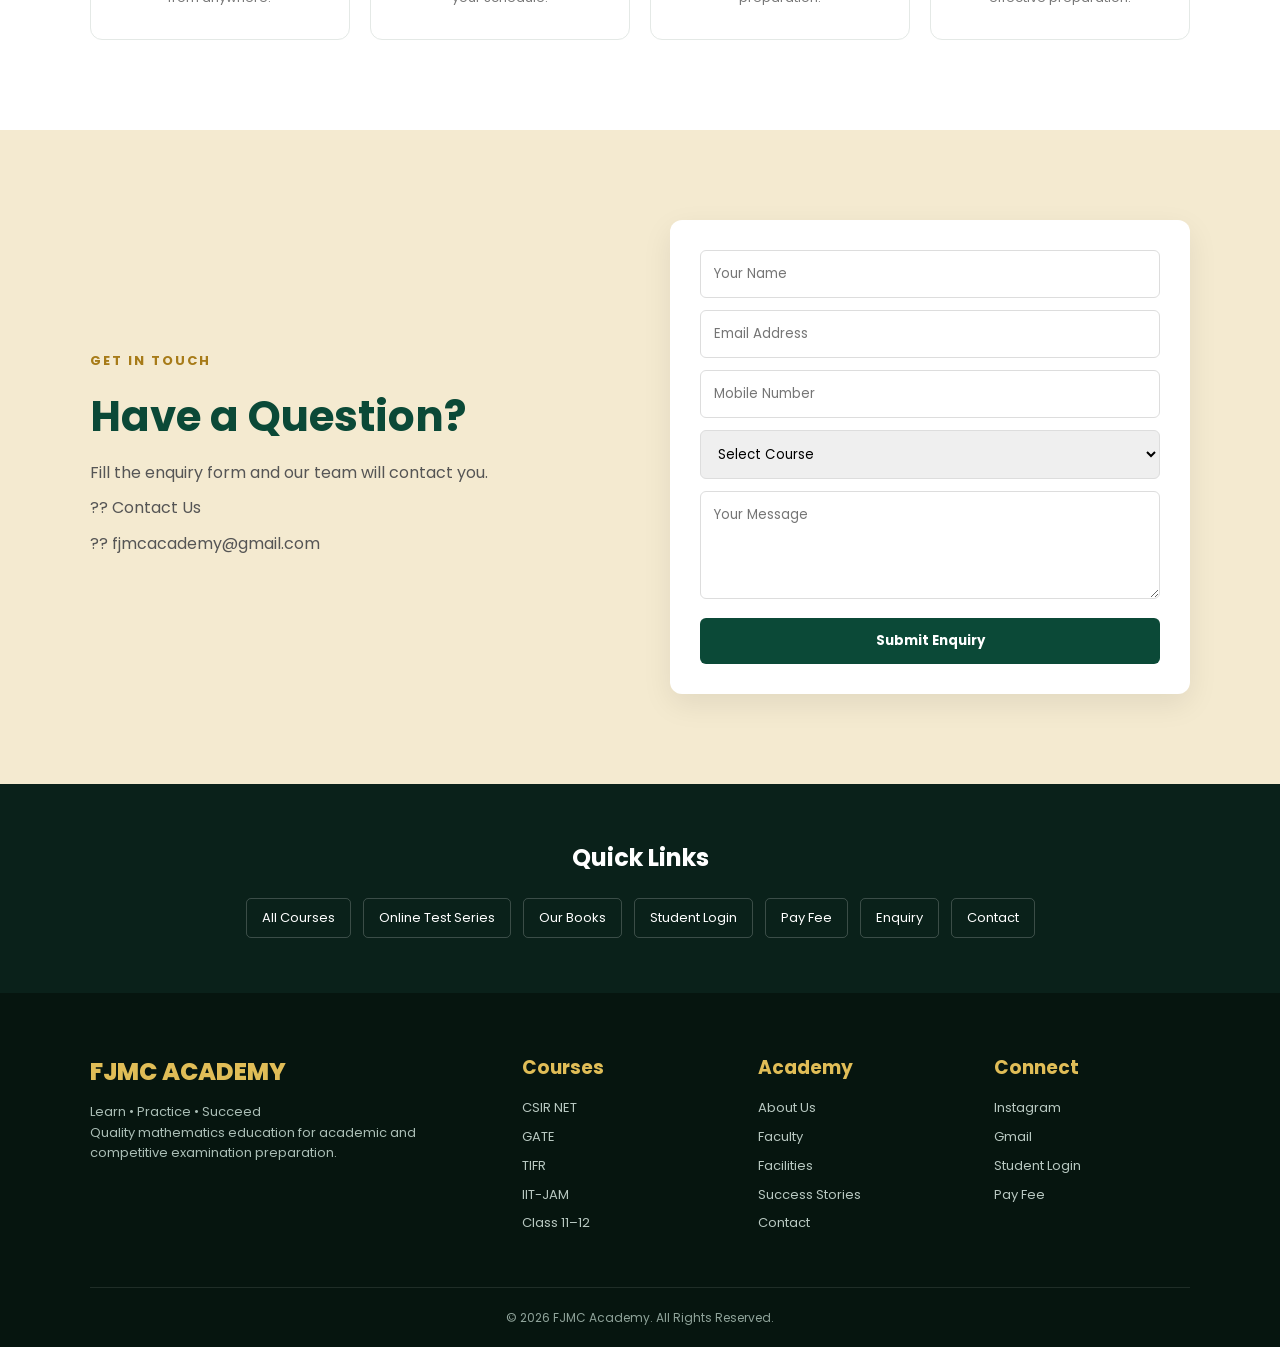
==== commit 764c5cfd: "Update index.html" ====
--- a/index.html
+++ b/index.html
@@ -462,7 +462,7 @@
             <div class="ranker-card">
 
                 <div class="ranker-photo">
-                    <img src="hbb 007.jpg" alt="Student Photo" width="40">
+                    <img src="hbb 007.jpg" alt="Student Photo" width="150">
                     
                     </div>
 
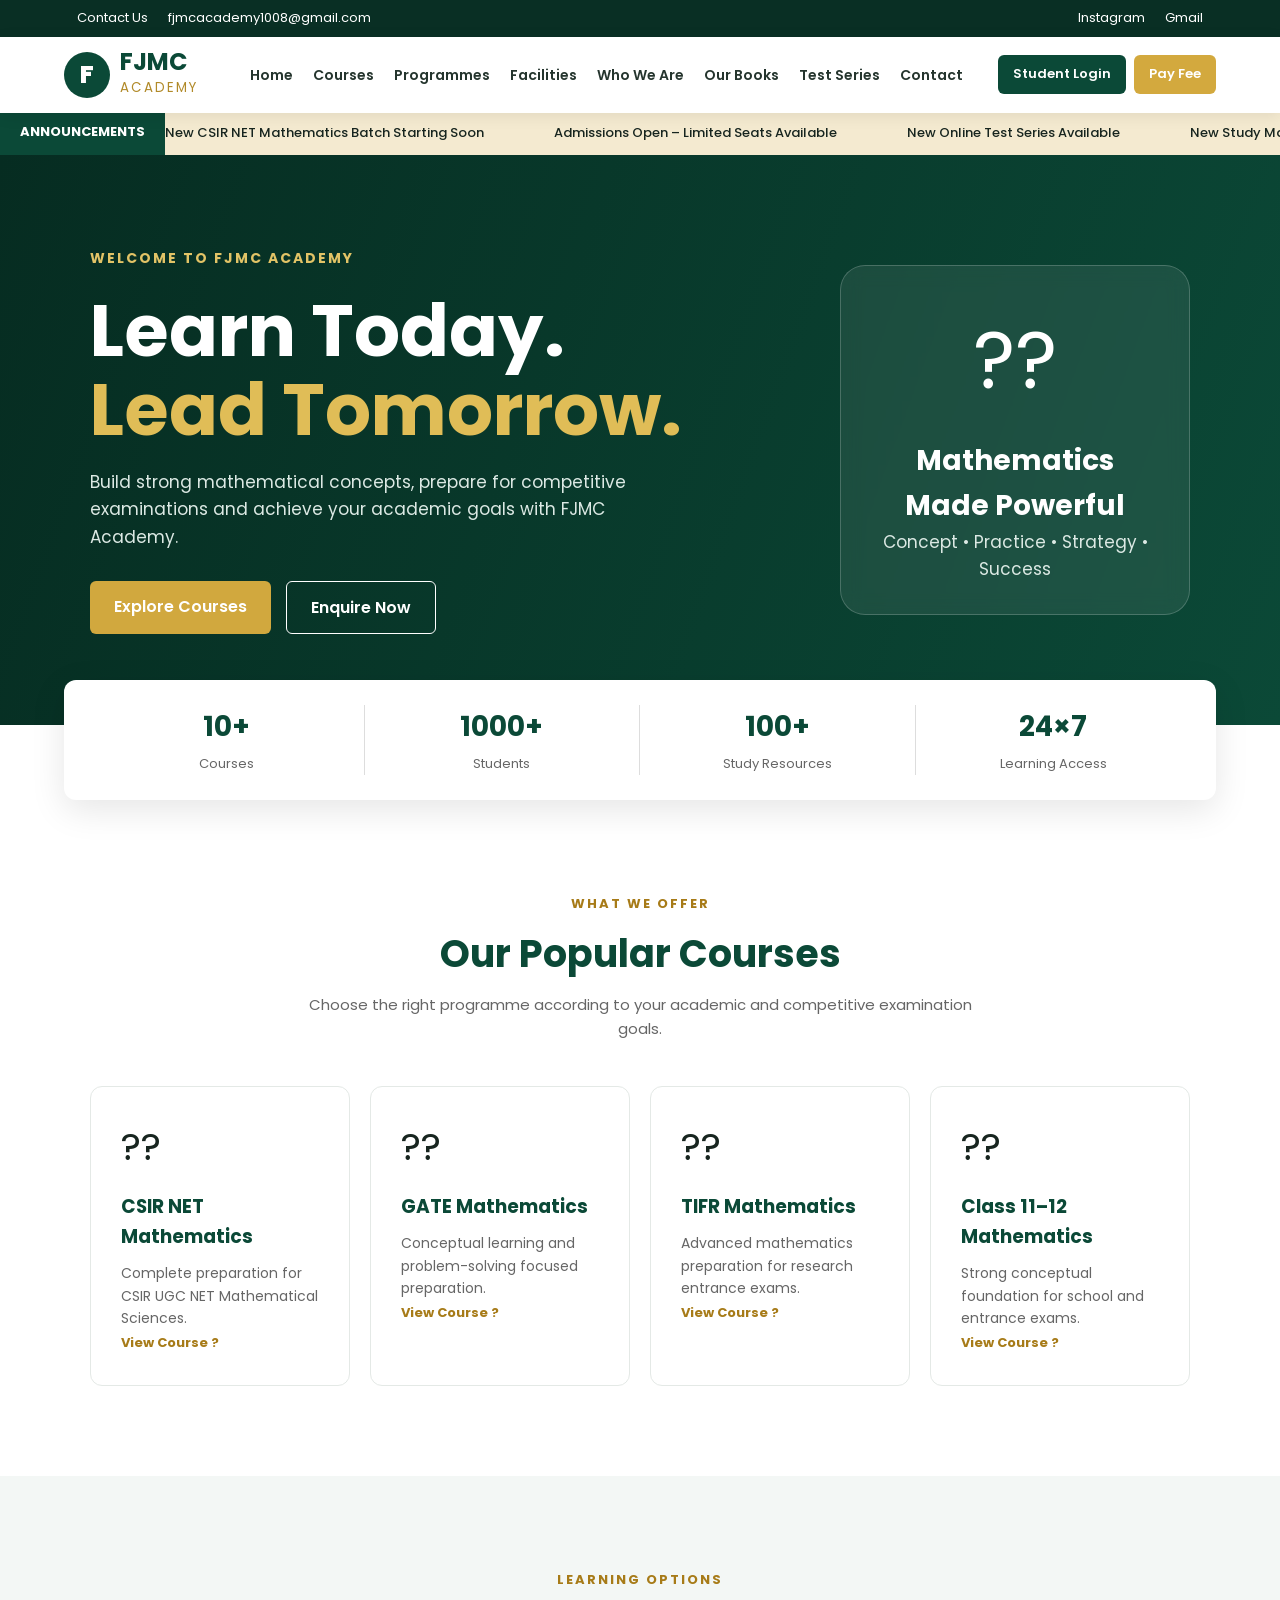
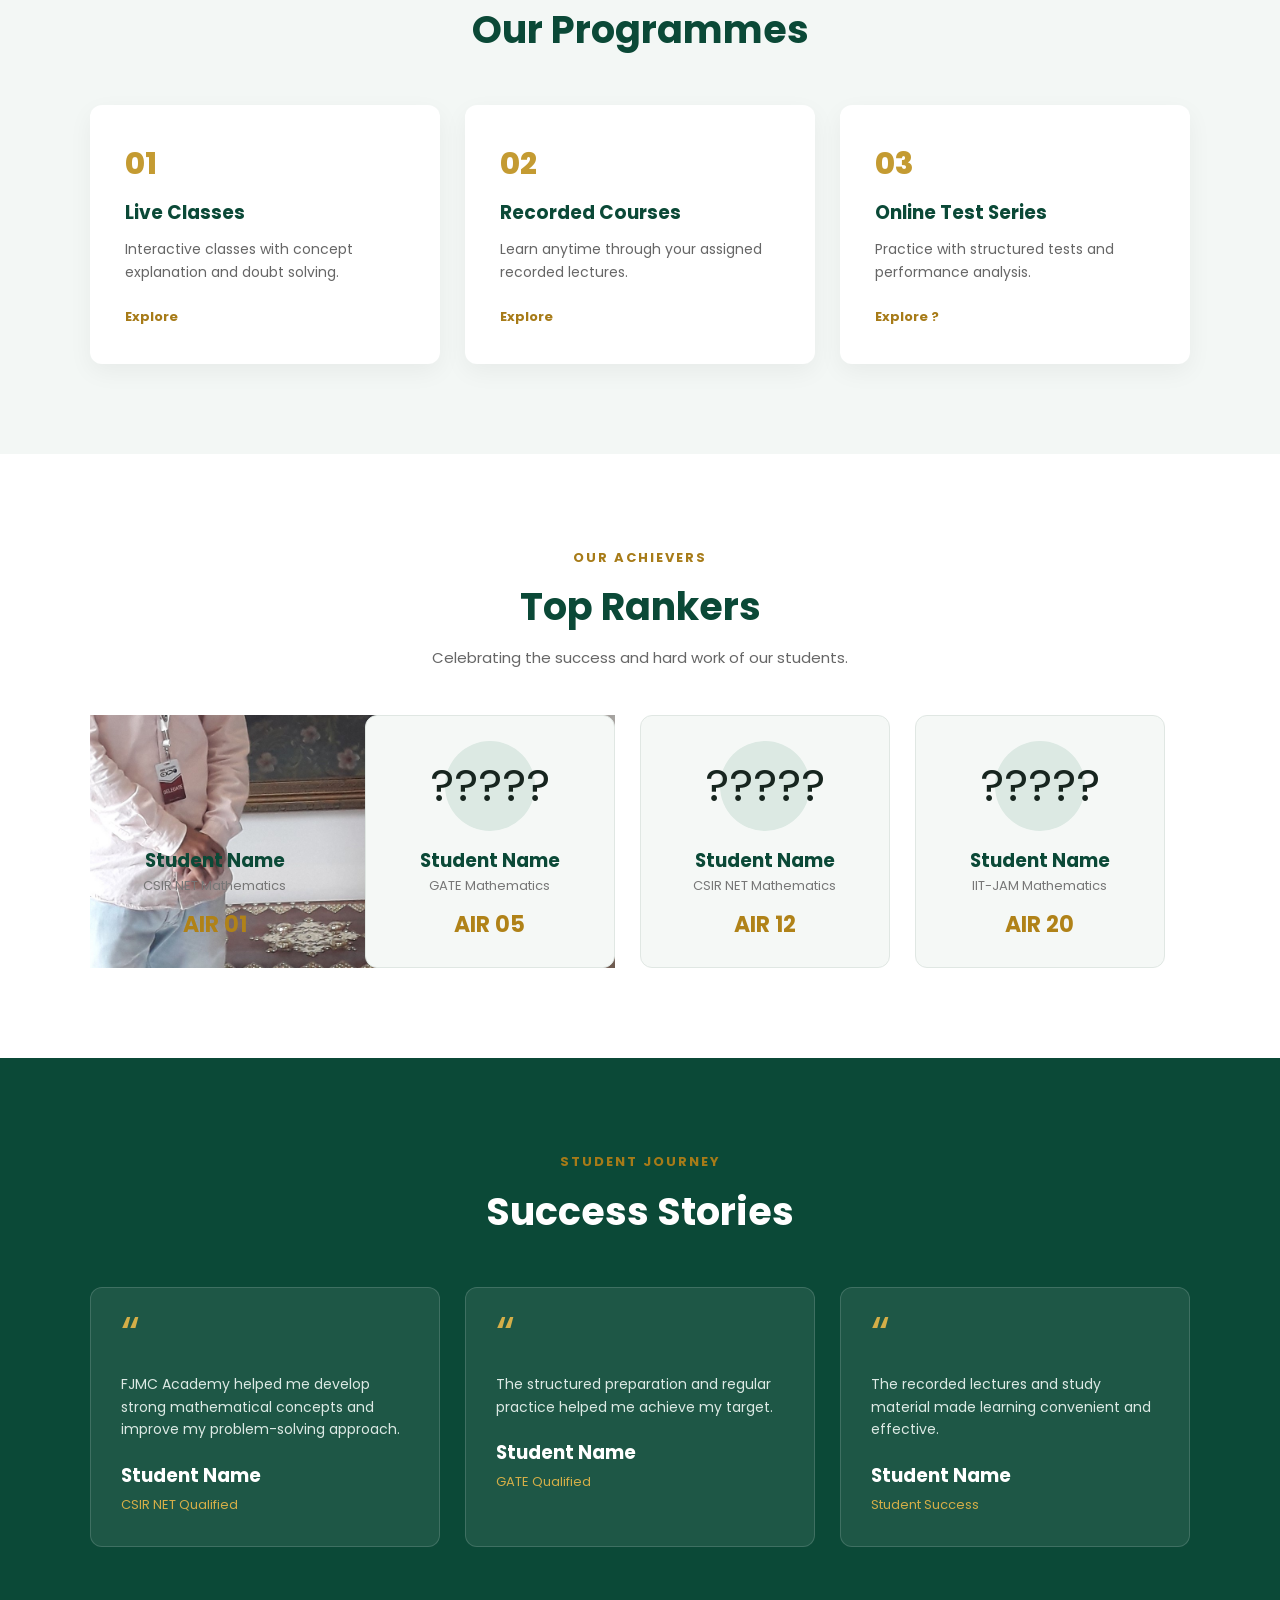
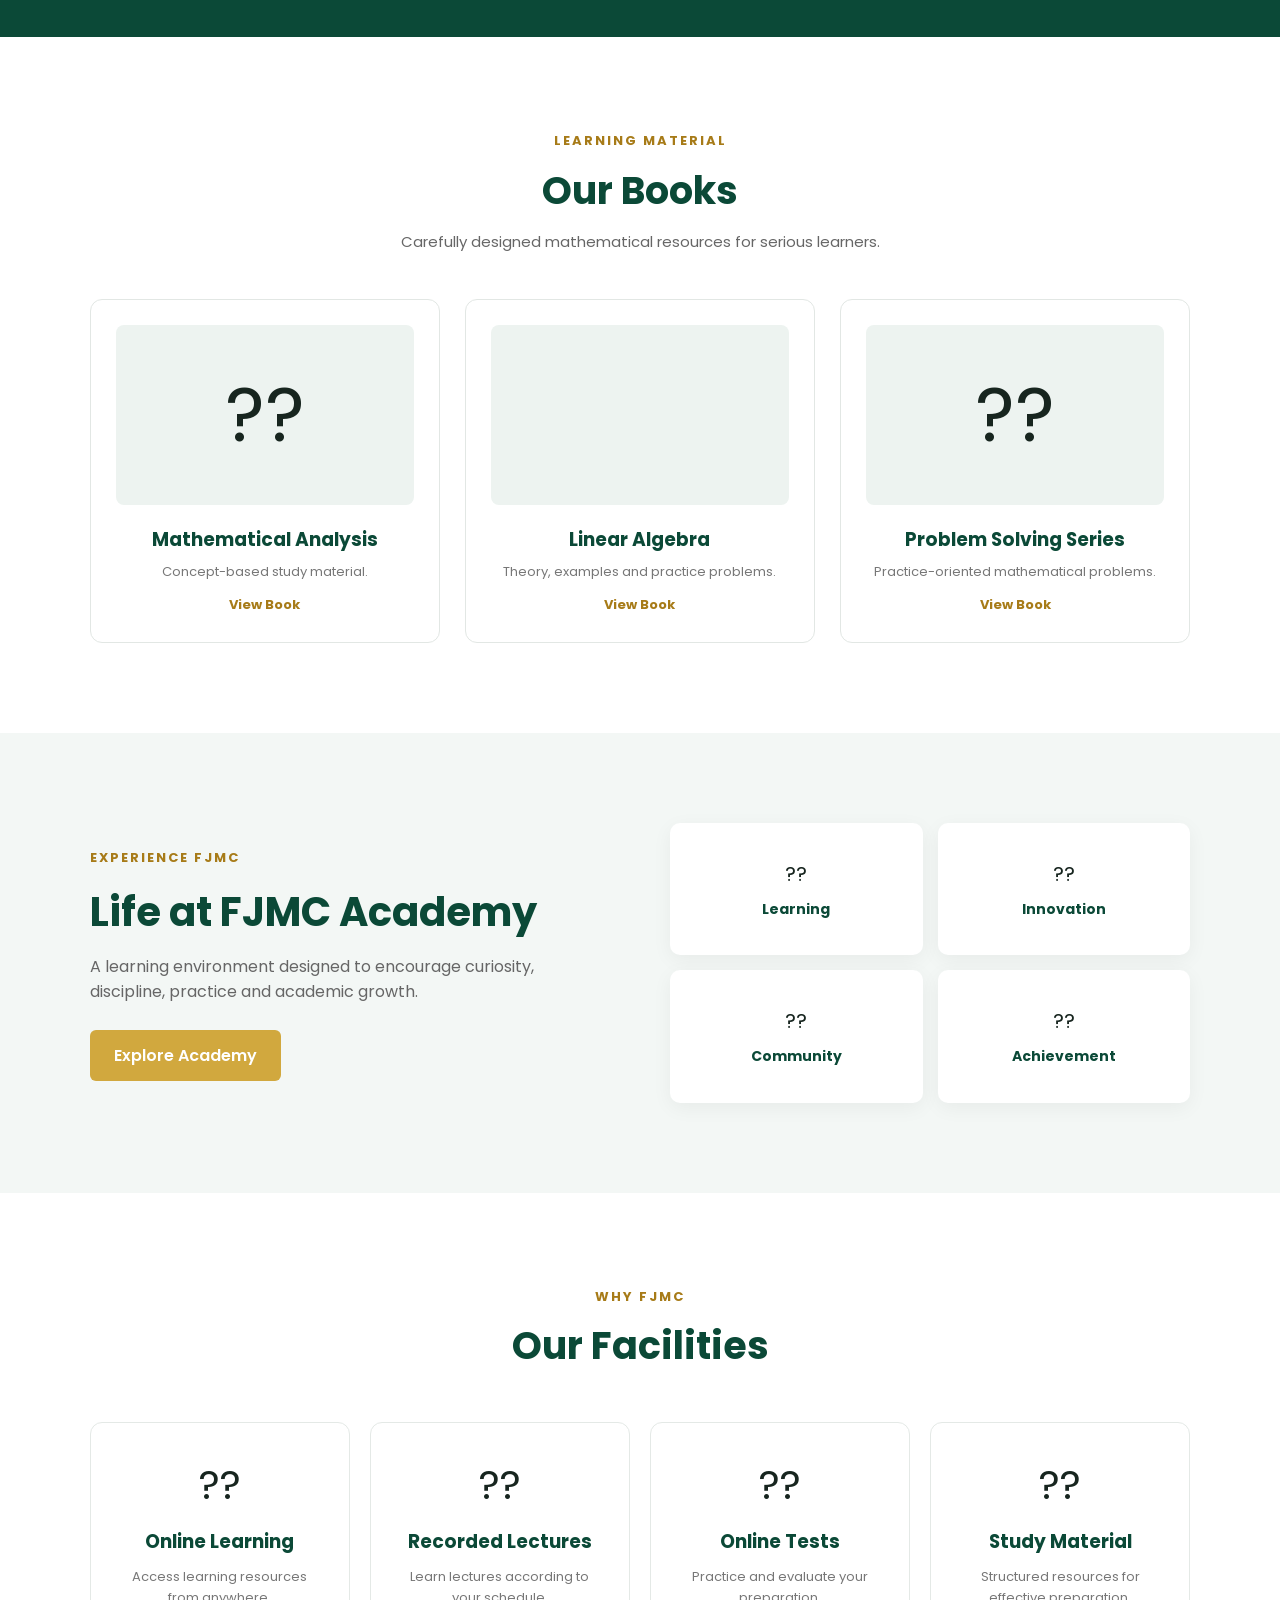
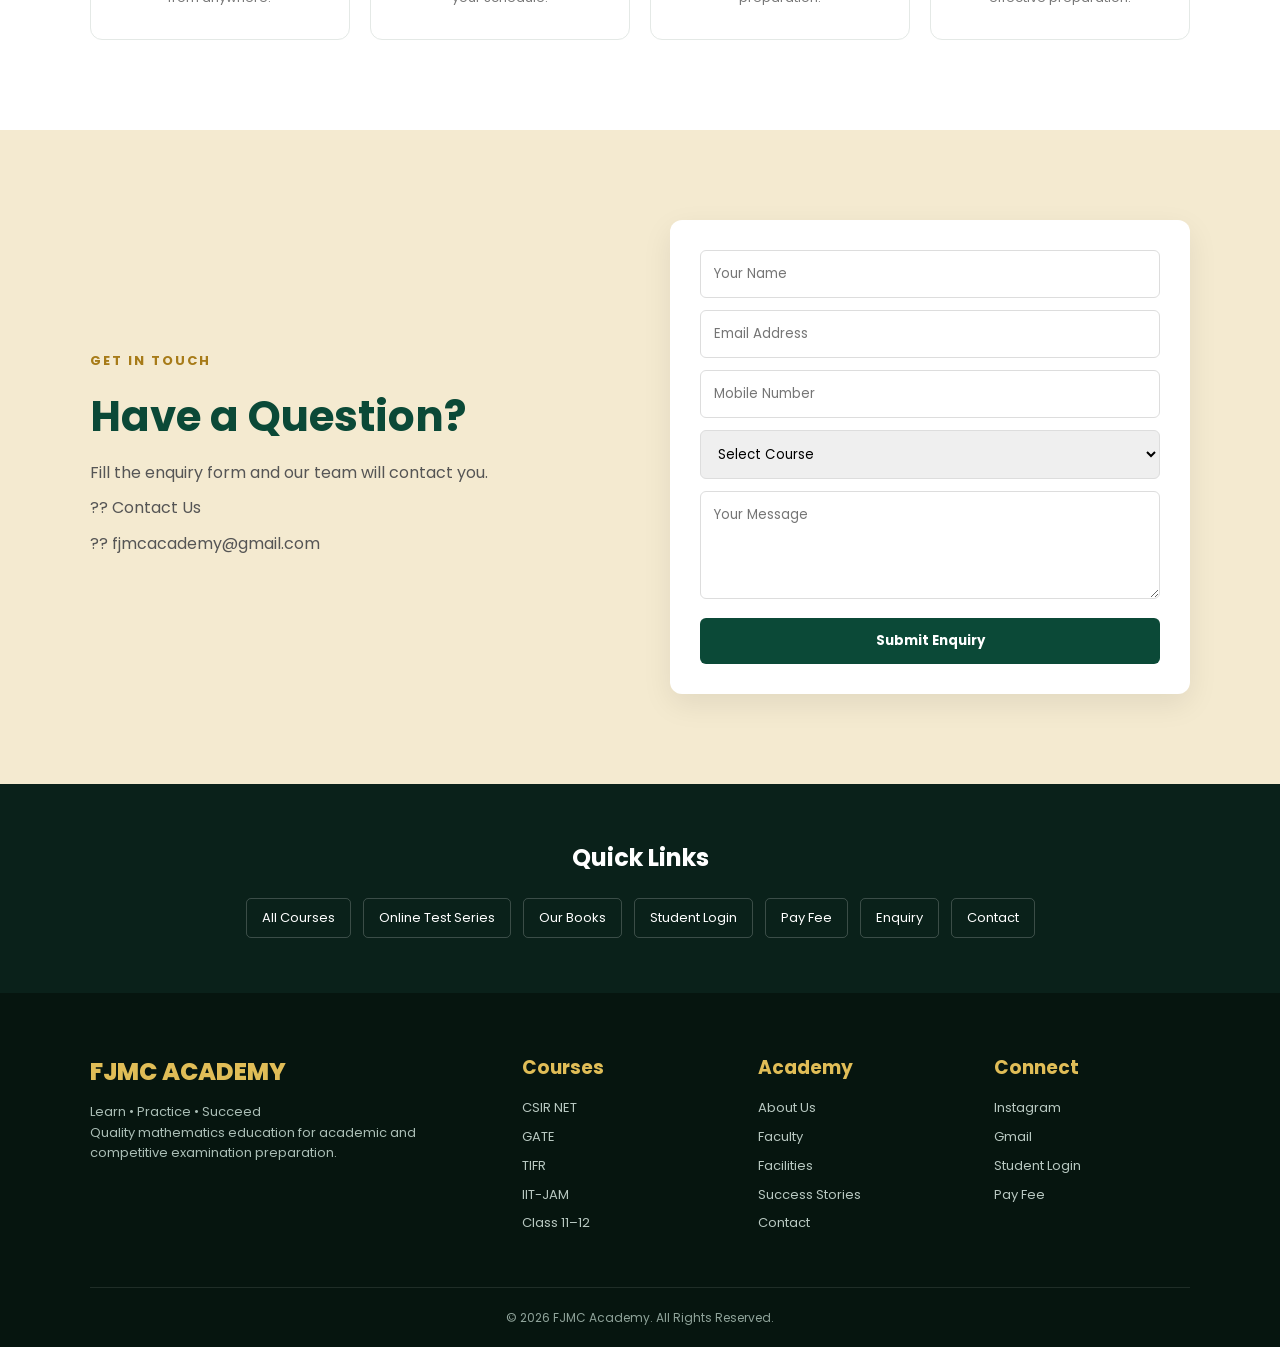
==== commit 48a974f3: "Update index.html" ====
--- a/index.html
+++ b/index.html
@@ -462,7 +462,7 @@
             <div class="ranker-card">
 
                 <div class="ranker-photo">
-                    <img src="hbb 007.jpg" alt="Student Photo" width="150">
+                    <img src="hbb 007.jpg" alt="Student Photo" width="800">
                     
                     </div>
 
